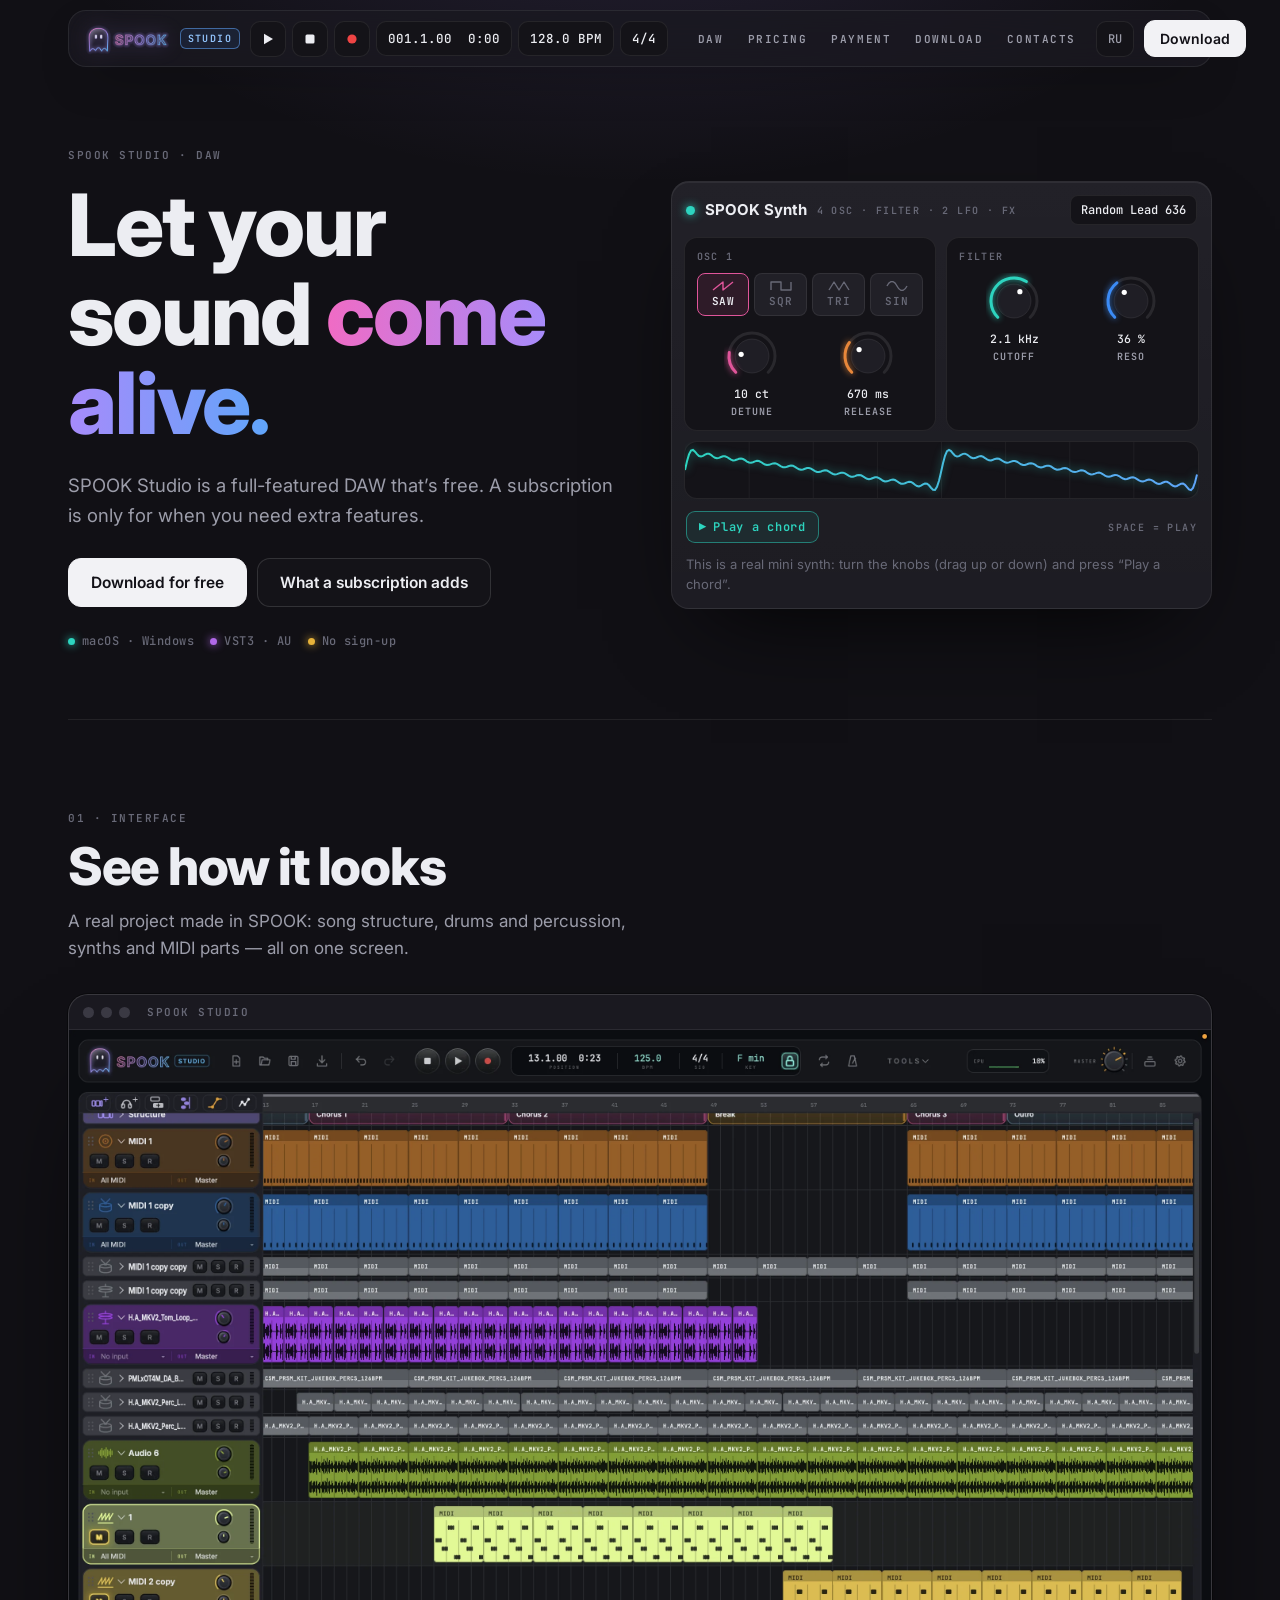
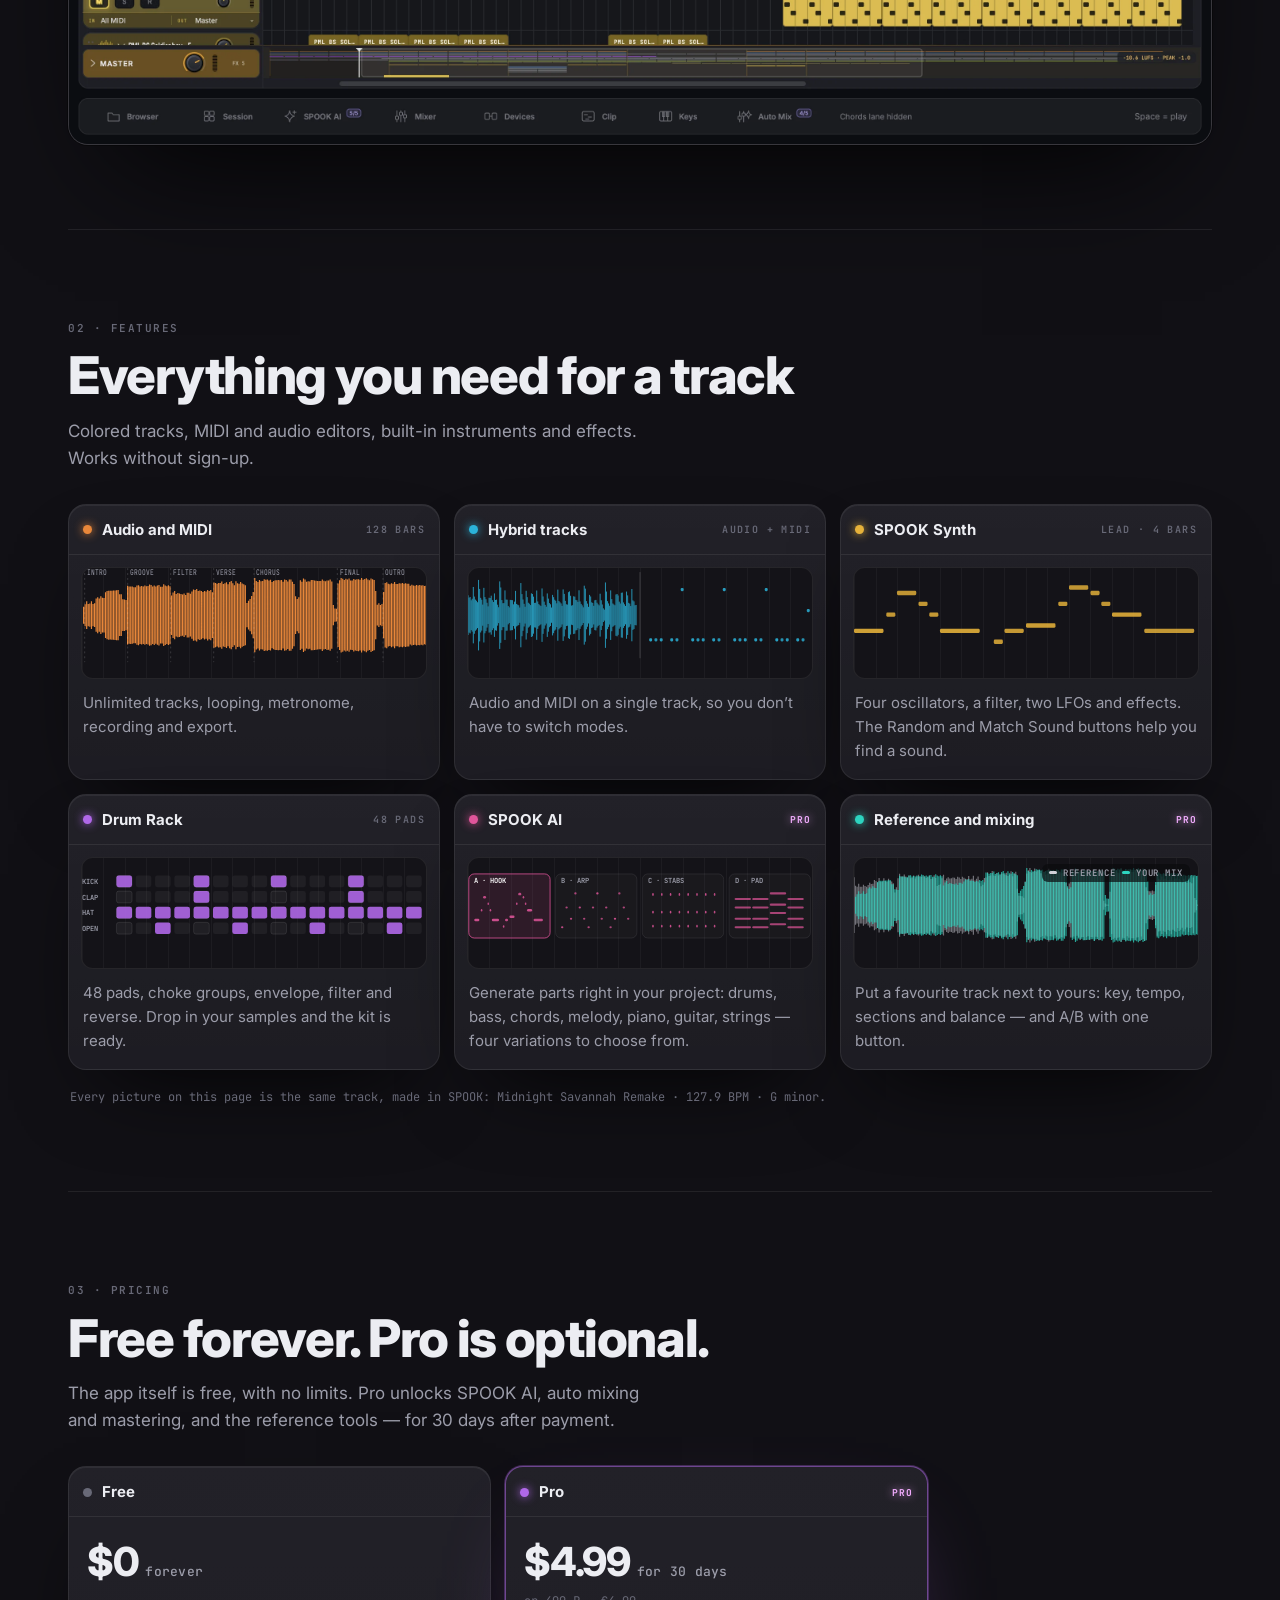
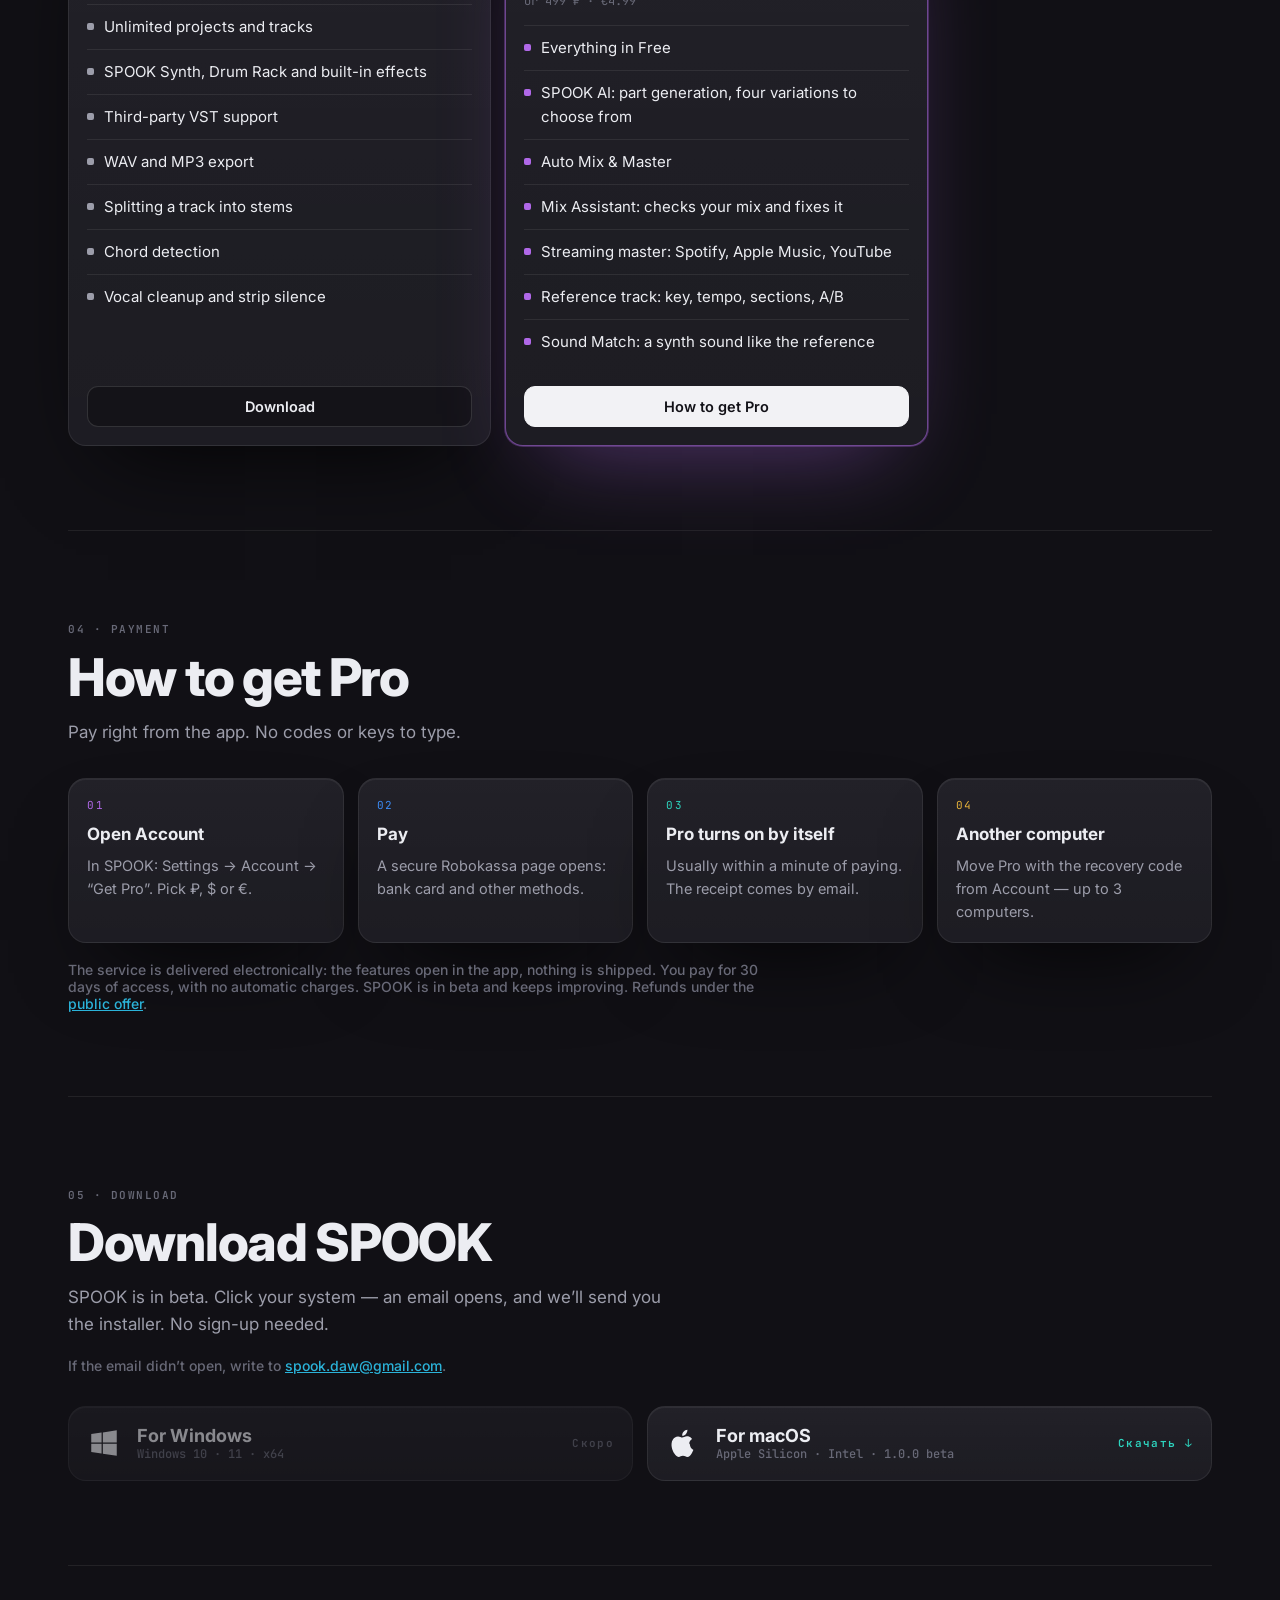
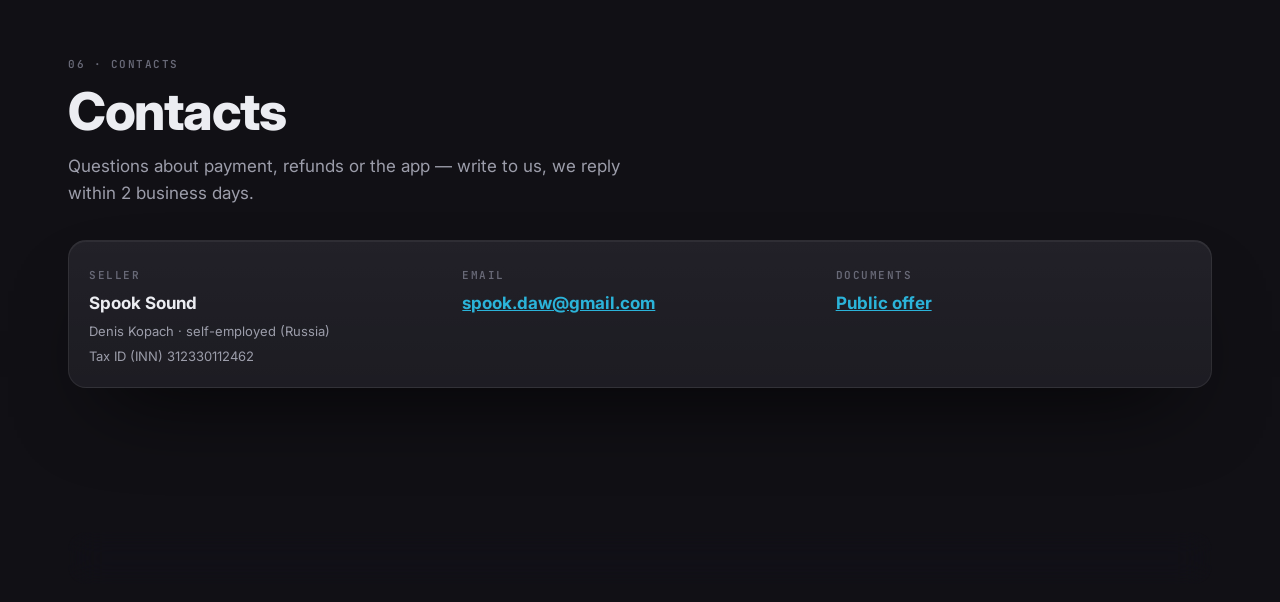
==== index.html @ 5253fe54 "Download: direct macOS dmg link (v1.0.0-beta.24112026)" ====
<!DOCTYPE html>
<html lang="ru">
<head>
<meta charset="utf-8">
<meta name="viewport" content="width=device-width, initial-scale=1, viewport-fit=cover">
<title>SPOOK Studio — бесплатная DAW</title>
<meta name="description" content="SPOOK Studio — бесплатная DAW для Mac и Windows. Гибридные дорожки, свои синтезаторы, Drum Rack и SPOOK AI.">
<link rel="preconnect" href="https://fonts.googleapis.com"><link rel="preconnect" href="https://fonts.gstatic.com" crossorigin>
<link href="https://fonts.googleapis.com/css2?family=Inter:wght@400;500;600;700;800&family=JetBrains+Mono:wght@400;500;600&display=swap" rel="stylesheet">
<style>
:root{
  --bg:#111015;--panel:#1a1920;--panel2:#212027;--well:#141318;--line:rgba(255,255,255,.075);--line2:rgba(255,255,255,.13);
  --ink:#ECEDF2;--mute:#9C9DAA;--dim:#686977;
  --orange:#E8873A;--cyan:#2BB3D9;--amber:#E6B23A;--pink:#E0559A;--violet:#B068E8;--teal:#2DD4BF;--blue:#3B8BF6;--red:#EF4444;
  --logo:linear-gradient(90deg,#F06BC4,#A78BFA 52%,#60A5FA);
  --r:16px;--mono:"JetBrains Mono",ui-monospace,monospace;color-scheme:dark}
*,*::before,*::after{box-sizing:border-box}
html{scroll-behavior:smooth;scroll-padding-top:90px}
body{margin:0;background:var(--bg);color:var(--ink);font:400 16px/1.6 Inter,system-ui,-apple-system,sans-serif;-webkit-font-smoothing:antialiased;
  background-image:radial-gradient(900px 520px at 50% -180px,rgba(167,139,250,.16),transparent 70%)}
a{color:inherit}
h1,h2,h3{margin:0;font-weight:800;letter-spacing:-.025em;line-height:1.04}
.wrap{max-width:1180px;margin:0 auto;padding:0 18px}
.mono{font-family:var(--mono)}
.cap{font:600 11px var(--mono);letter-spacing:.14em;text-transform:uppercase;color:var(--dim)}
.btn,.lang{-webkit-tap-highlight-color:transparent}
:focus-visible{outline:2px solid var(--blue);outline-offset:2px;border-radius:8px}

/* ---------- the app's top bar ---------- */
.top{position:sticky;top:10px;z-index:20;margin-top:10px}
.bar{display:flex;align-items:center;gap:10px;background:rgba(26,25,32,.82);-webkit-backdrop-filter:blur(18px) saturate(150%);backdrop-filter:blur(18px) saturate(150%);
  border:1px solid var(--line);border-radius:18px;padding:9px 10px 9px 14px;box-shadow:0 18px 50px -24px rgba(0,0,0,.8)}
.logo{display:flex;align-items:center;gap:10px;text-decoration:none}
.logo img{height:34px;width:auto;display:block;filter:drop-shadow(0 0 10px rgba(167,139,250,.35))}
.badge{font:600 10px var(--mono);letter-spacing:.14em;color:#93C5FD;border:1px solid rgba(96,165,250,.55);background:rgba(59,139,246,.1);padding:3px 7px;border-radius:6px}
.chip{font:500 12.5px var(--mono);color:var(--ink);background:var(--well);border:1px solid var(--line);border-radius:10px;padding:8px 11px;white-space:nowrap}
.tbtn{width:36px;height:36px;display:grid;place-items:center;background:var(--well);border:1px solid var(--line);border-radius:10px;color:var(--ink);cursor:pointer;flex:none}
.tbtn:hover{border-color:var(--line2)}
.tbtn svg{width:14px;height:14px}
.tbtn.rec{color:var(--red)}
.sp{flex:1}
.nav{display:flex;gap:4px}
.nav a{font:600 11px var(--mono);letter-spacing:.14em;text-transform:uppercase;color:var(--mute);text-decoration:none;padding:9px 10px;border-radius:9px}
.nav a:hover{color:var(--ink);background:var(--well)}
.lang{font:500 12px var(--mono);color:var(--mute);background:var(--well);border:1px solid var(--line);border-radius:10px;padding:9px 11px;cursor:pointer}
.lang:hover{color:var(--ink)}
.btn{display:inline-flex;align-items:center;justify-content:center;gap:8px;font:600 14.5px Inter,sans-serif;text-decoration:none;cursor:pointer;
  background:#F2F2F5;color:#121117!important;border:1px solid #F2F2F5;border-radius:11px;padding:11px 18px;transition:transform .12s,background .12s}
.btn:hover{background:#fff}
.btn:active{transform:translateY(1px)}
.btn.ghost{background:var(--well);color:var(--ink)!important;border-color:var(--line2)}
.btn.ghost:hover{border-color:rgba(255,255,255,.28)}
.btn.big{padding:14px 22px;font-size:15.5px;border-radius:13px}
.bar .btn{padding:9px 15px;font-size:14px}
.transport{display:flex;gap:6px;align-items:center}
@media (max-width:960px){.transport{display:none}}
@media (max-width:720px){.nav{display:none}.bar .btn.ghost{display:none}.logo img{height:28px}}

/* ---------- hero ---------- */
.hero{display:grid;grid-template-columns:1.05fr 1fr;gap:34px;align-items:center;padding:74px 0 70px}
.hero h1{font-size:clamp(44px,7.4vw,86px)}
.hero h1 em{font-style:normal;background:var(--logo);-webkit-background-clip:text;background-clip:text;color:transparent}
.hero p{color:var(--mute);font-size:18.5px;max-width:46ch;margin:22px 0 28px}
.cta{display:flex;gap:10px;flex-wrap:wrap}
.meta{display:flex;gap:16px;flex-wrap:wrap;margin-top:26px}
.meta span{display:flex;align-items:center;gap:7px;font:500 12px var(--mono);color:var(--dim);letter-spacing:.04em}
.meta i{width:7px;height:7px;border-radius:50%;background:var(--teal);box-shadow:0 0 8px var(--teal)}
@media (max-width:900px){.hero{grid-template-columns:1fr;padding-top:50px}}

/* ---------- a device card, as in SPOOK ---------- */
.dev{background:linear-gradient(180deg,rgba(255,255,255,.035),rgba(255,255,255,.012)) var(--panel);border:1px solid var(--line);border-radius:18px;
  box-shadow:inset 0 1px 0 rgba(255,255,255,.06),0 40px 90px -40px rgba(0,0,0,.9);overflow:hidden}
.dev-h{display:flex;align-items:center;gap:10px;padding:13px 14px 12px}
.led{width:9px;height:9px;border-radius:50%;background:var(--c,var(--teal));box-shadow:0 0 10px var(--c,var(--teal));flex:none}
.dev-h b{font-size:15px;font-weight:700}
.dev-h .cap{font-size:10px}
.preset{font:500 12px var(--mono);color:var(--ink);background:var(--well);border:1px solid var(--line);border-radius:8px;padding:6px 10px}
.play{display:inline-flex;align-items:center;gap:7px;font:600 12px var(--mono);letter-spacing:.06em;color:var(--teal);background:rgba(45,212,191,.08);
  border:1px solid rgba(45,212,191,.5);border-radius:9px;padding:7px 12px;cursor:pointer}
.play:hover{background:rgba(45,212,191,.16)}
.play[data-on="1"]{color:#0b1a17;background:var(--teal)}
.dev-b{display:grid;grid-template-columns:1fr 1fr;gap:10px;padding:0 12px 12px}
.sec{background:var(--well);border:1px solid var(--line);border-radius:13px;padding:12px}
.sec .cap{display:block;margin-bottom:10px;font-size:10px}
.waves{display:flex;gap:5px;margin-bottom:12px}
.wv{flex:1;font:600 11px var(--mono);letter-spacing:.06em;color:var(--dim);background:var(--panel2);border:1px solid var(--line);border-radius:8px;padding:7px 0;cursor:pointer}
.wv svg{display:block;margin:0 auto 3px;width:22px;height:10px}
.wv[aria-pressed=true]{color:var(--ink);border-color:var(--pink);background:rgba(224,85,154,.12)}
.wv[aria-pressed=true] svg{stroke:var(--pink)}
.knobs{display:grid;grid-template-columns:repeat(2,1fr);gap:6px;text-align:center}
.kn label{display:block;font:600 10px var(--mono);letter-spacing:.1em;color:var(--mute);margin-top:4px}
.knob{width:56px;height:56px;margin:0 auto;cursor:ns-resize;touch-action:none;display:block}
.val{display:block;font:500 11.5px var(--mono);color:var(--ink);margin-top:2px}
.scope{grid-column:1/-1;height:58px;padding:0}
.scope canvas{display:block;width:100%;height:100%}
.hero .hint{color:var(--dim);font-size:13px;line-height:1.5;margin:0;padding:0 14px 14px;max-width:none}
@media (max-width:520px){.dev-b{grid-template-columns:1fr}}

/* ---------- sections ---------- */
section{padding:84px 0;border-top:1px solid var(--line)}
.sh{display:flex;align-items:flex-end;justify-content:space-between;gap:20px;flex-wrap:wrap;margin-bottom:32px}
section h2{font-size:clamp(32px,4.8vw,52px);margin-top:10px}
.lead{color:var(--mute);max-width:54ch;margin:14px 0 0;font-size:17px}

/* the window frame around the screenshot */
.win{border:1px solid var(--line2);border-radius:20px;overflow:hidden;background:var(--panel);box-shadow:0 60px 120px -50px rgba(0,0,0,.95),0 0 0 1px rgba(0,0,0,.4)}
.win-h{display:flex;align-items:center;gap:7px;padding:10px 14px;border-bottom:1px solid var(--line)}
.win-h i{width:11px;height:11px;border-radius:50%;background:#3a3943}
.win-h .cap{margin-left:10px}
.win img{display:block;width:100%;height:auto}

/* ---------- the features: real fragments of one project ---------- */
.feats{display:grid;grid-template-columns:repeat(auto-fit,minmax(320px,1fr));gap:14px}
.feat{display:flex;flex-direction:column}
.feat .dev-h{border-bottom:1px solid var(--line)}
.viz{position:relative;margin:12px 12px 0;height:112px;border-radius:12px;overflow:hidden;background:var(--well);border:1px solid var(--line)}
.viz::before{content:"";position:absolute;inset:0;background:repeating-linear-gradient(90deg,rgba(255,255,255,.04) 0 1px,transparent 1px 6.25%)}
.viz svg{position:absolute;inset:8px 0;width:100%;height:calc(100% - 16px);overflow:visible}
.legend{position:absolute;right:8px;top:6px;display:flex;align-items:center;gap:6px;font:600 9px var(--mono);letter-spacing:.1em;color:var(--mute);background:rgba(10,10,14,.7);padding:3px 7px;border-radius:6px}
.legend i{width:8px;height:3px;border-radius:2px;background:#cfd0d8;display:inline-block}
.feat p{margin:0;padding:12px 14px 16px;color:var(--mute);font-size:15px}
.src{color:var(--dim);font-size:12px;margin:18px 2px 0}
.pro{font:700 9.5px var(--mono);letter-spacing:.12em;color:#F0ABFC;text-shadow:0 0 8px rgba(240,171,252,.8)}

/* ---------- pricing ---------- */
.bill{display:inline-flex;gap:3px;background:var(--well);border:1px solid var(--line);border-radius:12px;padding:3px}
.bill button{font:600 11px var(--mono);letter-spacing:.1em;text-transform:uppercase;color:var(--mute);background:transparent;border:0;border-radius:9px;padding:9px 14px;cursor:pointer}
.bill button[aria-pressed=true]{background:var(--panel2);color:var(--ink);box-shadow:inset 0 0 0 1px var(--line2)}
.bill em{font-style:normal;color:var(--teal);margin-left:6px}
.plans{display:grid;grid-template-columns:repeat(auto-fit,minmax(300px,1fr));gap:14px;max-width:860px}
.plan{display:flex;flex-direction:column}
.plan .dev-h{border-bottom:1px solid var(--line)}
.plan .in{padding:18px;display:flex;flex-direction:column;flex:1}
.price{font:800 40px Inter,sans-serif;letter-spacing:-.03em;margin:2px 0 4px}
.price span{font:500 13px var(--mono);letter-spacing:.02em;color:var(--mute)}
.price b{font:inherit}
.note{display:block;font:500 12px var(--mono);color:var(--dim);margin:0 0 6px}
.plan ul{list-style:none;padding:0;margin:14px 0 22px;flex:1}
.plan li{display:flex;gap:10px;padding:10px 0;border-top:1px solid var(--line);font-size:15px}
.plan li::before{content:"";flex:none;width:7px;height:7px;margin-top:8px;border-radius:2px;background:var(--c,var(--dim))}
.plan.hot{border-color:color-mix(in srgb,var(--violet) 55%,transparent);box-shadow:0 0 0 1px color-mix(in srgb,var(--violet) 30%,transparent),0 40px 90px -40px rgba(176,104,232,.45)}
.plan .btn{width:100%}
#plans[data-bill=m] .py,#plans[data-bill=y] .pm{display:none}

/* ---------- download ---------- */
.dl{display:grid;grid-template-columns:repeat(auto-fit,minmax(260px,1fr));gap:14px}
.os{display:flex;align-items:center;gap:16px;padding:18px;text-decoration:none}
.os:hover{border-color:var(--line2)}
.os.soon{opacity:.55;cursor:not-allowed;pointer-events:none}.os.soon .go{color:var(--dim)}
.os svg{width:34px;height:34px;flex:none}
.os .t b{display:block;font:700 18px Inter,sans-serif;color:var(--ink)}
.os .t small{display:block;font:500 12px var(--mono);color:var(--dim)}
.os .go{margin-left:auto;font:600 11px var(--mono);letter-spacing:.12em;color:var(--teal)}

/* ---------- the bottom bar ---------- */
footer{margin:60px 0 18px}
footer .bar{gap:4px;flex-wrap:wrap}
footer a{font:600 11px var(--mono);letter-spacing:.12em;text-transform:uppercase;color:var(--mute);text-decoration:none;padding:9px 12px;border-radius:9px}
footer a:hover{color:var(--ink);background:var(--well)}
footer .st{font:500 12px var(--mono);color:var(--dim);padding:0 8px}
@media (max-width:640px){footer .st.k{display:none}}

/* ---------- dialogs: SPOOK's glass panels ---------- */
dialog{border:1px solid var(--line2);border-radius:20px;background:rgba(26,25,32,.9);-webkit-backdrop-filter:blur(24px) saturate(150%);backdrop-filter:blur(24px) saturate(150%);
  color:var(--ink);padding:0;width:min(430px,calc(100% - 28px));box-shadow:0 50px 120px -30px rgba(0,0,0,.9)}
dialog::backdrop{background:rgba(6,6,9,.6);-webkit-backdrop-filter:blur(5px);backdrop-filter:blur(5px)}
dialog .in{padding:22px;position:relative}
dialog h3{font-size:27px;margin:20px 0 8px}
dialog .sub{color:var(--mute);margin:0 0 18px;font-size:15px}
dialog .x{position:absolute;top:14px;right:14px;width:32px;height:32px;border-radius:9px;border:1px solid var(--line);background:var(--well);color:var(--mute);font-size:18px;line-height:1;cursor:pointer}
dialog .x:hover{color:var(--ink)}
dialog label{display:block;font:600 10.5px var(--mono);letter-spacing:.12em;text-transform:uppercase;color:var(--mute);margin-bottom:14px}
dialog input:not([type=checkbox]){display:block;width:100%;margin-top:7px;padding:12px 13px;font:400 15.5px Inter,sans-serif;color:var(--ink);background:var(--well);border:1px solid var(--line2);border-radius:11px}
dialog input:focus{outline:none;border-color:var(--blue);box-shadow:0 0 0 3px rgba(59,139,246,.2)}
dialog label.chk{display:flex;gap:10px;align-items:center;font:400 14.5px Inter,sans-serif;letter-spacing:0;text-transform:none;color:var(--ink)}
dialog label.chk input{accent-color:var(--blue);width:16px;height:16px}
dialog .btn{width:100%;margin-top:4px;padding:13px}
dialog .err{color:#FF8A7A;font-size:14px;min-height:20px;margin:0 0 6px}
dialog .ok{color:var(--teal);font-size:14px;min-height:20px;margin:0 0 6px}
dialog .fine{color:var(--dim);font:500 11px var(--mono);margin:16px 0 0;text-align:center}
dialog[data-mode=reg] .log-only,dialog[data-mode=log] .reg-only{display:none}
dialog .bill{display:flex}dialog .bill button{flex:1}
dialog#cab{width:min(620px,calc(100% - 28px))}
.who{display:flex;align-items:center;gap:12px;margin:2px 44px 4px 0}
.av{width:46px;height:46px;border-radius:50%;flex:none;display:grid;place-items:center;font:800 19px Inter,sans-serif;color:#fff;background:var(--logo)}
.wn{flex:1;min-width:0;display:flex;flex-direction:column}.wn b{font-size:17px;overflow:hidden;text-overflow:ellipsis;white-space:nowrap}.wn span{color:var(--mute);font-size:13.5px;overflow:hidden;text-overflow:ellipsis;white-space:nowrap}
.pane{display:none;margin-top:16px}
dialog[data-ct=ov] [data-p=ov],dialog[data-ct=dl] [data-p=dl],dialog[data-ct=set] [data-p=set]{display:block}
.card{background:var(--well);border:1px solid var(--line);border-radius:14px;padding:16px}
.card .big{font:800 32px Inter,sans-serif;margin:4px 0 6px}
.dlr{display:grid;grid-template-columns:1fr 1fr;gap:10px}
#cab .bill{margin-top:16px}
#auth .bill{margin-right:44px}
[hidden]{display:none!important}
.plan .alt{margin:2px 0 0;color:var(--dim);font-size:12px}
.steps{display:grid;grid-template-columns:repeat(auto-fit,minmax(200px,1fr));gap:14px}
.step{padding:18px;display:flex;flex-direction:column;gap:6px}
.step .n{font-size:11px;letter-spacing:.14em;color:var(--c)}
.step b{font-size:17px}
.step p{margin:0;color:var(--mute);font-size:14.5px}
.note{font-family:Inter,system-ui,sans-serif;color:var(--dim);font-size:14px;max-width:80ch;margin:18px 0 0}
.note a,.contact a{color:var(--cyan)}
.contact{display:grid;grid-template-columns:repeat(auto-fit,minmax(220px,1fr));gap:18px;padding:20px}
.contact b{display:block;font-size:17px;margin-top:4px}
.contact .req{display:block;color:var(--mute);font-size:13px;margin-top:4px}
section{scroll-margin-top:90px}
</style>
</head>
<body>
<div class="wrap">

<div class="top"><div class="bar">
  <a class="logo" href="#" aria-label="SPOOK Studio"><img src="[data-uri]" alt="SPOOK" width="112" height="44"><span class="badge">STUDIO</span></a>
  <div class="transport" aria-hidden="true">
    <button class="tbtn" id="tplay" type="button" tabindex="-1" title="Play"><svg viewBox="0 0 14 14"><path d="M3 1.8v10.4L12 7z" fill="currentColor"/></svg></button>
    <span class="tbtn"><svg viewBox="0 0 14 14"><rect x="2.5" y="2.5" width="9" height="9" rx="1.5" fill="currentColor"/></svg></span>
    <span class="tbtn rec"><svg viewBox="0 0 14 14"><circle cx="7" cy="7" r="4.6" fill="currentColor"/></svg></span>
    <span class="chip" id="clock">001.1.00&nbsp;&nbsp;0:00</span><span class="chip">128.0 BPM</span><span class="chip">4/4</span>
  </div>
  <span class="sp"></span>
  <nav class="nav"><a href="#daw">DAW</a><a href="#pro">Подписка</a><a href="#pay">Оплата</a><a href="#download">Скачать</a><a href="#contacts">Контакты</a></nav>
  <button class="lang" id="lang" type="button" aria-label="Language">EN</button>
  <a class="btn" href="#download">Скачать</a>
</div></div>

<header class="hero">
  <div>
    <span class="cap">SPOOK STUDIO · DAW</span>
    <h1 style="margin-top:14px">Пусть звук <em>оживёт.</em></h1>
    <p>SPOOK Studio — полноценная DAW, которая бесплатна. Подписка нужна, только если вам понадобятся дополнительные функции.</p>
    <div class="cta"><a class="btn big" href="#download">Скачать бесплатно</a><a class="btn ghost big" href="#pro">Что даёт подписка</a></div>
    <div class="meta"><span><i></i>macOS · Windows</span><span><i style="background:var(--violet);box-shadow:0 0 8px var(--violet)"></i>VST3 · AU</span><span><i style="background:var(--amber);box-shadow:0 0 8px var(--amber)"></i>Без регистрации</span></div>
  </div>

  <div class="dev" style="--c:var(--teal)">
    <div class="dev-h"><span class="led"></span><b>SPOOK Synth</b><span class="cap">4 OSC · FILTER · 2 LFO · FX</span><span class="sp"></span><span class="preset">Random Lead 636</span></div>
    <div class="dev-b">
      <div class="sec"><span class="cap">OSC 1</span><div class="waves" id="waves"></div><div class="knobs" id="k1"></div></div>
      <div class="sec"><span class="cap">FILTER</span><div class="knobs" id="k2" style="margin-top:4px"></div></div>
      <div class="sec scope"><canvas id="scope" aria-hidden="true"></canvas></div>
    </div>
    <div class="dev-h" style="padding-top:0"><button class="play" id="play" type="button"><span>▶</span> <span>Сыграть аккорд</span></button><span class="sp"></span><span class="cap">SPACE = PLAY</span></div>
    <p class="hint">Это настоящий мини-синт: покрутите ручки (потяните вверх или вниз) и нажмите «Сыграть аккорд».</p>
  </div>
</header>

<section id="preview">
  <div class="sh"><div><span class="cap">01 · ИНТЕРФЕЙС</span><h2>Посмотрите, как это выглядит</h2>
  <p class="lead">Настоящий проект, собранный в SPOOK: структура трека, барабаны и перкуссия, синтезаторы и MIDI-партии — всё на одном экране.</p></div></div>
  <div class="win"><div class="win-h"><i></i><i></i><i></i><span class="cap">SPOOK STUDIO</span></div>
  <img src="[data-uri]" alt="Интерфейс SPOOK Studio с готовым проектом" width="2880" height="1800" loading="lazy"></div>
</section>

<section id="daw">
  <div class="sh"><div><span class="cap">02 · ВОЗМОЖНОСТИ</span><h2>Всё нужное для трека</h2>
  <p class="lead">Цветные дорожки, редактор MIDI и аудио, встроенные инструменты и эффекты. Работает без регистрации.</p></div></div>

  <div class="feats" id="feats">
    <article class="dev feat" style="--c:var(--orange)"><div class="dev-h"><span class="led"></span><b>Аудио и MIDI</b><span class="sp"></span><span class="cap">128 BARS</span></div>
      <div class="viz"><svg data-viz="song" viewBox="0 0 440 96" preserveAspectRatio="none"></svg></div>
      <p>Безлимитное число дорожек, петли, метроном, запись и экспорт.</p></article>
    <article class="dev feat" style="--c:var(--cyan)"><div class="dev-h"><span class="led"></span><b>Гибридные дорожки</b><span class="sp"></span><span class="cap">AUDIO + MIDI</span></div>
      <div class="viz"><svg data-viz="hybrid" viewBox="0 0 440 96" preserveAspectRatio="none"></svg></div>
      <p>Аудио и MIDI на одной дорожке, чтобы не переключаться между режимами.</p></article>
    <article class="dev feat" style="--c:var(--amber)"><div class="dev-h"><span class="led"></span><b>SPOOK Synth</b><span class="sp"></span><span class="cap">LEAD · 4 BARS</span></div>
      <div class="viz"><svg data-viz="lead" viewBox="0 0 440 96" preserveAspectRatio="none"></svg></div>
      <p>Четыре осциллятора, фильтр, два LFO и эффекты. Кнопки Random и Match Sound помогут найти звук.</p></article>
    <article class="dev feat" style="--c:var(--violet)"><div class="dev-h"><span class="led"></span><b>Drum Rack</b><span class="sp"></span><span class="cap">48 PADS</span></div>
      <div class="viz"><svg data-viz="drums" viewBox="0 0 440 96"></svg></div>
      <p>48 пэдов, чок-группы, огибающая, фильтр и реверс. Перетащите свои семплы — и кит готов.</p></article>
    <article class="dev feat" style="--c:var(--pink)"><div class="dev-h"><span class="led"></span><b>SPOOK AI</b><span class="sp"></span><span class="pro">PRO</span></div>
      <div class="viz"><svg data-viz="ai" viewBox="0 0 440 96"></svg></div>
      <p>Генерация партий прямо в проекте: барабаны, бас, аккорды, мелодия, пиано, гитара, струнные — четыре варианта на выбор.</p></article>
    <article class="dev feat" style="--c:var(--teal)"><div class="dev-h"><span class="led"></span><b>Референс и сведение</b><span class="sp"></span><span class="pro">PRO</span></div>
      <div class="viz"><svg data-viz="ref" viewBox="0 0 440 96" preserveAspectRatio="none"></svg><span class="legend"><i></i>REFERENCE <i style="background:var(--teal)"></i>YOUR MIX</span></div>
      <p>Положите любимый трек рядом со своим: тональность, темп, части и баланс — и сравнение одной кнопкой.</p></article>
  </div>
  <p class="src mono">Все картинки на этой странице — один и тот же трек, собранный в SPOOK: Midnight Savannah Remake · 127.9 BPM · G minor.</p>
</section>

<section id="pro">
  <div class="sh"><div><span class="cap">03 · ПОДПИСКА</span><h2>Бесплатно навсегда. Pro — по желанию.</h2>
  <p class="lead">Сама программа бесплатна без ограничений. Pro открывает SPOOK AI, авто-сведение и мастеринг, работу с референсом — на 30 дней после оплаты.</p></div></div>

  <div class="plans" id="plans">
    <div class="dev plan" style="--c:var(--dim)"><div class="dev-h"><span class="led" style="background:var(--dim);box-shadow:none"></span><b>Free</b></div>
      <div class="in"><div class="price">0 ₽ <span>навсегда</span></div>
      <ul style="--c:var(--mute)"><li>Безлимитные проекты и дорожки</li><li>SPOOK Synth, Drum Rack и встроенные эффекты</li><li>Поддержка сторонних VST</li><li>Экспорт в WAV и MP3</li><li>Разделение трека на стемы</li><li>Распознавание аккордов</li><li>Чистка вокала и вырезание тишины</li></ul>
      <a class="btn ghost" href="#download">Скачать</a></div></div>

    <div class="dev plan hot" style="--c:var(--violet)"><div class="dev-h"><span class="led"></span><b>Pro</b><span class="sp"></span><span class="pro">PRO</span></div>
      <div class="in"><div class="price">499 ₽ <span>за 30 дней</span></div>
      <p class="alt mono">или $4.99 · €4.99</p>
      <ul><li>Всё из Free</li><li>SPOOK AI: генерация партий, четыре варианта на выбор</li><li>Auto Mix &amp; Master</li><li>Mix Assistant: проверка сведения и исправления</li><li>Мастер для стриминга: Spotify, Apple Music, YouTube</li><li>Референс-трек: тональность, темп, части, A/B</li><li>Sound Match: звук синта как в референсе</li></ul>
      <a class="btn" href="#pay">Как оформить Pro</a></div></div>
  </div>
</section>

<section id="pay">
  <div class="sh"><div><span class="cap">04 · ОПЛАТА</span><h2>Как оформить Pro</h2>
  <p class="lead">Оплата — прямо из программы. Вводить коды и ключи не нужно.</p></div></div>
  <div class="steps">
    <div class="dev step" style="--c:var(--violet)"><span class="n mono">01</span><b>Откройте Account</b><p>В SPOOK: Настройки → Account → «Get Pro». Выберите валюту: ₽, $ или €.</p></div>
    <div class="dev step" style="--c:var(--blue)"><span class="n mono">02</span><b>Оплатите</b><p>Откроется защищённая страница Robokassa: банковская карта, СБП и другие способы.</p></div>
    <div class="dev step" style="--c:var(--teal)"><span class="n mono">03</span><b>Pro включится сам</b><p>Обычно в течение минуты после оплаты. Чек придёт на почту.</p></div>
    <div class="dev step" style="--c:var(--amber)"><span class="n mono">04</span><b>Другой компьютер</b><p>Перенесите Pro кодом восстановления из Account — до 3 компьютеров.</p></div>
  </div>
  <p class="note">Услуга оказывается в электронном виде: доступ к функциям открывается в программе, физическая доставка не требуется. Оплата за 30 дней доступа, автоматических списаний нет. SPOOK в бета-версии и постоянно улучшается. Возврат — по условиям <a href="offer.html#refund">оферты</a>.</p>
</section>

<section id="download">
  <div class="sh"><div><span class="cap">05 · СКАЧАТЬ</span><h2>Скачайте SPOOK</h2>
  <p class="lead">SPOOK сейчас в бета-тесте. Нажмите на вашу систему — начнётся загрузка установщика. Регистрация не нужна.</p>
  <p class="note">Если письмо не открылось, напишите на <a href="mailto:spook.daw@gmail.com">spook.daw@gmail.com</a>.</p></div></div>
  <div class="dl">
    <div class="dev os soon">
      <svg viewBox="0 0 24 24" fill="#ECEDF2"><path d="M3 5.6 10.3 4.6v7H3zm0 12.8 7.3 1v-6.9H3zm8.2 1.1L21 21v-8.5h-9.8zm0-15V11.6H21V3z"/></svg>
      <span class="t"><b>Для Windows</b><small>Windows 10 · 11 · x64</small></span>
      <span class="go soon">Скоро</span>
    </div>
    <a class="dev os" href="https://github.com/SPOOK-studio/downloads/releases/download/v1.0.0-beta.24112026/SPOOK-1.0.0-beta.24112026-Mac.dmg"><svg viewBox="0 0 24 24" fill="#ECEDF2"><path d="M16.4 12.6c0-2.3 1.9-3.4 2-3.5-1.1-1.6-2.8-1.8-3.4-1.8-1.4-.1-2.8.9-3.5.9s-1.8-.8-3-.8C7 7.4 5.5 8.3 4.7 9.8c-1.7 2.9-.4 7.2 1.2 9.6.8 1.2 1.7 2.4 3 2.4 1.2 0 1.6-.8 3.1-.8s1.8.8 3.1.8c1.3 0 2.1-1.2 2.9-2.3.9-1.3 1.3-2.6 1.3-2.7 0 0-2.5-1-2.5-4.2zM14.1 5.6c.6-.8 1.1-1.9 1-3-.9 0-2.1.6-2.7 1.4-.6.7-1.1 1.8-1 2.9 1 .1 2.1-.5 2.7-1.3z"/></svg><span class="t"><b>Для macOS</b><small>Apple Silicon · Intel · 1.0.0 beta</small></span><span class="go">Скачать ↓</span></a>
  </div>
</section>

<section id="contacts">
  <div class="sh"><div><span class="cap">06 · КОНТАКТЫ</span><h2>Контакты</h2>
  <p class="lead">Вопросы об оплате, возврате и работе программы — пишите, отвечаем в течение 2 рабочих дней.</p></div></div>
  <div class="dev contact" style="--c:var(--pink)">
    <div><span class="cap">ПРОДАВЕЦ</span><b>Spook Sound</b><small class="req">Копач Денис Юрьевич · самозанятый</small><small class="req">ИНН 312330112462</small></div>
    <div><span class="cap">ПОЧТА</span><b><a href="mailto:spook.daw@gmail.com">spook.daw@gmail.com</a></b></div>
    <div><span class="cap">ДОКУМЕНТЫ</span><b><a href="offer.html">Публичная оферта</a></b></div>
  </div>
</section>

<footer><div class="bar">
  <a href="mailto:spook.daw@gmail.com">Поддержка</a><a href="offer.html">Оферта</a><a href="offer.html#privacy">Персональные данные</a><a href="#contacts">Контакты</a>
  <span class="sp"></span><span class="st k">Space = play</span><span class="st">© 2026 Spook Sound</span>
</div></footer>
</div>

<script>
/* ---------- the mini synth ---------- */
(function(){
var S={cut:.62,res:.36,det:.2,rel:.3,wave:"sawtooth"};
var SVGNS="http://www.w3.org/2000/svg";
function arc(cx,cy,r,a0,a1){var p=function(a){a=(a-90)*Math.PI/180;return [cx+r*Math.cos(a),cy+r*Math.sin(a)]};var s=p(a0),e=p(a1);return "M"+s[0]+" "+s[1]+"A"+r+" "+r+" 0 "+((a1-a0)>180?1:0)+" 1 "+e[0]+" "+e[1]}
function knob(host,key,label,color,fmt){
  var w=document.createElement("div");w.className="kn";
  var k=document.createElementNS(SVGNS,"svg");k.setAttribute("viewBox","0 0 56 56");k.setAttribute("class","knob");k.setAttribute("tabindex","0");
  k.setAttribute("role","slider");k.setAttribute("aria-label",label);k.setAttribute("aria-valuemin","0");k.setAttribute("aria-valuemax","100");
  k.innerHTML='<circle cx="28" cy="28" r="17" fill="#1f1e25" stroke="rgba(255,255,255,.08)"/><path class="tr" fill="none" stroke="rgba(255,255,255,.09)" stroke-width="3" stroke-linecap="round"/><path class="vl" fill="none" stroke-width="3" stroke-linecap="round"/><circle class="dot" r="2.6" fill="#fff"/>';
  k.querySelector(".tr").setAttribute("d",arc(28,28,23,-135,135));
  var vl=k.querySelector(".vl"),dot=k.querySelector(".dot");vl.setAttribute("stroke",color);vl.style.filter="drop-shadow(0 0 3px "+color+")";
  var v=document.createElement("span");v.className="val";
  var l=document.createElement("label");l.textContent=label;
  function set(x){x=Math.max(0,Math.min(1,x));S[key]=x;var a=-135+x*270;vl.setAttribute("d",x>0.003?arc(28,28,23,-135,a):"");
    var r=(a-90)*Math.PI/180;dot.setAttribute("cx",28+11*Math.cos(r));dot.setAttribute("cy",28+11*Math.sin(r));
    k.setAttribute("aria-valuenow",Math.round(x*100));v.textContent=fmt(x);draw()}
  var y0=null,v0;
  k.addEventListener("pointerdown",function(e){y0=e.clientY;v0=S[key];k.setPointerCapture(e.pointerId)});
  k.addEventListener("pointermove",function(e){if(y0==null)return;set(v0+(y0-e.clientY)/140)});
  k.addEventListener("pointerup",function(){y0=null});
  k.addEventListener("keydown",function(e){if(e.key==="ArrowUp"||e.key==="ArrowRight"){set(S[key]+.04);e.preventDefault()}if(e.key==="ArrowDown"||e.key==="ArrowLeft"){set(S[key]-.04);e.preventDefault()}});
  w.appendChild(k);w.appendChild(v);w.appendChild(l);host.appendChild(w);set(S[key]);
}
var hz=function(x){return 80*Math.pow(2,x*7.6)};
/* the scope: one cycle of the wave through the filter, drawn like the app's displays */
var cv=document.getElementById("scope"),cx=cv.getContext("2d");
function draw(){
  if(!cx)return;var r=window.devicePixelRatio||1,W=cv.clientWidth,H=cv.clientHeight;if(!W)return;
  cv.width=W*r;cv.height=H*r;cx.setTransform(r,0,0,r,0,0);cx.clearRect(0,0,W,H);
  cx.strokeStyle="rgba(255,255,255,.05)";cx.lineWidth=1;for(var i=1;i<8;i++){cx.beginPath();cx.moveTo(W*i/8,0);cx.lineTo(W*i/8,H);cx.stroke()}
  var harm=Math.max(1,Math.round(1+S.cut*22)),q=1+S.res*4,pts=[];
  for(var x=0;x<=W;x+=2){var t=x/W*2*Math.PI*2,y=0,h;
    for(h=1;h<=harm;h++){var amp,ph=0;
      if(S.wave==="sine"){amp=h===1?1:0}else if(S.wave==="square"){amp=h%2?1/h:0}else if(S.wave==="triangle"){amp=h%2?1/(h*h)*(((h-1)/2)%2?-1:1):0}else amp=1/h;
      if(h===harm)amp*=q;y+=amp*Math.sin(h*t+ph)}
    pts.push([x,y])}
  var m=0;pts.forEach(function(p){m=Math.max(m,Math.abs(p[1]))});m=m||1;
  var g=cx.createLinearGradient(0,0,W,0);g.addColorStop(0,"#2DD4BF");g.addColorStop(1,"#60A5FA");
  cx.strokeStyle=g;cx.lineWidth=2;cx.shadowColor="rgba(45,212,191,.6)";cx.shadowBlur=8;cx.beginPath();
  pts.forEach(function(p,i){var y=H/2-p[1]/m*(H*.36);i?cx.lineTo(p[0],y):cx.moveTo(p[0],y)});cx.stroke();cx.shadowBlur=0;
}
window.addEventListener("resize",draw);
var WAVES={sawtooth:"M1 9 L11 1 L11 9 L21 1",square:"M1 9 V1 H11 V9 H21 V1",triangle:"M1 9 L6 1 L11 9 L16 1 L21 9",sine:"M1 5 C4 -1 8 -1 11 5 S18 11 21 5"};
knob(document.getElementById("k1"),"det","DETUNE","#E0559A",function(x){return Math.round(x*50)+" ct"});
knob(document.getElementById("k1"),"rel","RELEASE","#E8873A",function(x){return Math.round(100+x*1900)+" ms"});
knob(document.getElementById("k2"),"cut","CUTOFF","#2DD4BF",function(x){var f=hz(x);return f>=1000?(f/1000).toFixed(1)+" kHz":Math.round(f)+" Hz"});
knob(document.getElementById("k2"),"res","RESO","#3B8BF6",function(x){return Math.round(x*100)+" %"});
var wh=document.getElementById("waves");
[["sawtooth","SAW"],["square","SQR"],["triangle","TRI"],["sine","SIN"]].forEach(function(w){
  var b=document.createElement("button");b.type="button";b.className="wv";
  b.innerHTML='<svg viewBox="0 0 22 10" fill="none" stroke="#686977" stroke-width="1.4" stroke-linejoin="round"><path d="'+WAVES[w[0]]+'"/></svg>'+w[1];
  b.setAttribute("aria-pressed",w[0]===S.wave);
  b.onclick=function(){S.wave=w[0];[].forEach.call(wh.children,function(c){c.setAttribute("aria-pressed","false")});b.setAttribute("aria-pressed","true");draw()};
  wh.appendChild(b);
});
draw();
var ctx,pb=document.getElementById("play");
function chord(){
  try{
    ctx=ctx||new (window.AudioContext||window.webkitAudioContext)();
    if(ctx.state==="suspended")ctx.resume();
    var t=ctx.currentTime,rel=.1+S.rel*1.9;
    var f=ctx.createBiquadFilter();f.type="lowpass";f.frequency.value=hz(S.cut);f.Q.value=.5+S.res*14;
    var g=ctx.createGain();g.gain.setValueAtTime(0,t);g.gain.linearRampToValueAtTime(.16,t+.01);
    g.gain.setValueAtTime(.16,t+.5);g.gain.exponentialRampToValueAtTime(.001,t+.5+rel);
    f.connect(g);g.connect(ctx.destination);
    [220,261.63,329.63,440].forEach(function(n){[-1,1].forEach(function(s){
      var o=ctx.createOscillator();o.type=S.wave;o.frequency.value=n;o.detune.value=s*S.det*50;
      o.connect(f);o.start(t);o.stop(t+.6+rel);
    })});
    pb.setAttribute("data-on","1");clearTimeout(pb._t);pb._t=setTimeout(function(){pb.removeAttribute("data-on")},600+rel*1000);
  }catch(e){}
}
pb.onclick=chord;
document.getElementById("tplay").onclick=chord;
document.addEventListener("keydown",function(e){
  if(e.code!=="Space"||e.repeat)return;var t=e.target,n=t&&t.tagName;
  if(n==="INPUT"||n==="TEXTAREA"||n==="BUTTON"||n==="A"||(t&&t.isContentEditable)||document.querySelector("dialog[open]"))return;
  e.preventDefault();chord();
});
})();

/* ---------- the feature pictures: real notes and levels of one project (Midnight Savannah Remake) ---------- */
(function(){
var D={"lead":[[74,0.0,1.425,102],[77,1.5,0.475,87],[81,2.0,0.95,85],[79,3.0,0.475,86],[77,3.5,0.475,90],[74,4.0,1.9,101],[72,6.5,0.475,90],[74,7.0,0.95,90],[75,8.0,1.425,97],[79,9.5,0.475,87],[82,10.0,0.95,85],[81,11.0,0.475,88],[79,11.5,0.475,85],[77,12.0,1.425,99],[74,13.5,2.375,87]],"bass":[[38,0.25,0.2,101],[38,0.5,0.2,79],[38,0.75,0.2,89],[38,1.25,0.2,97],[38,1.5,0.2,85],[50,1.75,0.2,90],[38,2.25,0.2,104],[38,2.5,0.2,84],[38,2.75,0.2,88],[38,3.25,0.2,98],[38,3.5,0.2,81],[50,3.75,0.2,96],[38,4.25,0.2,98],[38,4.5,0.2,86],[38,4.75,0.2,96],[38,5.25,0.2,97],[38,5.5,0.2,86],[50,5.75,0.2,93],[38,6.25,0.2,103],[38,6.5,0.2,79],[38,6.75,0.2,93],[38,7.25,0.2,99],[38,7.5,0.2,81],[45,7.75,0.2,89]],"arp":[[62,0.0,0.2,88],[69,0.25,0.2,66],[65,0.5,0.2,77],[74,0.75,0.2,66],[69,1.0,0.2,88],[65,1.25,0.2,65],[62,1.5,0.2,70],[69,1.75,0.2,66],[74,2.0,0.2,94],[65,2.25,0.2,61],[69,2.5,0.2,72],[62,2.75,0.2,65],[65,3.0,0.2,94],[74,3.25,0.2,59],[69,3.5,0.2,70],[65,3.75,0.2,62]],"pad":[[50,0,4.0,60],[53,0,4.0,60],[57,0,4.0,60],[60,0,4.0,60],[50,4,4.0,60],[53,4,4.0,60],[57,4,4.0,60],[60,4,4.0,60],[51,8,4.0,60],[55,8,4.0,60],[58,8,4.0,60],[62,8,4.0,60],[50,12,4.0,60],[53,12,4.0,60],[57,12,4.0,60],[60,12,4.0,60]],"stab":[[65,0.5,0.3,95],[69,0.5,0.3,97],[74,0.5,0.3,97],[65,1.5,0.3,86],[69,1.5,0.3,82],[74,1.5,0.3,83],[65,2.5,0.3,99],[69,2.5,0.3,94],[74,2.5,0.3,97],[65,3.5,0.3,85],[69,3.5,0.3,84],[74,3.5,0.3,86],[65,4.5,0.3,94],[69,4.5,0.3,95],[74,4.5,0.3,93],[65,5.5,0.3,82],[69,5.5,0.3,87],[74,5.5,0.3,81],[65,6.5,0.3,97],[69,6.5,0.3,95],[74,6.5,0.3,99],[65,7.5,0.3,84],[69,7.5,0.3,84],[74,7.5,0.3,84]],"drums":[[36,0],[36,1],[36,2],[36,3],[39,1],[39,3],[42,0.0],[42,0.25],[42,0.5],[42,0.75],[42,1.0],[42,1.25],[42,1.5],[42,1.75],[42,2.0],[42,2.25],[42,2.5],[42,2.75],[42,3.0],[42,3.25],[42,3.5],[42,3.75],[46,0.5],[46,1.5],[46,2.5],[46,3.5],[51,0.0],[51,0.5],[51,1.0],[51,1.5],[51,2.0],[51,2.5],[51,3.0],[51,3.5],[49,0]],"ref":[0.751,0.523,0.491,0.58,0.491,0.492,0.549,0.516,0.495,0.544,0.599,0.567,0.574,0.677,0.649,0.612,0.731,0.626,0.626,0.727,0.64,0.632,0.707,0.652,0.633,0.586,0.342,0.485,0.726,0.847,0.771,0.769,0.826,0.769,0.739,0.799,0.72,0.739,0.8,0.719,0.774,0.815,0.754,0.755,0.779,0.777,0.732,0.752,0.797,0.703,0.719,0.804,0.732,0.519,0.545,0.564,0.723,0.815,0.67,0.718,0.751,0.717,0.722,0.745,0.737,0.699,0.764,0.744,0.699,0.766,0.738,0.713,0.701,0.785,0.692,0.712,0.791,0.661,0.71,0.768,0.591,0.511,0.549,0.729,0.742,0.883,0.787,0.801,0.915,0.794,0.783,0.862,0.799,0.816,0.85,0.853,0.822,0.871,0.781,0.81,0.91,0.779,0.849,0.901,0.442,0.255,0.244,0.243,0.202,0.634,0.853,0.939,1.0,0.868,0.889,0.983,0.905,0.932,0.946,0.861,0.826,0.906,0.812,0.842,0.98,0.836,0.841,0.904,0.808,0.86,0.911,0.884,0.859,0.865,0.814,0.596,0.465,0.585,0.867,0.869,0.846,0.938,0.822,0.859,0.936,0.853,0.855,0.938,0.856,0.836,0.937,0.857,0.864,0.958,0.85,0.855,0.944,0.854,0.849,0.122,0.045,0.019,0.008,0.357,0.774,0.907,0.876,0.926,0.873,0.86,0.988,0.875,0.892,0.958,0.837,0.879,0.946,0.889,0.89,0.937,0.87,0.86,0.967,0.844,0.91,0.964,0.483,0.388,0.373,0.375,0.397,0.37,0.539,0.82,0.71,0.684,0.775,0.687,0.712,0.784,0.669,0.685,0.778,0.663,0.695,0.715,0.614,0.698,0.664,0.609,0.71,0.644,0.602,0.724,0.616,0.593,0.745,0.195,0.138,0.02],"mine":[0.001,0.229,0.296,0.372,0.298,0.31,0.371,0.3,0.319,0.448,0.483,0.447,0.509,0.468,0.464,0.612,0.647,0.658,0.656,0.659,0.663,0.667,0.671,0.673,0.56,0.56,0.427,0.424,0.407,0.79,0.769,0.775,0.77,0.753,0.753,0.796,0.805,0.774,0.788,0.773,0.796,0.777,0.788,0.821,0.807,0.775,0.801,0.772,0.797,0.812,0.763,0.763,0.831,0.799,0.777,0.802,0.778,0.532,0.611,0.65,0.571,0.595,0.585,0.566,0.553,0.583,0.54,0.599,0.6,0.576,0.637,0.689,0.678,0.704,0.647,0.667,0.649,0.621,0.653,0.635,0.679,0.648,0.676,0.617,0.879,0.862,0.845,0.865,0.863,0.904,0.84,0.858,0.883,0.835,0.89,0.919,0.858,0.806,0.912,0.857,0.847,0.892,0.849,0.831,0.804,0.324,0.386,0.435,0.516,0.622,0.998,0.92,0.894,0.947,0.914,0.921,0.963,0.949,0.959,0.934,0.949,0.891,0.919,0.937,0.939,0.946,0.937,0.944,0.897,0.956,0.941,0.907,0.959,0.955,0.9,0.838,0.509,0.435,0.485,0.937,0.9,0.987,0.955,0.898,0.912,0.904,0.941,0.945,0.935,0.927,0.921,0.919,0.919,0.961,0.923,0.911,0.935,0.932,0.957,0.902,0.271,0.177,0.171,0.853,0.938,0.999,0.982,0.947,0.978,0.955,0.984,0.931,0.934,0.973,0.949,0.967,0.968,0.953,1.0,0.953,0.972,0.994,0.958,0.94,0.988,0.964,0.944,0.649,0.279,0.32,0.273,0.299,0.624,0.865,0.888,0.841,0.832,0.86,0.842,0.892,0.837,0.837,0.861,0.851,0.863,0.844,0.858,0.842,0.844,0.79,0.818,0.801,0.793,0.814,0.799,0.809,0.798,0.805,0.783,0.791],"seg":[0.563,0.495,0.517,0.421,0.468,0.799,0.527,0.442,0.409,0.368,1.0,0.745,0.492,0.44,0.301,0.776,0.515,0.454,0.354,0.249,0.494,0.487,0.553,0.424,0.373,0.616,0.431,0.443,0.297,0.224,0.957,0.785,0.427,0.338,0.341,0.702,0.443,0.439,0.26,0.221,0.432,0.429,0.425,0.309,0.384,0.688,0.319,0.296,0.28,0.218,0.91,0.596,0.444,0.323,0.238,0.692,0.511,0.354,0.325,0.286,0.619,0.6,0.525,0.348,0.354,0.7,0.39,0.313,0.284,0.259,0.759,0.531,0.382,0.291,0.24,0.616,0.47,0.341,0.309,0.216,0.575,0.512,0.439,0.408,0.336,0.725,0.403,0.368,0.332,0.263,0.73,0.604,0.406,0.308,0.3,0.653,0.676,0.55,0.273,0.283,0.536,0.524,0.432,0.421,0.372,0.706,0.389,0.319,0.279,0.222,0.835,0.754,0.4,0.328,0.237,0.574,0.53,0.364,0.348,0.263,0.421,0.433,0.353,0.308,0.277,0.607,0.421,0.302,0.194,0.156,0.927,0.669,0.398,0.332,0.267,0.702,0.455,0.331,0.304,0.281,0.586,0.6,0.558,0.384,0.33,0.633,0.641,0.362,0.308,0.262,0.67,0.56,0.349,0.327,0.259,0.743,0.42,0.392,0.28,0.289]};
var NS="http://www.w3.org/2000/svg";
function el(n,a){var e=document.createElementNS(NS,n);for(var k in a)e.setAttribute(k,a[k]);return e}
function css(v){return getComputedStyle(document.documentElement).getPropertyValue(v).trim()}
function roll(svg,notes,beats,col,x0,x1,y0,y1){
  var lo=127,hi=0;notes.forEach(function(n){lo=Math.min(lo,n[0]);hi=Math.max(hi,n[0])});lo-=1;hi+=1;
  var rh=(y1-y0)/(hi-lo+1);
  notes.forEach(function(n){var x=x0+n[1]/beats*(x1-x0),w=Math.max(2,n[2]/beats*(x1-x0)-1.5);
    svg.appendChild(el("rect",{x:x.toFixed(1),y:(y0+(hi-n[0])*rh).toFixed(1),width:w.toFixed(1),height:Math.max(2,rh-1).toFixed(1),rx:1.5,fill:col,opacity:(0.45+0.55*n[3]/127).toFixed(2)}))});
}
function wave(svg,env,col,x0,x1,mid,amp,op){
  var d="";env.forEach(function(v,i){var x=x0+i/(env.length-1)*(x1-x0);d+="M"+x.toFixed(1)+" "+(mid-v*amp).toFixed(1)+"V"+(mid+v*amp).toFixed(1)});
  svg.appendChild(el("path",{d:d,stroke:col,"stroke-width":(x1-x0)/env.length*0.75,opacity:op||1}));
}
var V={
  song:function(s){var c=css("--orange");wave(s,D.mine,c,0,440,40,38);
    [[1,"INTRO"],[17,"GROOVE"],[33,"FILTER"],[49,"VERSE"],[64,"CHORUS"],[95,"FINAL"],[112,"OUTRO"]].forEach(function(m){var x=m[0]/128*440;
      s.appendChild(el("line",{x1:x,x2:x,y1:-8,y2:88,stroke:"rgba(255,255,255,.18)","stroke-dasharray":"2 3"}));
      var t=el("text",{x:x+3,y:-1,fill:"#9C9DAA","font-size":8,"font-family":"JetBrains Mono, monospace","letter-spacing":".08em"});t.textContent=m[1];s.appendChild(t)})},
  hybrid:function(s){var c=css("--cyan");wave(s,D.seg,c,0,215,40,36,.9);
    s.appendChild(el("line",{x1:220,x2:220,y1:-4,y2:84,stroke:"rgba(255,255,255,.2)"}));roll(s,D.bass,8,c,225,440,8,72)},
  lead:function(s){roll(s,D.lead,16,css("--amber"),0,440,4,76)},
  drums:function(s){var c=css("--violet"),rows=[[36,"KICK"],[39,"CLAP"],[42,"HAT"],[46,"OPEN"]];
    rows.forEach(function(r,i){var y=i*20;var t=el("text",{x:0,y:y+11,fill:"#9C9DAA","font-size":9,"font-family":"JetBrains Mono, monospace","font-weight":600});t.textContent=r[1];s.appendChild(t);
      for(var st=0;st<16;st++){var on=D.drums.some(function(n){return n[0]===r[0]&&Math.abs(n[1]-st*.25)<.05});
        s.appendChild(el("rect",{x:(44+st*24.7).toFixed(1),y:y,width:20,height:15,rx:3,fill:on?c:"rgba(255,255,255,.05)",opacity:on?.9:1,stroke:st%4===0?"rgba(255,255,255,.12)":"none"}))}})},
  ai:function(s){var parts=[["A","HOOK",D.lead,16],["B","ARP",D.arp,4],["C","STABS",D.stab,8],["D","PAD",D.pad,16]],c=css("--pink");
    parts.forEach(function(p,i){var x0=i*111,sel=i===0;
      s.appendChild(el("rect",{x:x0+1,y:-2,width:104,height:82,rx:7,fill:sel?"rgba(224,85,154,.12)":"rgba(255,255,255,.025)",stroke:sel?c:"rgba(255,255,255,.1)"}));
      var t=el("text",{x:x0+8,y:10,fill:sel?"#fff":"#9C9DAA","font-size":9,"font-family":"JetBrains Mono, monospace","font-weight":600});t.textContent=p[0]+" · "+p[1];s.appendChild(t);
      roll(s,p[2],p[3],c,x0+8,x0+98,18,72)})},
  ref:function(s){wave(s,D.ref,"#cfd0d8",0,440,40,38,.5);wave(s,D.mine,css("--teal"),0,440,40,38,.75)}
};
[].forEach.call(document.querySelectorAll("[data-viz]"),function(s){V[s.getAttribute("data-viz")](s)});
})();

/* ---------- RU / EN ---------- */
(function(){
var EN={"Бесплатно навсегда. Pro — по желанию.": "Free forever. Pro is optional.", "Сама программа бесплатна без ограничений. Pro открывает функции SPOOK AI и работу с референсом — на месяц после оплаты.": "The app itself is free, with no limits. Pro unlocks SPOOK AI and the reference tools for a month after payment.", "SPOOK Synth, Drum Rack и встроенные эффекты": "SPOOK Synth, Drum Rack and built-in effects", "Чистка вокала и вырезание тишины": "Vocal cleanup and strip silence", "SPOOK AI: генерация партий, четыре варианта на выбор": "SPOOK AI: part generation, four variations to choose from", "Референс-трек: тональность, темп, части, A/B": "Reference track: key, tempo, sections, A/B", "Sound Match: звук синта как в референсе": "Sound Match: a synth sound like the reference", "Оформить Pro": "Get Pro", "Генерация партий прямо в проекте: барабаны, бас, аккорды, мелодия, пиано, гитара, струнные — четыре варианта на выбор.": "Generate parts right in your project: drums, bass, chords, melody, piano, guitar, strings — four variations to choose from.", "Все картинки на этой странице — один и тот же трек, собранный в SPOOK: Midnight Savannah Remake · 127.9 BPM · G minor.": "Every picture on this page is the same track, made in SPOOK: Midnight Savannah Remake · 127.9 BPM · G minor.", "Настоящий проект, собранный в SPOOK: референс, Drum Rack, синтезаторы SPOOK Wave, FX и вокальные выкрики — 10 дорожек, 128 тактов.": "A real project made in SPOOK: a reference, Drum Rack, SPOOK Wave synths, FX and vocal shouts — 10 tracks, 128 bars.", "Откройте SPOOK AI и референс с подпиской Pro.": "Unlock SPOOK AI and the reference tools with Pro.", "Аккаунт нужен для подписки Pro.": "An account is needed for a Pro subscription.","Подписка":"Pricing","Скачать":"Download","Пусть звук":"Let your sound","оживёт.":"come alive.","SPOOK Studio — полноценная DAW, которая бесплатна. Подписка нужна, только если вам понадобятся дополнительные функции.":"SPOOK Studio is a full-featured DAW that’s free. A subscription is only for when you need extra features.","Скачать бесплатно":"Download for free","Что даёт подписка":"What a subscription adds","Сыграть аккорд":"Play a chord","Это настоящий мини-синт: покрутите ручки (потяните вверх или вниз) и нажмите «Сыграть аккорд».":"This is a real mini synth: turn the knobs (drag up or down) and press “Play a chord”.","Без регистрации":"No sign-up","01 · ИНТЕРФЕЙС":"01 · INTERFACE","02 · ВОЗМОЖНОСТИ":"02 · FEATURES","03 · ПОДПИСКА":"03 · PRICING","04 · СКАЧАТЬ":"04 · DOWNLOAD","Посмотрите, как это выглядит":"See how it looks","Настоящий проект, собранный в SPOOK: референс, Drum Rack, синтезаторы SPOOK Wave, FX и вокальные выкрики — 10 дорожек, 128 тактов.":"A finished project in SPOOK Studio: sample browser, colored tracks, audio and MIDI clips on one timeline.","Всё нужное для трека":"Everything you need for a track","Цветные дорожки, редактор MIDI и аудио, встроенные инструменты и эффекты. Работает без регистрации.":"Colored tracks, MIDI and audio editors, built-in instruments and effects. Works without sign-up.","Аудио и MIDI":"Audio and MIDI","Безлимитное число дорожек, петли, метроном, запись и экспорт.":"Unlimited tracks, looping, metronome, recording and export.","Гибридные дорожки":"Hybrid tracks","Аудио и MIDI на одной дорожке, чтобы не переключаться между режимами.":"Audio and MIDI on a single track, so you don’t have to switch modes.","Четыре осциллятора, фильтр, два LFO и эффекты. Кнопки Random и Match Sound помогут найти звук.":"Four oscillators, a filter, two LFOs and effects. The Random and Match Sound buttons help you find a sound.","48 пэдов, чок-группы, огибающая, фильтр и реверс. Перетащите свои семплы — и кит готов.":"48 pads, choke groups, envelope, filter and reverse. Drop in your samples and the kit is ready.","Помощник, который подсказывает идеи прямо в проекте. Барабаны, бас, аккорды, мелодия — четыре варианта на выбор.":"An assistant that suggests ideas right inside your project. Drums, bass, chords, melody — four variations to choose from.","Референс и сведение":"Reference and mixing","Положите любимый трек рядом со своим: тональность, темп, части и баланс — и сравнение одной кнопкой.":"Put a favourite track next to yours: key, tempo, sections and balance — and A/B with one button.","Бесплатно навсегда. Studio — по желанию.":"Free forever. Studio is optional.","Free закрывает основные задачи. Подписка добавляет функции для тех, кто работает каждый день.":"Free covers the essentials. A subscription adds features for those who work every day.","навсегда":"forever","в месяц":"per month","Безлимитные проекты и дорожки":"Unlimited projects and tracks","SPOOK Synth и встроенные эффекты":"SPOOK Synth and built-in effects","Поддержка сторонних VST":"Third-party VST support","Экспорт в WAV и MP3":"WAV and MP3 export","Всё из Free":"Everything in Free","Функции Studio (укажите свои)":"Studio features (add your own)","Облачное хранение проектов":"Cloud project storage","Экспорт в стемы":"Stem export","Ранний доступ к обновлениям":"Early access to updates","Попробовать Studio":"Try Studio","Всё из Studio":"Everything in Studio","Совместная работа над проектами":"Collaborate on projects","Расширенное облачное хранилище":"Expanded cloud storage","Приоритетная поддержка":"Priority support","Выбрать Pro":"Choose Pro","Скачайте SPOOK":"Download SPOOK","Установка занимает минуту. Регистрация не нужна.":"Installs in a minute. No sign-up needed.","Для Windows":"For Windows","Для macOS":"For macOS","Поддержка":"Support","Лицензия":"License","Контакты":"Contact","Ежемесячно":"Monthly","Ежегодно":"Yearly","списывается раз в год":"billed once a year","Регистрация":"Sign up","Войти":"Log in","Создайте аккаунт":"Create your account","С возвращением":"Welcome back","Аккаунт нужен для подписки Pro.":"An account is needed for Studio and Pro subscriptions.","Имя":"Name","Эл. почта":"Email","Пароль":"Password","Я согласен с условиями лицензии":"I agree to the license terms","Создать аккаунт":"Create account","Демо-режим: данные никуда не отправляются.":"Demo mode: nothing is sent anywhere.","Кабинет":"Account","Обзор":"Overview","Загрузки":"Downloads","Настройки":"Settings","Ваш тариф":"Your plan","Откройте SPOOK AI и референс с подпиской Pro.":"Get more with a Studio or Pro subscription.","Выбрать тариф":"Choose a plan","Скачайте SPOOK Studio для вашей системы.":"Download SPOOK Studio for your system.","Сохранить":"Save","Выйти из аккаунта":"Log out","Демо-режим: данные хранятся только в вашем браузере.":"Demo mode: data is stored only in your browser."};
Object.assign(EN,{"SPOOK сейчас в бета-тесте. Нажмите на вашу систему — начнётся загрузка установщика. Регистрация не нужна.": "SPOOK is in beta. Click your system — an email opens, and we’ll send you the installer. No sign-up needed.", "Если письмо не открылось, напишите на": "If the email didn’t open, write to", "Настоящий проект, собранный в SPOOK: структура трека, барабаны и перкуссия, синтезаторы и MIDI-партии — всё на одном экране.": "A real project made in SPOOK: song structure, drums and percussion, synths and MIDI parts — all on one screen.", "Оплата": "Payment", "Контакты": "Contacts", "Скачать": "Download", "Сама программа бесплатна без ограничений. Pro открывает SPOOK AI, авто-сведение и мастеринг, работу с референсом — на 30 дней после оплаты.": "The app itself is free, with no limits. Pro unlocks SPOOK AI, auto mixing and mastering, and the reference tools — for 30 days after payment.", "Разделение трека на стемы": "Splitting a track into stems", "Распознавание аккордов": "Chord detection", "499 ₽": "$4.99", "за 30 дней": "for 30 days", "или $4.99 · €4.99": "or 499 ₽ · €4.99", "Mix Assistant: проверка сведения и исправления": "Mix Assistant: checks your mix and fixes it", "Мастер для стриминга: Spotify, Apple Music, YouTube": "Streaming master: Spotify, Apple Music, YouTube", "Как оформить Pro": "How to get Pro", "04 · ОПЛАТА": "04 · PAYMENT", "05 · СКАЧАТЬ": "05 · DOWNLOAD", "06 · КОНТАКТЫ": "06 · CONTACTS", "Оплата — прямо из программы. Вводить коды и ключи не нужно.": "Pay right from the app. No codes or keys to type.", "Откройте Account": "Open Account", "В SPOOK: Настройки → Account → «Get Pro». Выберите валюту: ₽, $ или €.": "In SPOOK: Settings → Account → “Get Pro”. Pick ₽, $ or €.", "Оплатите": "Pay", "Откроется защищённая страница Robokassa: банковская карта, СБП и другие способы.": "A secure Robokassa page opens: bank card and other methods.", "Pro включится сам": "Pro turns on by itself", "Обычно в течение минуты после оплаты. Чек придёт на почту.": "Usually within a minute of paying. The receipt comes by email.", "Другой компьютер": "Another computer", "Перенесите Pro кодом восстановления из Account — до 3 компьютеров.": "Move Pro with the recovery code from Account — up to 3 computers.", "Услуга оказывается в электронном виде: доступ к функциям открывается в программе, физическая доставка не требуется. Оплата за 30 дней доступа, автоматических списаний нет. SPOOK в бета-версии и постоянно улучшается. Возврат — по условиям": "The service is delivered electronically: the features open in the app, nothing is shipped. You pay for 30 days of access, with no automatic charges. SPOOK is in beta and keeps improving. Refunds under the", "оферты": "public offer", "Вопросы об оплате, возврате и работе программы — пишите, отвечаем в течение 2 рабочих дней.": "Questions about payment, refunds or the app — write to us, we reply within 2 business days.", "ПРОДАВЕЦ": "SELLER", "Копач Денис Юрьевич · самозанятый": "Denis Kopach · self-employed (Russia)", "ИНН 312330112462": "Tax ID (INN) 312330112462", "ПОЧТА": "EMAIL", "ДОКУМЕНТЫ": "DOCUMENTS", "Публичная оферта": "Public offer", "Поддержка": "Support", "Оферта": "Offer", "Персональные данные": "Privacy"});
var TT={ru:document.title,en:"SPOOK Studio — free DAW"};
var ALT={ru:"Интерфейс SPOOK Studio с готовым проектом",en:"SPOOK Studio interface with a finished project"};
function usd(t){var m=t.match(/^([\d\s ]+)\s*₽$/);if(!m)return null;var n=parseInt(m[1].replace(/[\s ]/g,""),10);return n===0?"$0":"$"+(Math.ceil(n/85)-.01).toFixed(2)}
function apply(lang){
  var w=document.createTreeWalker(document.body,NodeFilter.SHOW_TEXT,{acceptNode:function(n){var p=n.parentNode.nodeName;return(p==="SCRIPT"||p==="STYLE")?NodeFilter.FILTER_REJECT:NodeFilter.FILTER_ACCEPT}});
  var n;
  while(n=w.nextNode()){
    if(n._ru===undefined){var k=n.nodeValue.replace(/\s+/g," ").trim(),e=k?(EN[k]||usd(k)):null;n._ru=e?n.nodeValue:null}
    if(n._ru!==null){
      if(lang==="en"){var t=n._ru,k2=t.replace(/\s+/g," ").trim();n.nodeValue=t.match(/^\s*/)[0]+(EN[k2]||usd(k2))+t.match(/\s*$/)[0]}
      else n.nodeValue=n._ru;
    }
  }
  document.documentElement.lang=lang;document.title=TT[lang];document.dispatchEvent(new Event("spooklang"));
  var im=document.querySelector("#preview img");if(im)im.alt=ALT[lang];
  document.getElementById("lang").textContent=lang==="en"?"RU":"EN";
  try{localStorage.setItem("spook-lang",lang)}catch(e){}
}
var cur;try{cur=localStorage.getItem("spook-lang")}catch(e){}
if(!cur)cur=(navigator.language||"").toLowerCase().indexOf("ru")===0?"ru":"en";
document.getElementById("lang").onclick=function(){cur=cur==="ru"?"en":"ru";apply(cur)};
if(cur==="en")apply("en");
})();

</script>
</body>
</html>
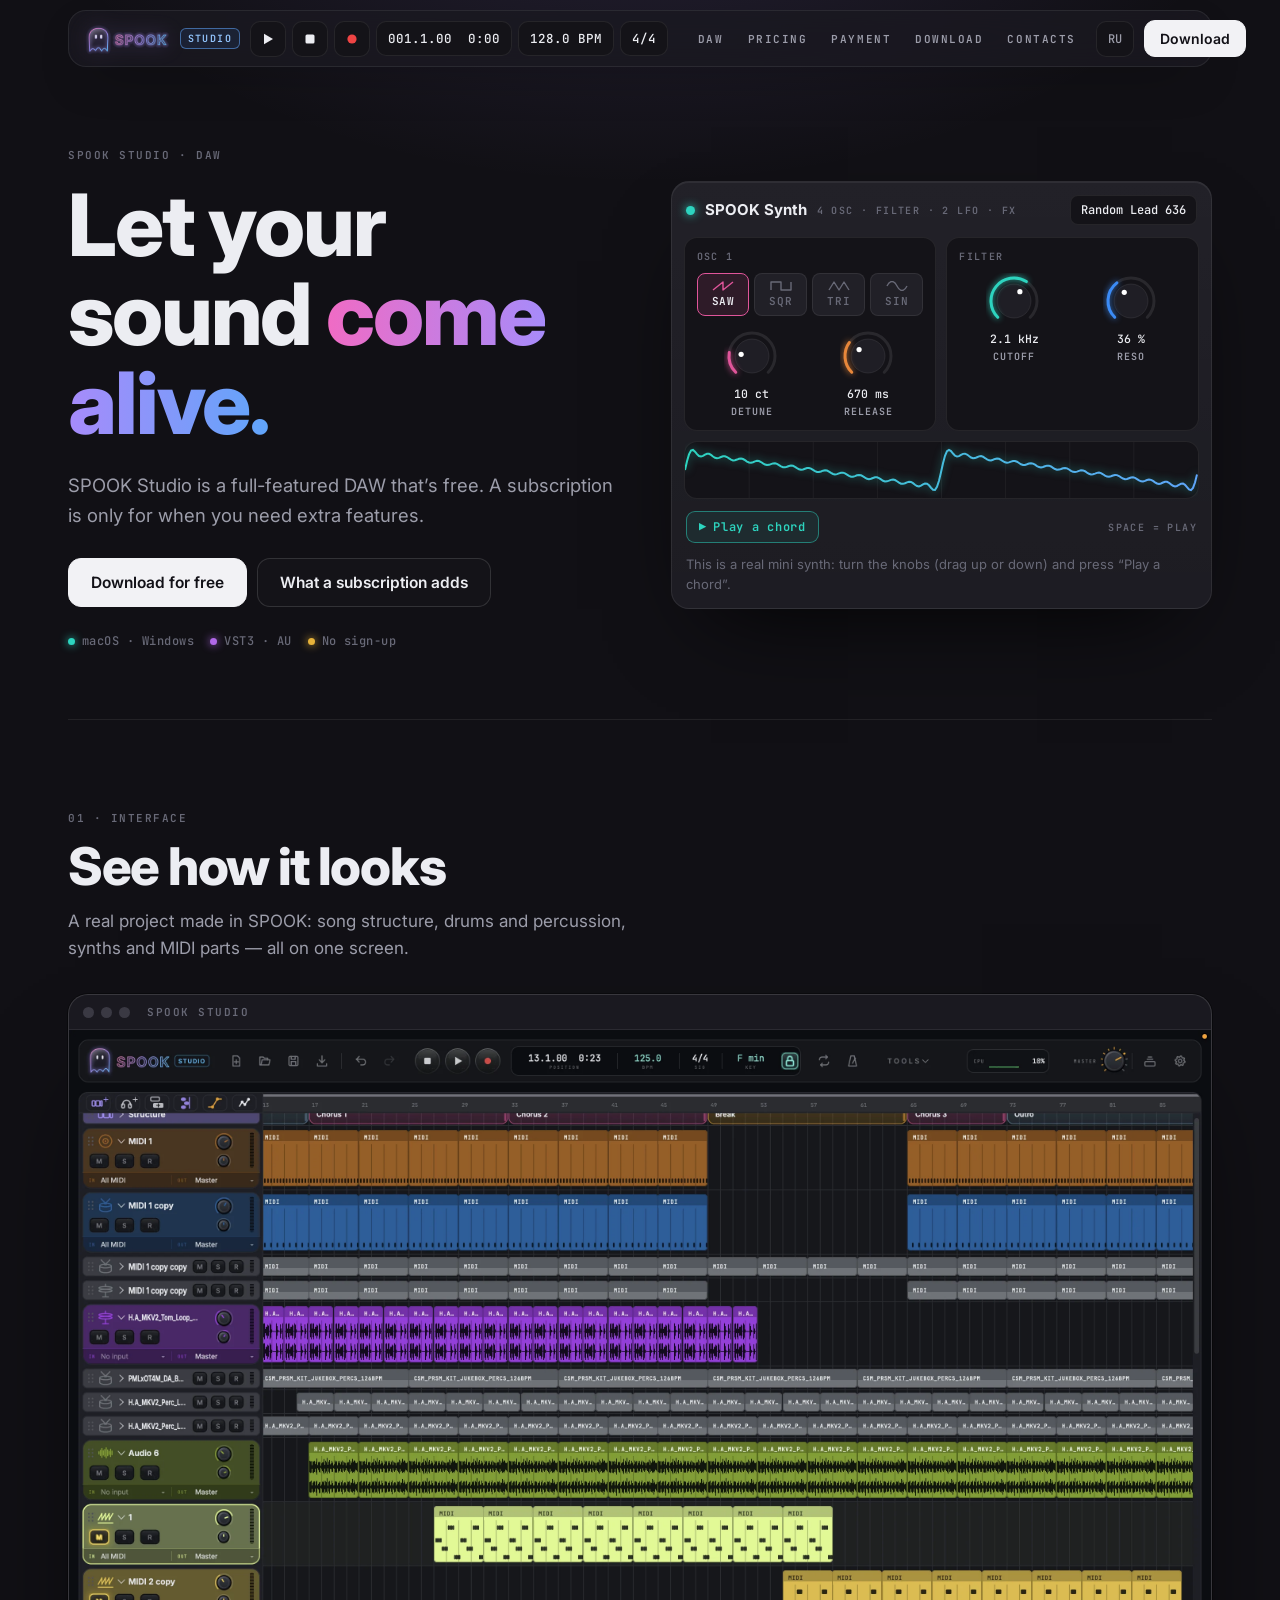
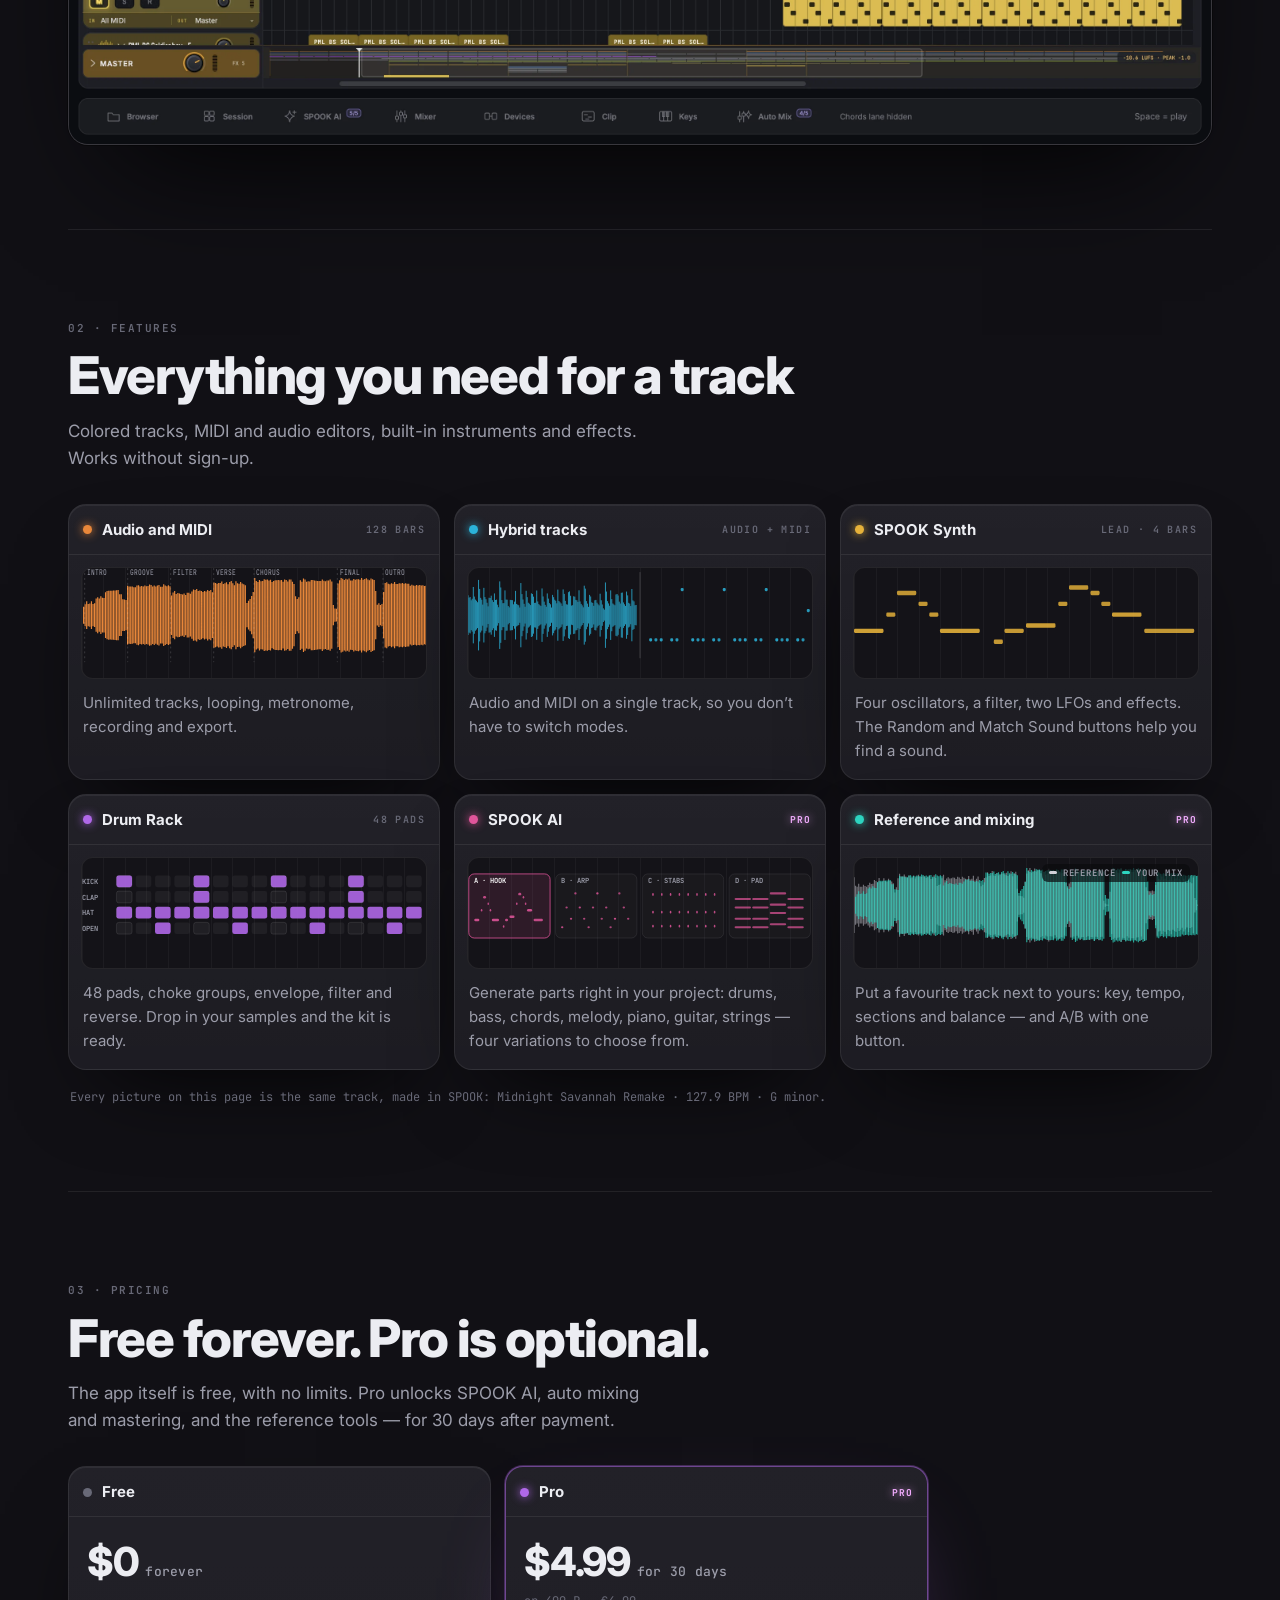
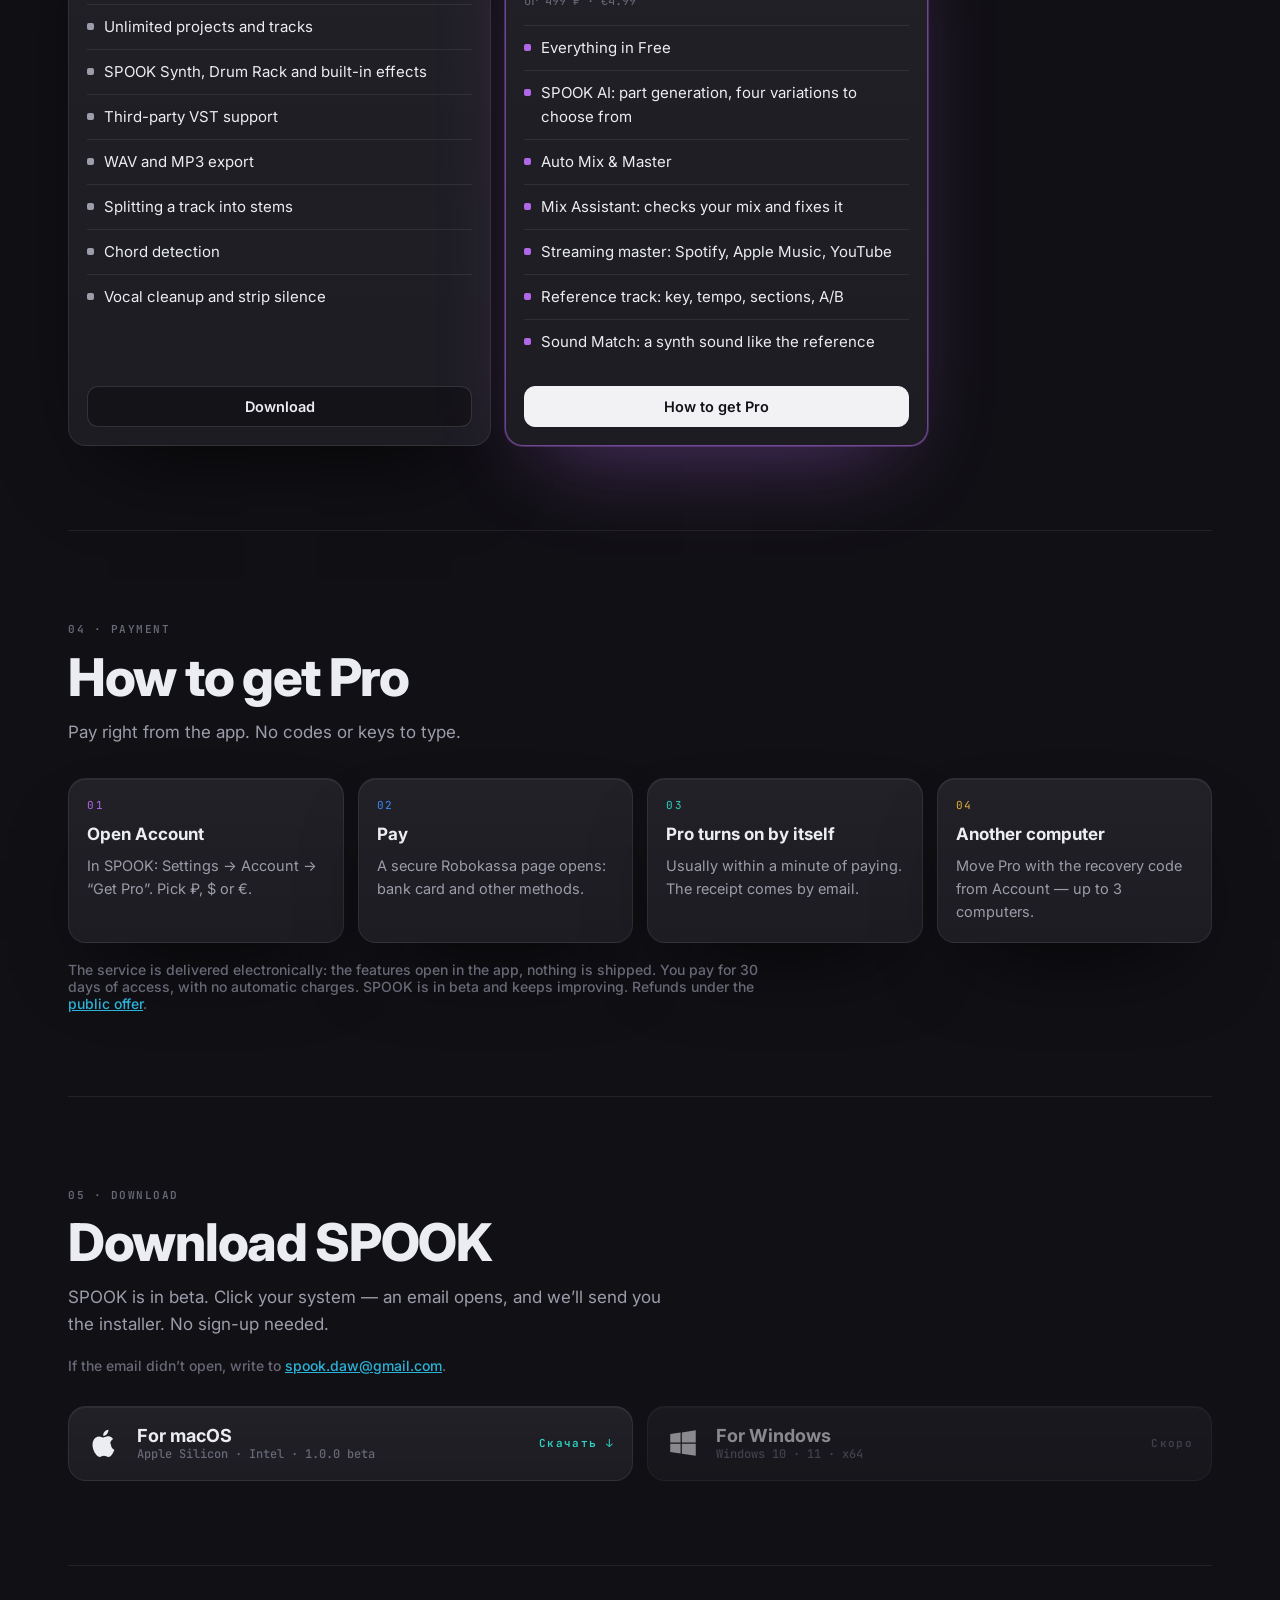
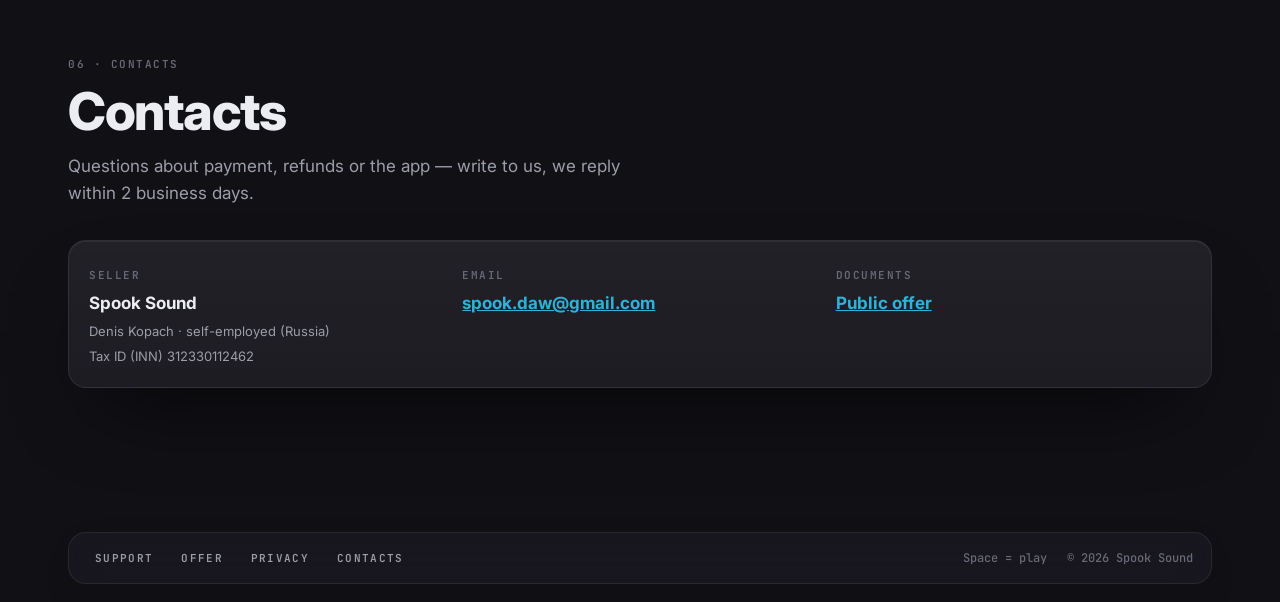
==== commit 53968e73: "Download: swap order (macOS left, Windows right)" ====
--- a/index.html
+++ b/index.html
@@ -313,12 +313,12 @@
   <p class="lead">SPOOK сейчас в бета-тесте. Нажмите на вашу систему — начнётся загрузка установщика. Регистрация не нужна.</p>
   <p class="note">Если письмо не открылось, напишите на <a href="mailto:spook.daw@gmail.com">spook.daw@gmail.com</a>.</p></div></div>
   <div class="dl">
+    <a class="dev os" href="https://github.com/SPOOK-studio/downloads/releases/download/v1.0.0-beta.24112026/SPOOK-1.0.0-beta.24112026-Mac.dmg"><svg viewBox="0 0 24 24" fill="#ECEDF2"><path d="M16.4 12.6c0-2.3 1.9-3.4 2-3.5-1.1-1.6-2.8-1.8-3.4-1.8-1.4-.1-2.8.9-3.5.9s-1.8-.8-3-.8C7 7.4 5.5 8.3 4.7 9.8c-1.7 2.9-.4 7.2 1.2 9.6.8 1.2 1.7 2.4 3 2.4 1.2 0 1.6-.8 3.1-.8s1.8.8 3.1.8c1.3 0 2.1-1.2 2.9-2.3.9-1.3 1.3-2.6 1.3-2.7 0 0-2.5-1-2.5-4.2zM14.1 5.6c.6-.8 1.1-1.9 1-3-.9 0-2.1.6-2.7 1.4-.6.7-1.1 1.8-1 2.9 1 .1 2.1-.5 2.7-1.3z"/></svg><span class="t"><b>Для macOS</b><small>Apple Silicon · Intel · 1.0.0 beta</small></span><span class="go">Скачать ↓</span></a>
     <div class="dev os soon">
       <svg viewBox="0 0 24 24" fill="#ECEDF2"><path d="M3 5.6 10.3 4.6v7H3zm0 12.8 7.3 1v-6.9H3zm8.2 1.1L21 21v-8.5h-9.8zm0-15V11.6H21V3z"/></svg>
       <span class="t"><b>Для Windows</b><small>Windows 10 · 11 · x64</small></span>
       <span class="go soon">Скоро</span>
     </div>
-    <a class="dev os" href="https://github.com/SPOOK-studio/downloads/releases/download/v1.0.0-beta.24112026/SPOOK-1.0.0-beta.24112026-Mac.dmg"><svg viewBox="0 0 24 24" fill="#ECEDF2"><path d="M16.4 12.6c0-2.3 1.9-3.4 2-3.5-1.1-1.6-2.8-1.8-3.4-1.8-1.4-.1-2.8.9-3.5.9s-1.8-.8-3-.8C7 7.4 5.5 8.3 4.7 9.8c-1.7 2.9-.4 7.2 1.2 9.6.8 1.2 1.7 2.4 3 2.4 1.2 0 1.6-.8 3.1-.8s1.8.8 3.1.8c1.3 0 2.1-1.2 2.9-2.3.9-1.3 1.3-2.6 1.3-2.7 0 0-2.5-1-2.5-4.2zM14.1 5.6c.6-.8 1.1-1.9 1-3-.9 0-2.1.6-2.7 1.4-.6.7-1.1 1.8-1 2.9 1 .1 2.1-.5 2.7-1.3z"/></svg><span class="t"><b>Для macOS</b><small>Apple Silicon · Intel · 1.0.0 beta</small></span><span class="go">Скачать ↓</span></a>
   </div>
 </section>
 
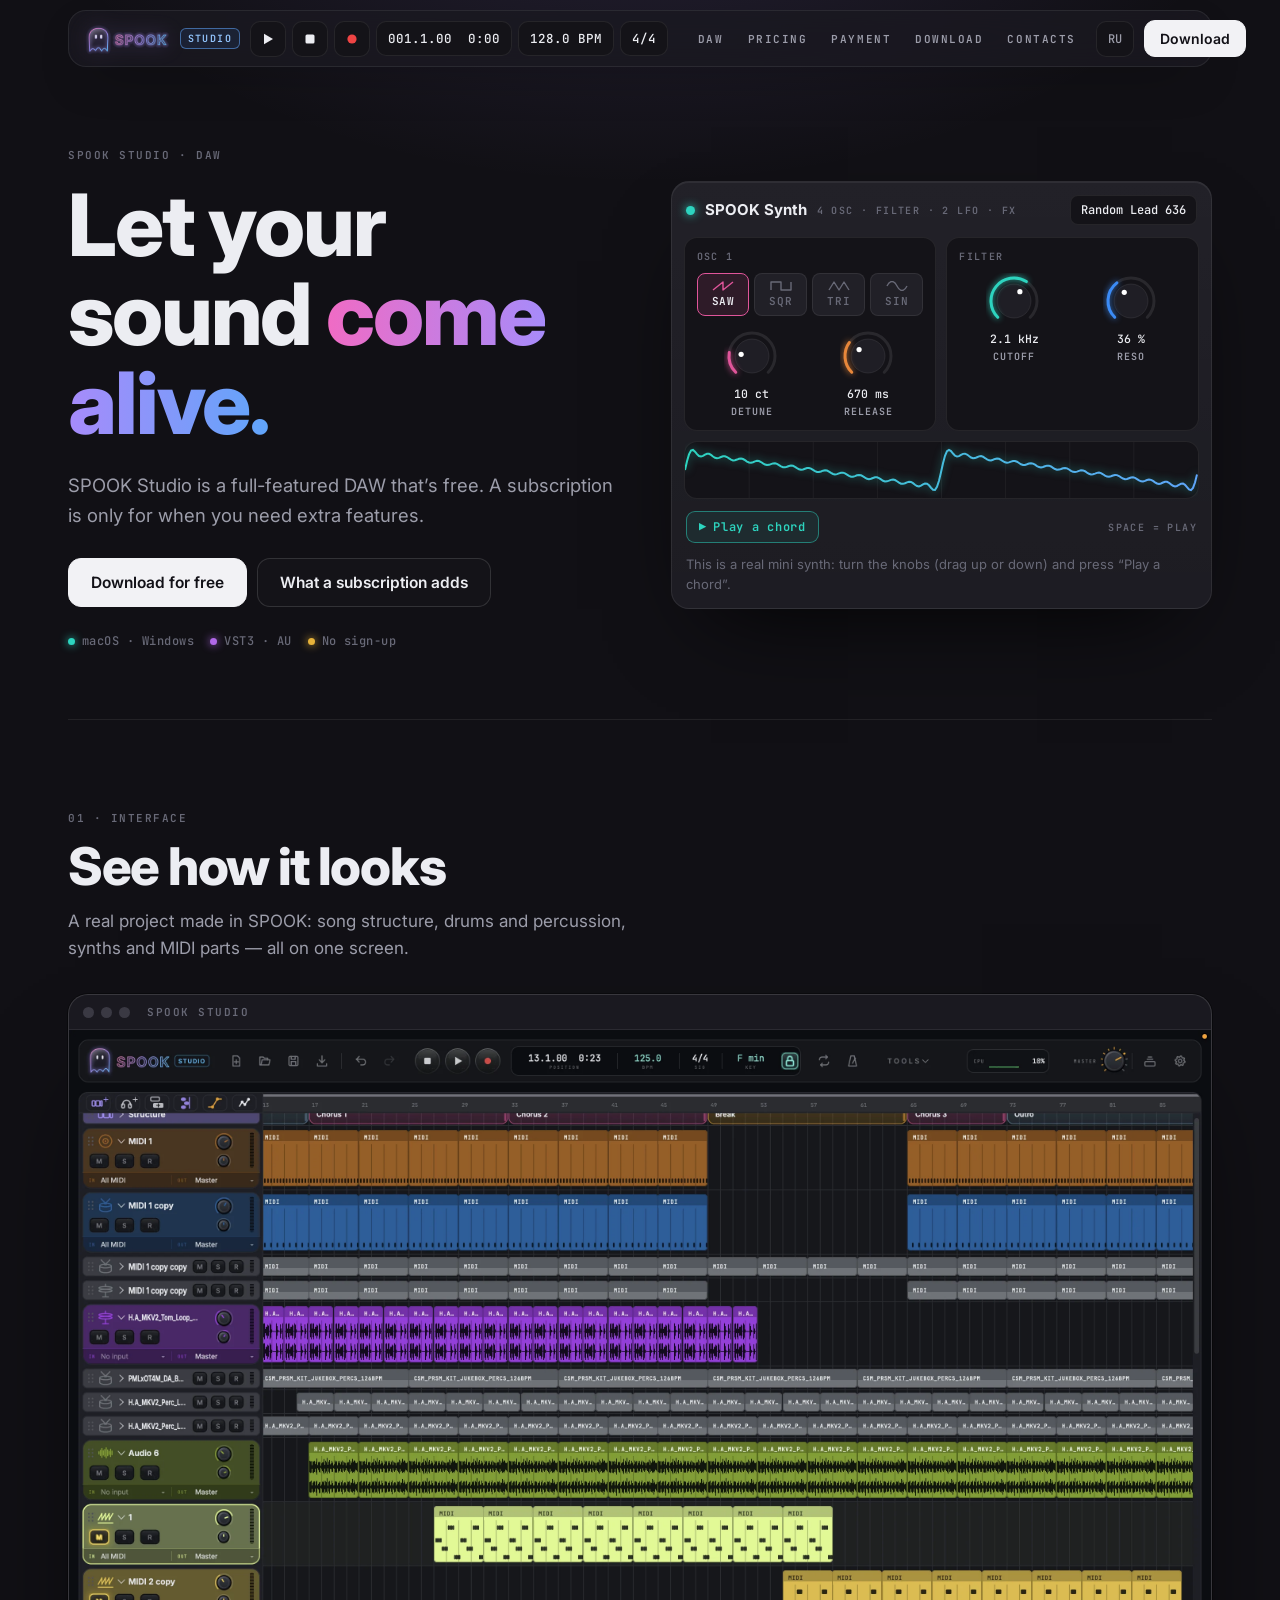
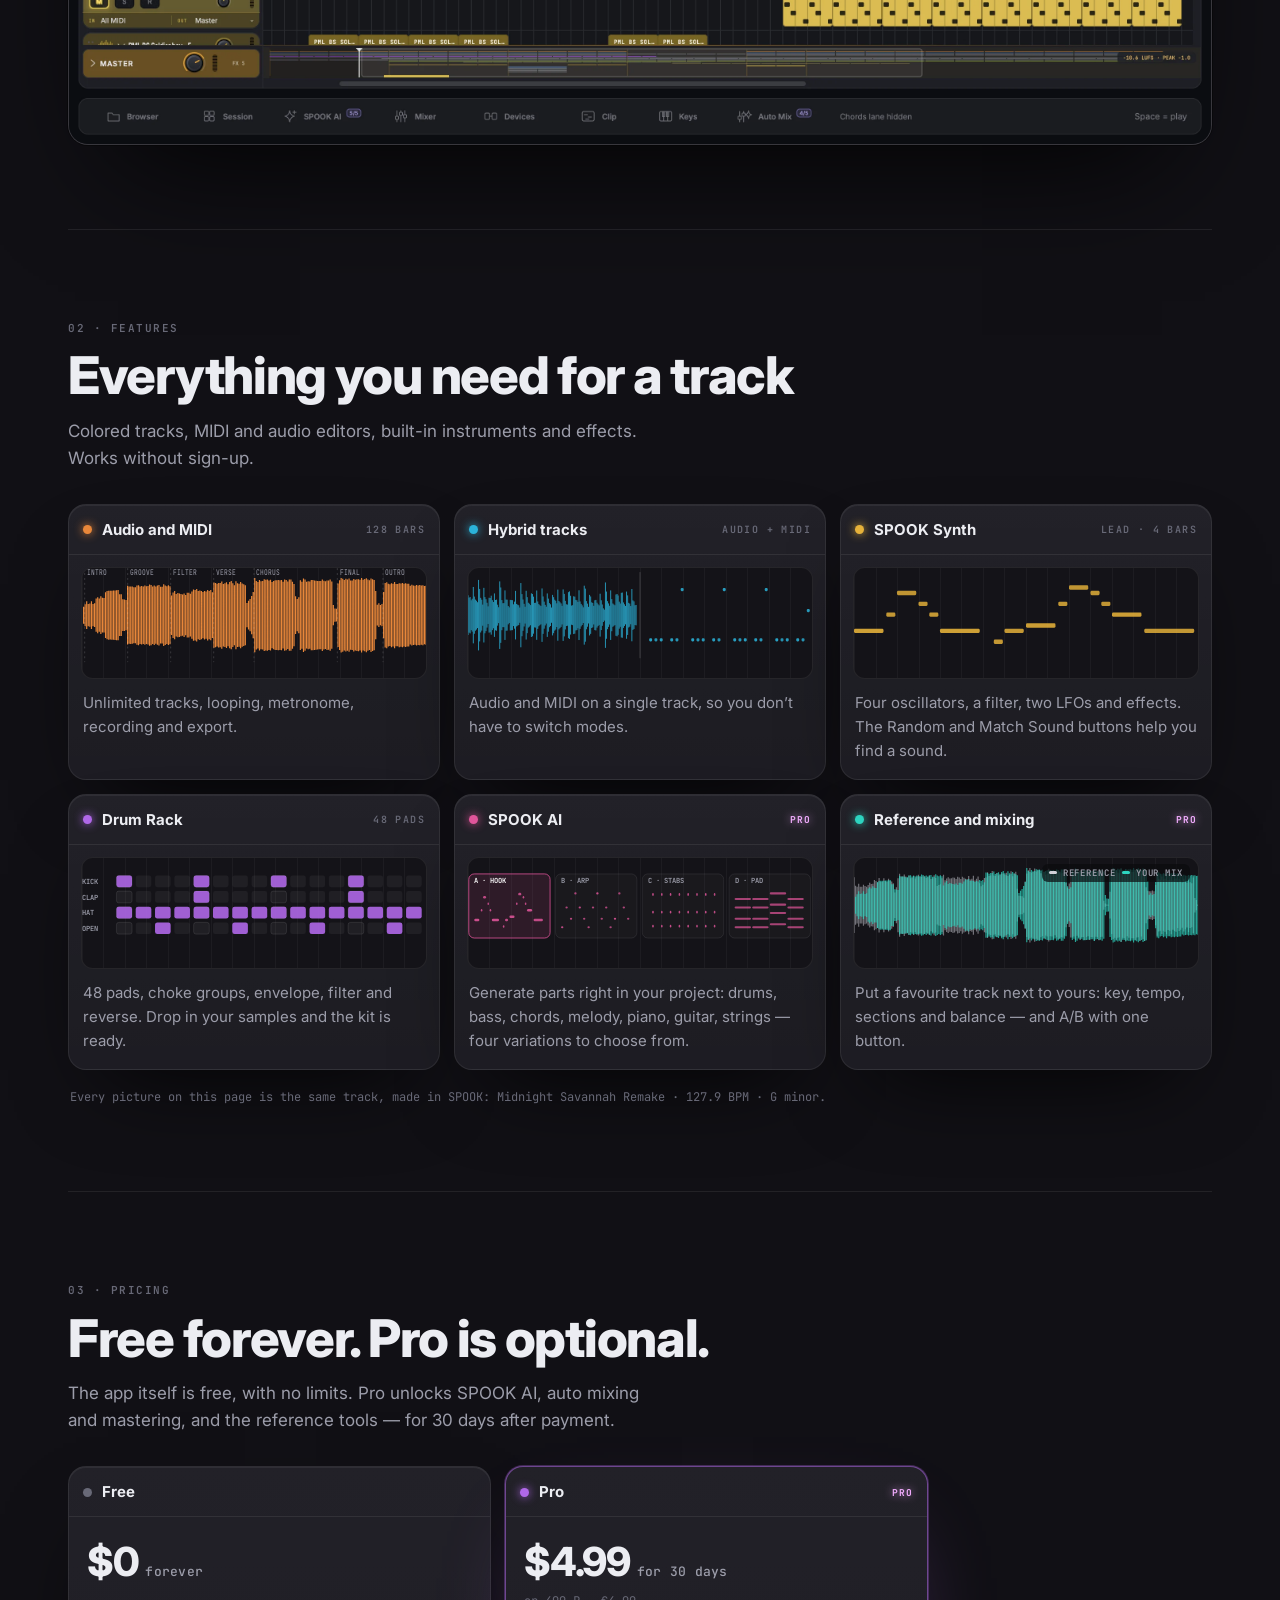
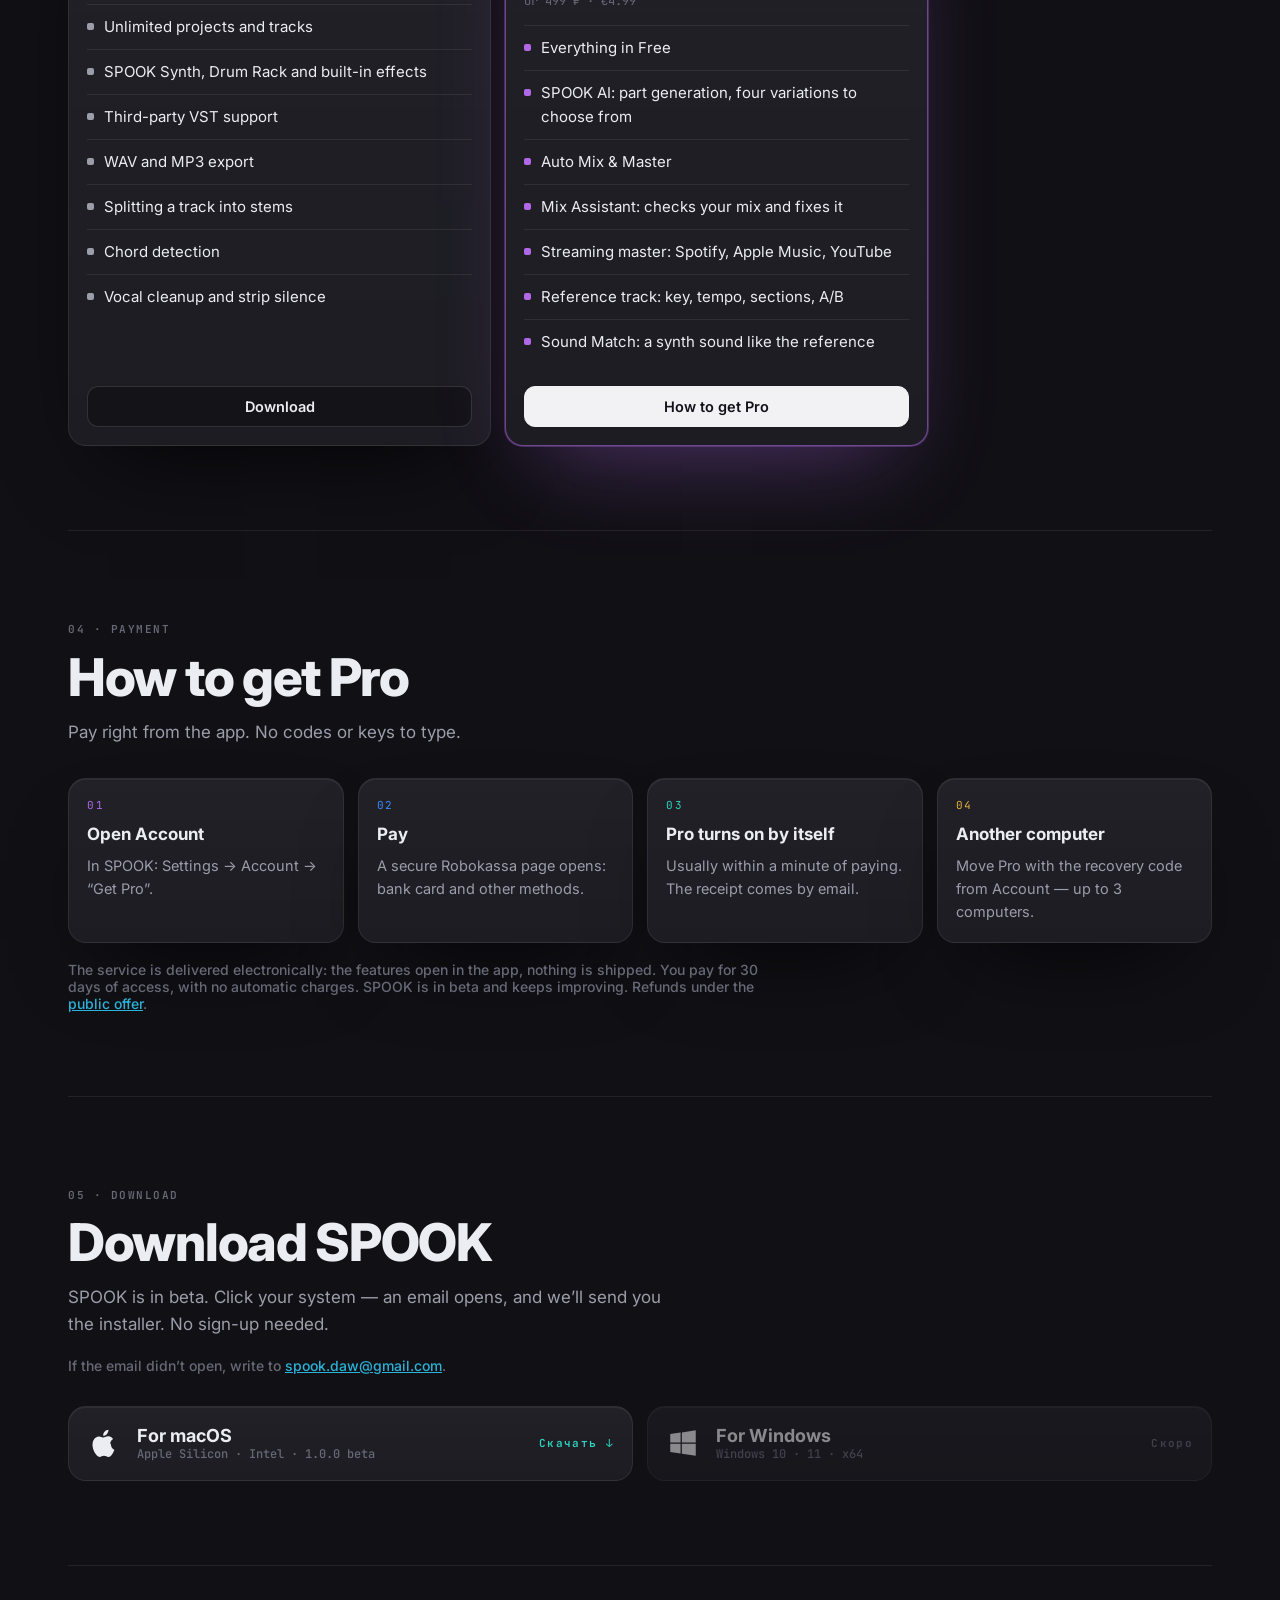
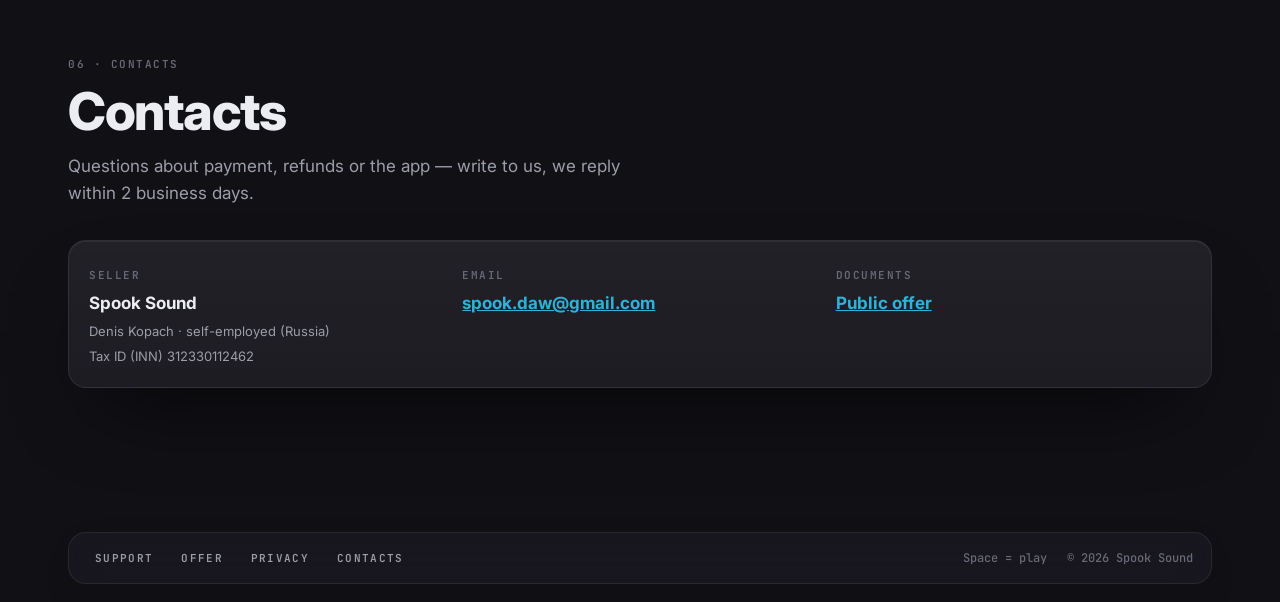
==== commit 05b30e05: "Payment step: drop currency picker text (RUB only)" ====
--- a/index.html
+++ b/index.html
@@ -300,7 +300,7 @@
   <div class="sh"><div><span class="cap">04 · ОПЛАТА</span><h2>Как оформить Pro</h2>
   <p class="lead">Оплата — прямо из программы. Вводить коды и ключи не нужно.</p></div></div>
   <div class="steps">
-    <div class="dev step" style="--c:var(--violet)"><span class="n mono">01</span><b>Откройте Account</b><p>В SPOOK: Настройки → Account → «Get Pro». Выберите валюту: ₽, $ или €.</p></div>
+    <div class="dev step" style="--c:var(--violet)"><span class="n mono">01</span><b>Откройте Account</b><p>В SPOOK: Настройки → Account → «Get Pro».</p></div>
     <div class="dev step" style="--c:var(--blue)"><span class="n mono">02</span><b>Оплатите</b><p>Откроется защищённая страница Robokassa: банковская карта, СБП и другие способы.</p></div>
     <div class="dev step" style="--c:var(--teal)"><span class="n mono">03</span><b>Pro включится сам</b><p>Обычно в течение минуты после оплаты. Чек придёт на почту.</p></div>
     <div class="dev step" style="--c:var(--amber)"><span class="n mono">04</span><b>Другой компьютер</b><p>Перенесите Pro кодом восстановления из Account — до 3 компьютеров.</p></div>
@@ -463,7 +463,7 @@
 /* ---------- RU / EN ---------- */
 (function(){
 var EN={"Бесплатно навсегда. Pro — по желанию.": "Free forever. Pro is optional.", "Сама программа бесплатна без ограничений. Pro открывает функции SPOOK AI и работу с референсом — на месяц после оплаты.": "The app itself is free, with no limits. Pro unlocks SPOOK AI and the reference tools for a month after payment.", "SPOOK Synth, Drum Rack и встроенные эффекты": "SPOOK Synth, Drum Rack and built-in effects", "Чистка вокала и вырезание тишины": "Vocal cleanup and strip silence", "SPOOK AI: генерация партий, четыре варианта на выбор": "SPOOK AI: part generation, four variations to choose from", "Референс-трек: тональность, темп, части, A/B": "Reference track: key, tempo, sections, A/B", "Sound Match: звук синта как в референсе": "Sound Match: a synth sound like the reference", "Оформить Pro": "Get Pro", "Генерация партий прямо в проекте: барабаны, бас, аккорды, мелодия, пиано, гитара, струнные — четыре варианта на выбор.": "Generate parts right in your project: drums, bass, chords, melody, piano, guitar, strings — four variations to choose from.", "Все картинки на этой странице — один и тот же трек, собранный в SPOOK: Midnight Savannah Remake · 127.9 BPM · G minor.": "Every picture on this page is the same track, made in SPOOK: Midnight Savannah Remake · 127.9 BPM · G minor.", "Настоящий проект, собранный в SPOOK: референс, Drum Rack, синтезаторы SPOOK Wave, FX и вокальные выкрики — 10 дорожек, 128 тактов.": "A real project made in SPOOK: a reference, Drum Rack, SPOOK Wave synths, FX and vocal shouts — 10 tracks, 128 bars.", "Откройте SPOOK AI и референс с подпиской Pro.": "Unlock SPOOK AI and the reference tools with Pro.", "Аккаунт нужен для подписки Pro.": "An account is needed for a Pro subscription.","Подписка":"Pricing","Скачать":"Download","Пусть звук":"Let your sound","оживёт.":"come alive.","SPOOK Studio — полноценная DAW, которая бесплатна. Подписка нужна, только если вам понадобятся дополнительные функции.":"SPOOK Studio is a full-featured DAW that’s free. A subscription is only for when you need extra features.","Скачать бесплатно":"Download for free","Что даёт подписка":"What a subscription adds","Сыграть аккорд":"Play a chord","Это настоящий мини-синт: покрутите ручки (потяните вверх или вниз) и нажмите «Сыграть аккорд».":"This is a real mini synth: turn the knobs (drag up or down) and press “Play a chord”.","Без регистрации":"No sign-up","01 · ИНТЕРФЕЙС":"01 · INTERFACE","02 · ВОЗМОЖНОСТИ":"02 · FEATURES","03 · ПОДПИСКА":"03 · PRICING","04 · СКАЧАТЬ":"04 · DOWNLOAD","Посмотрите, как это выглядит":"See how it looks","Настоящий проект, собранный в SPOOK: референс, Drum Rack, синтезаторы SPOOK Wave, FX и вокальные выкрики — 10 дорожек, 128 тактов.":"A finished project in SPOOK Studio: sample browser, colored tracks, audio and MIDI clips on one timeline.","Всё нужное для трека":"Everything you need for a track","Цветные дорожки, редактор MIDI и аудио, встроенные инструменты и эффекты. Работает без регистрации.":"Colored tracks, MIDI and audio editors, built-in instruments and effects. Works without sign-up.","Аудио и MIDI":"Audio and MIDI","Безлимитное число дорожек, петли, метроном, запись и экспорт.":"Unlimited tracks, looping, metronome, recording and export.","Гибридные дорожки":"Hybrid tracks","Аудио и MIDI на одной дорожке, чтобы не переключаться между режимами.":"Audio and MIDI on a single track, so you don’t have to switch modes.","Четыре осциллятора, фильтр, два LFO и эффекты. Кнопки Random и Match Sound помогут найти звук.":"Four oscillators, a filter, two LFOs and effects. The Random and Match Sound buttons help you find a sound.","48 пэдов, чок-группы, огибающая, фильтр и реверс. Перетащите свои семплы — и кит готов.":"48 pads, choke groups, envelope, filter and reverse. Drop in your samples and the kit is ready.","Помощник, который подсказывает идеи прямо в проекте. Барабаны, бас, аккорды, мелодия — четыре варианта на выбор.":"An assistant that suggests ideas right inside your project. Drums, bass, chords, melody — four variations to choose from.","Референс и сведение":"Reference and mixing","Положите любимый трек рядом со своим: тональность, темп, части и баланс — и сравнение одной кнопкой.":"Put a favourite track next to yours: key, tempo, sections and balance — and A/B with one button.","Бесплатно навсегда. Studio — по желанию.":"Free forever. Studio is optional.","Free закрывает основные задачи. Подписка добавляет функции для тех, кто работает каждый день.":"Free covers the essentials. A subscription adds features for those who work every day.","навсегда":"forever","в месяц":"per month","Безлимитные проекты и дорожки":"Unlimited projects and tracks","SPOOK Synth и встроенные эффекты":"SPOOK Synth and built-in effects","Поддержка сторонних VST":"Third-party VST support","Экспорт в WAV и MP3":"WAV and MP3 export","Всё из Free":"Everything in Free","Функции Studio (укажите свои)":"Studio features (add your own)","Облачное хранение проектов":"Cloud project storage","Экспорт в стемы":"Stem export","Ранний доступ к обновлениям":"Early access to updates","Попробовать Studio":"Try Studio","Всё из Studio":"Everything in Studio","Совместная работа над проектами":"Collaborate on projects","Расширенное облачное хранилище":"Expanded cloud storage","Приоритетная поддержка":"Priority support","Выбрать Pro":"Choose Pro","Скачайте SPOOK":"Download SPOOK","Установка занимает минуту. Регистрация не нужна.":"Installs in a minute. No sign-up needed.","Для Windows":"For Windows","Для macOS":"For macOS","Поддержка":"Support","Лицензия":"License","Контакты":"Contact","Ежемесячно":"Monthly","Ежегодно":"Yearly","списывается раз в год":"billed once a year","Регистрация":"Sign up","Войти":"Log in","Создайте аккаунт":"Create your account","С возвращением":"Welcome back","Аккаунт нужен для подписки Pro.":"An account is needed for Studio and Pro subscriptions.","Имя":"Name","Эл. почта":"Email","Пароль":"Password","Я согласен с условиями лицензии":"I agree to the license terms","Создать аккаунт":"Create account","Демо-режим: данные никуда не отправляются.":"Demo mode: nothing is sent anywhere.","Кабинет":"Account","Обзор":"Overview","Загрузки":"Downloads","Настройки":"Settings","Ваш тариф":"Your plan","Откройте SPOOK AI и референс с подпиской Pro.":"Get more with a Studio or Pro subscription.","Выбрать тариф":"Choose a plan","Скачайте SPOOK Studio для вашей системы.":"Download SPOOK Studio for your system.","Сохранить":"Save","Выйти из аккаунта":"Log out","Демо-режим: данные хранятся только в вашем браузере.":"Demo mode: data is stored only in your browser."};
-Object.assign(EN,{"SPOOK сейчас в бета-тесте. Нажмите на вашу систему — начнётся загрузка установщика. Регистрация не нужна.": "SPOOK is in beta. Click your system — an email opens, and we’ll send you the installer. No sign-up needed.", "Если письмо не открылось, напишите на": "If the email didn’t open, write to", "Настоящий проект, собранный в SPOOK: структура трека, барабаны и перкуссия, синтезаторы и MIDI-партии — всё на одном экране.": "A real project made in SPOOK: song structure, drums and percussion, synths and MIDI parts — all on one screen.", "Оплата": "Payment", "Контакты": "Contacts", "Скачать": "Download", "Сама программа бесплатна без ограничений. Pro открывает SPOOK AI, авто-сведение и мастеринг, работу с референсом — на 30 дней после оплаты.": "The app itself is free, with no limits. Pro unlocks SPOOK AI, auto mixing and mastering, and the reference tools — for 30 days after payment.", "Разделение трека на стемы": "Splitting a track into stems", "Распознавание аккордов": "Chord detection", "499 ₽": "$4.99", "за 30 дней": "for 30 days", "или $4.99 · €4.99": "or 499 ₽ · €4.99", "Mix Assistant: проверка сведения и исправления": "Mix Assistant: checks your mix and fixes it", "Мастер для стриминга: Spotify, Apple Music, YouTube": "Streaming master: Spotify, Apple Music, YouTube", "Как оформить Pro": "How to get Pro", "04 · ОПЛАТА": "04 · PAYMENT", "05 · СКАЧАТЬ": "05 · DOWNLOAD", "06 · КОНТАКТЫ": "06 · CONTACTS", "Оплата — прямо из программы. Вводить коды и ключи не нужно.": "Pay right from the app. No codes or keys to type.", "Откройте Account": "Open Account", "В SPOOK: Настройки → Account → «Get Pro». Выберите валюту: ₽, $ или €.": "In SPOOK: Settings → Account → “Get Pro”. Pick ₽, $ or €.", "Оплатите": "Pay", "Откроется защищённая страница Robokassa: банковская карта, СБП и другие способы.": "A secure Robokassa page opens: bank card and other methods.", "Pro включится сам": "Pro turns on by itself", "Обычно в течение минуты после оплаты. Чек придёт на почту.": "Usually within a minute of paying. The receipt comes by email.", "Другой компьютер": "Another computer", "Перенесите Pro кодом восстановления из Account — до 3 компьютеров.": "Move Pro with the recovery code from Account — up to 3 computers.", "Услуга оказывается в электронном виде: доступ к функциям открывается в программе, физическая доставка не требуется. Оплата за 30 дней доступа, автоматических списаний нет. SPOOK в бета-версии и постоянно улучшается. Возврат — по условиям": "The service is delivered electronically: the features open in the app, nothing is shipped. You pay for 30 days of access, with no automatic charges. SPOOK is in beta and keeps improving. Refunds under the", "оферты": "public offer", "Вопросы об оплате, возврате и работе программы — пишите, отвечаем в течение 2 рабочих дней.": "Questions about payment, refunds or the app — write to us, we reply within 2 business days.", "ПРОДАВЕЦ": "SELLER", "Копач Денис Юрьевич · самозанятый": "Denis Kopach · self-employed (Russia)", "ИНН 312330112462": "Tax ID (INN) 312330112462", "ПОЧТА": "EMAIL", "ДОКУМЕНТЫ": "DOCUMENTS", "Публичная оферта": "Public offer", "Поддержка": "Support", "Оферта": "Offer", "Персональные данные": "Privacy"});
+Object.assign(EN,{"SPOOK сейчас в бета-тесте. Нажмите на вашу систему — начнётся загрузка установщика. Регистрация не нужна.": "SPOOK is in beta. Click your system — an email opens, and we’ll send you the installer. No sign-up needed.", "Если письмо не открылось, напишите на": "If the email didn’t open, write to", "Настоящий проект, собранный в SPOOK: структура трека, барабаны и перкуссия, синтезаторы и MIDI-партии — всё на одном экране.": "A real project made in SPOOK: song structure, drums and percussion, synths and MIDI parts — all on one screen.", "Оплата": "Payment", "Контакты": "Contacts", "Скачать": "Download", "Сама программа бесплатна без ограничений. Pro открывает SPOOK AI, авто-сведение и мастеринг, работу с референсом — на 30 дней после оплаты.": "The app itself is free, with no limits. Pro unlocks SPOOK AI, auto mixing and mastering, and the reference tools — for 30 days after payment.", "Разделение трека на стемы": "Splitting a track into stems", "Распознавание аккордов": "Chord detection", "499 ₽": "$4.99", "за 30 дней": "for 30 days", "или $4.99 · €4.99": "or 499 ₽ · €4.99", "Mix Assistant: проверка сведения и исправления": "Mix Assistant: checks your mix and fixes it", "Мастер для стриминга: Spotify, Apple Music, YouTube": "Streaming master: Spotify, Apple Music, YouTube", "Как оформить Pro": "How to get Pro", "04 · ОПЛАТА": "04 · PAYMENT", "05 · СКАЧАТЬ": "05 · DOWNLOAD", "06 · КОНТАКТЫ": "06 · CONTACTS", "Оплата — прямо из программы. Вводить коды и ключи не нужно.": "Pay right from the app. No codes or keys to type.", "Откройте Account": "Open Account", "В SPOOK: Настройки → Account → «Get Pro».": "In SPOOK: Settings → Account → “Get Pro”.", "Оплатите": "Pay", "Откроется защищённая страница Robokassa: банковская карта, СБП и другие способы.": "A secure Robokassa page opens: bank card and other methods.", "Pro включится сам": "Pro turns on by itself", "Обычно в течение минуты после оплаты. Чек придёт на почту.": "Usually within a minute of paying. The receipt comes by email.", "Другой компьютер": "Another computer", "Перенесите Pro кодом восстановления из Account — до 3 компьютеров.": "Move Pro with the recovery code from Account — up to 3 computers.", "Услуга оказывается в электронном виде: доступ к функциям открывается в программе, физическая доставка не требуется. Оплата за 30 дней доступа, автоматических списаний нет. SPOOK в бета-версии и постоянно улучшается. Возврат — по условиям": "The service is delivered electronically: the features open in the app, nothing is shipped. You pay for 30 days of access, with no automatic charges. SPOOK is in beta and keeps improving. Refunds under the", "оферты": "public offer", "Вопросы об оплате, возврате и работе программы — пишите, отвечаем в течение 2 рабочих дней.": "Questions about payment, refunds or the app — write to us, we reply within 2 business days.", "ПРОДАВЕЦ": "SELLER", "Копач Денис Юрьевич · самозанятый": "Denis Kopach · self-employed (Russia)", "ИНН 312330112462": "Tax ID (INN) 312330112462", "ПОЧТА": "EMAIL", "ДОКУМЕНТЫ": "DOCUMENTS", "Публичная оферта": "Public offer", "Поддержка": "Support", "Оферта": "Offer", "Персональные данные": "Privacy"});
 var TT={ru:document.title,en:"SPOOK Studio — free DAW"};
 var ALT={ru:"Интерфейс SPOOK Studio с готовым проектом",en:"SPOOK Studio interface with a finished project"};
 function usd(t){var m=t.match(/^([\d\s ]+)\s*₽$/);if(!m)return null;var n=parseInt(m[1].replace(/[\s ]/g,""),10);return n===0?"$0":"$"+(Math.ceil(n/85)-.01).toFixed(2)}
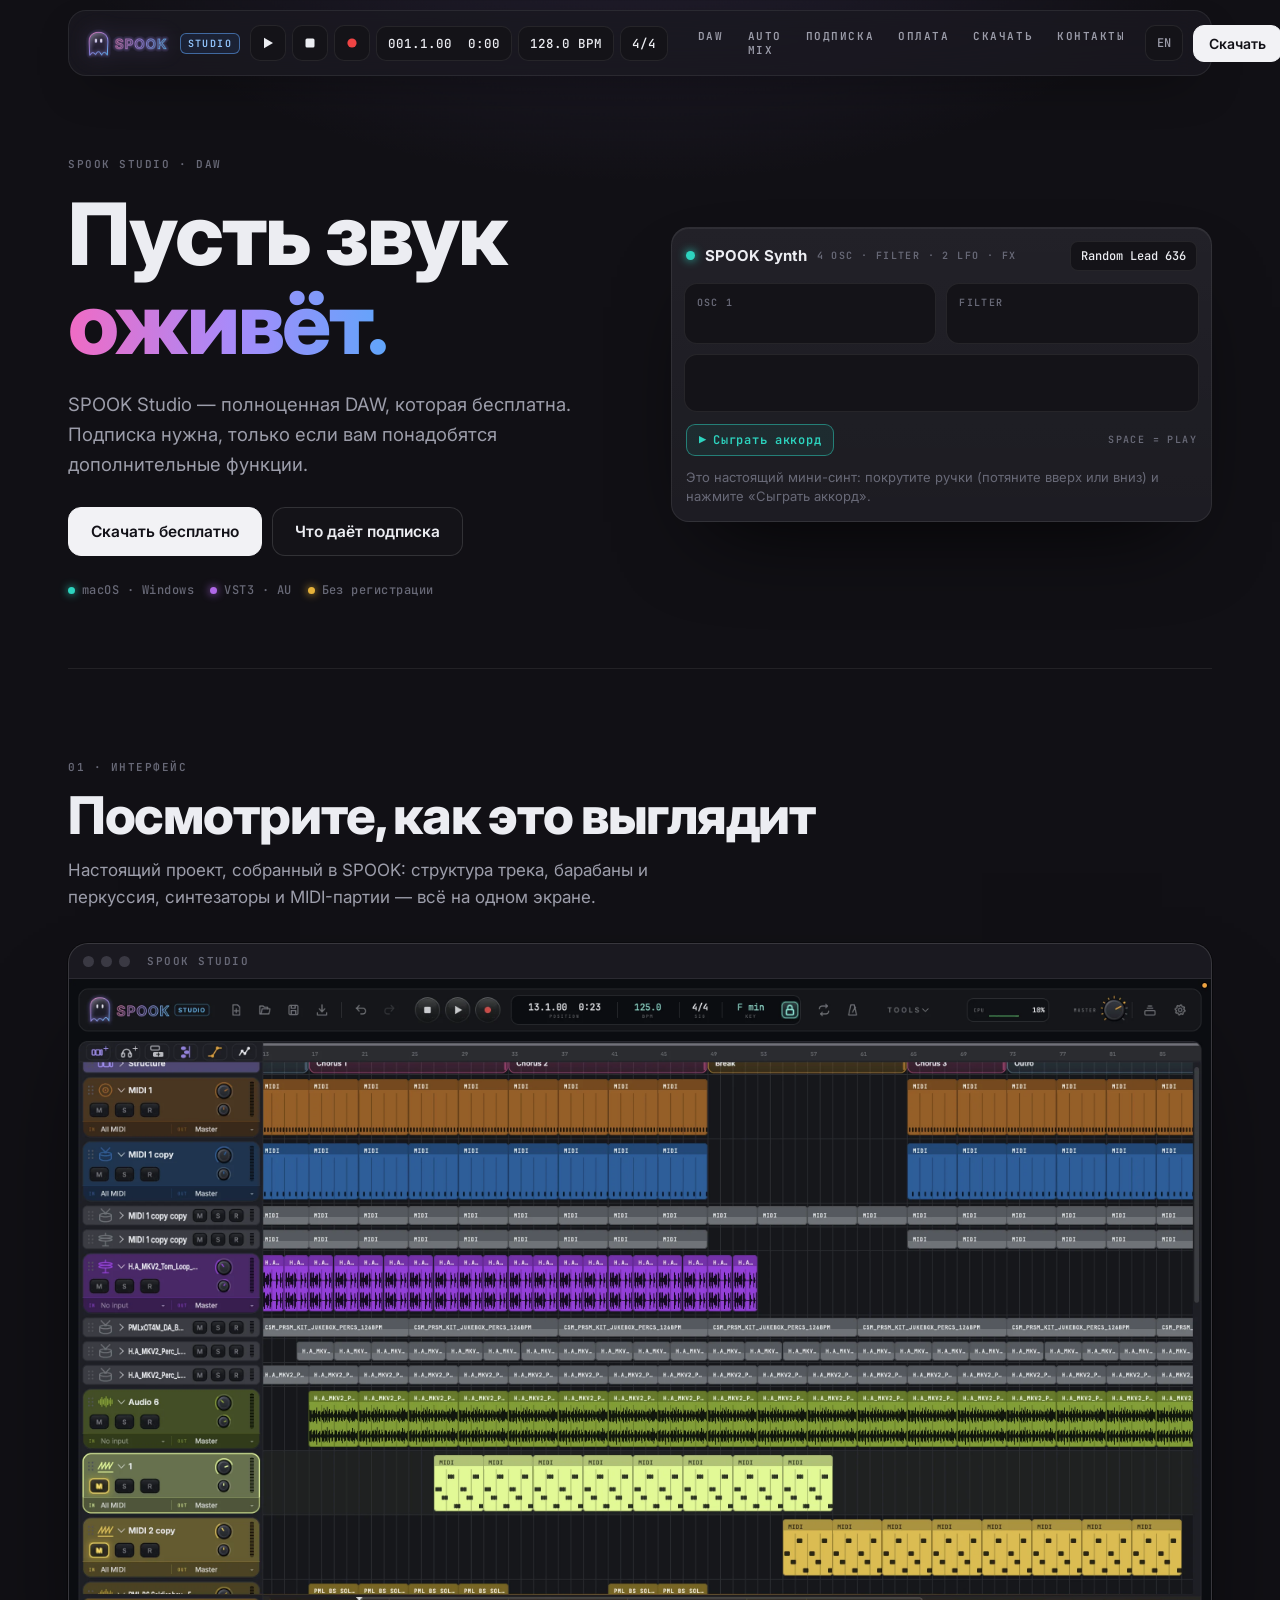
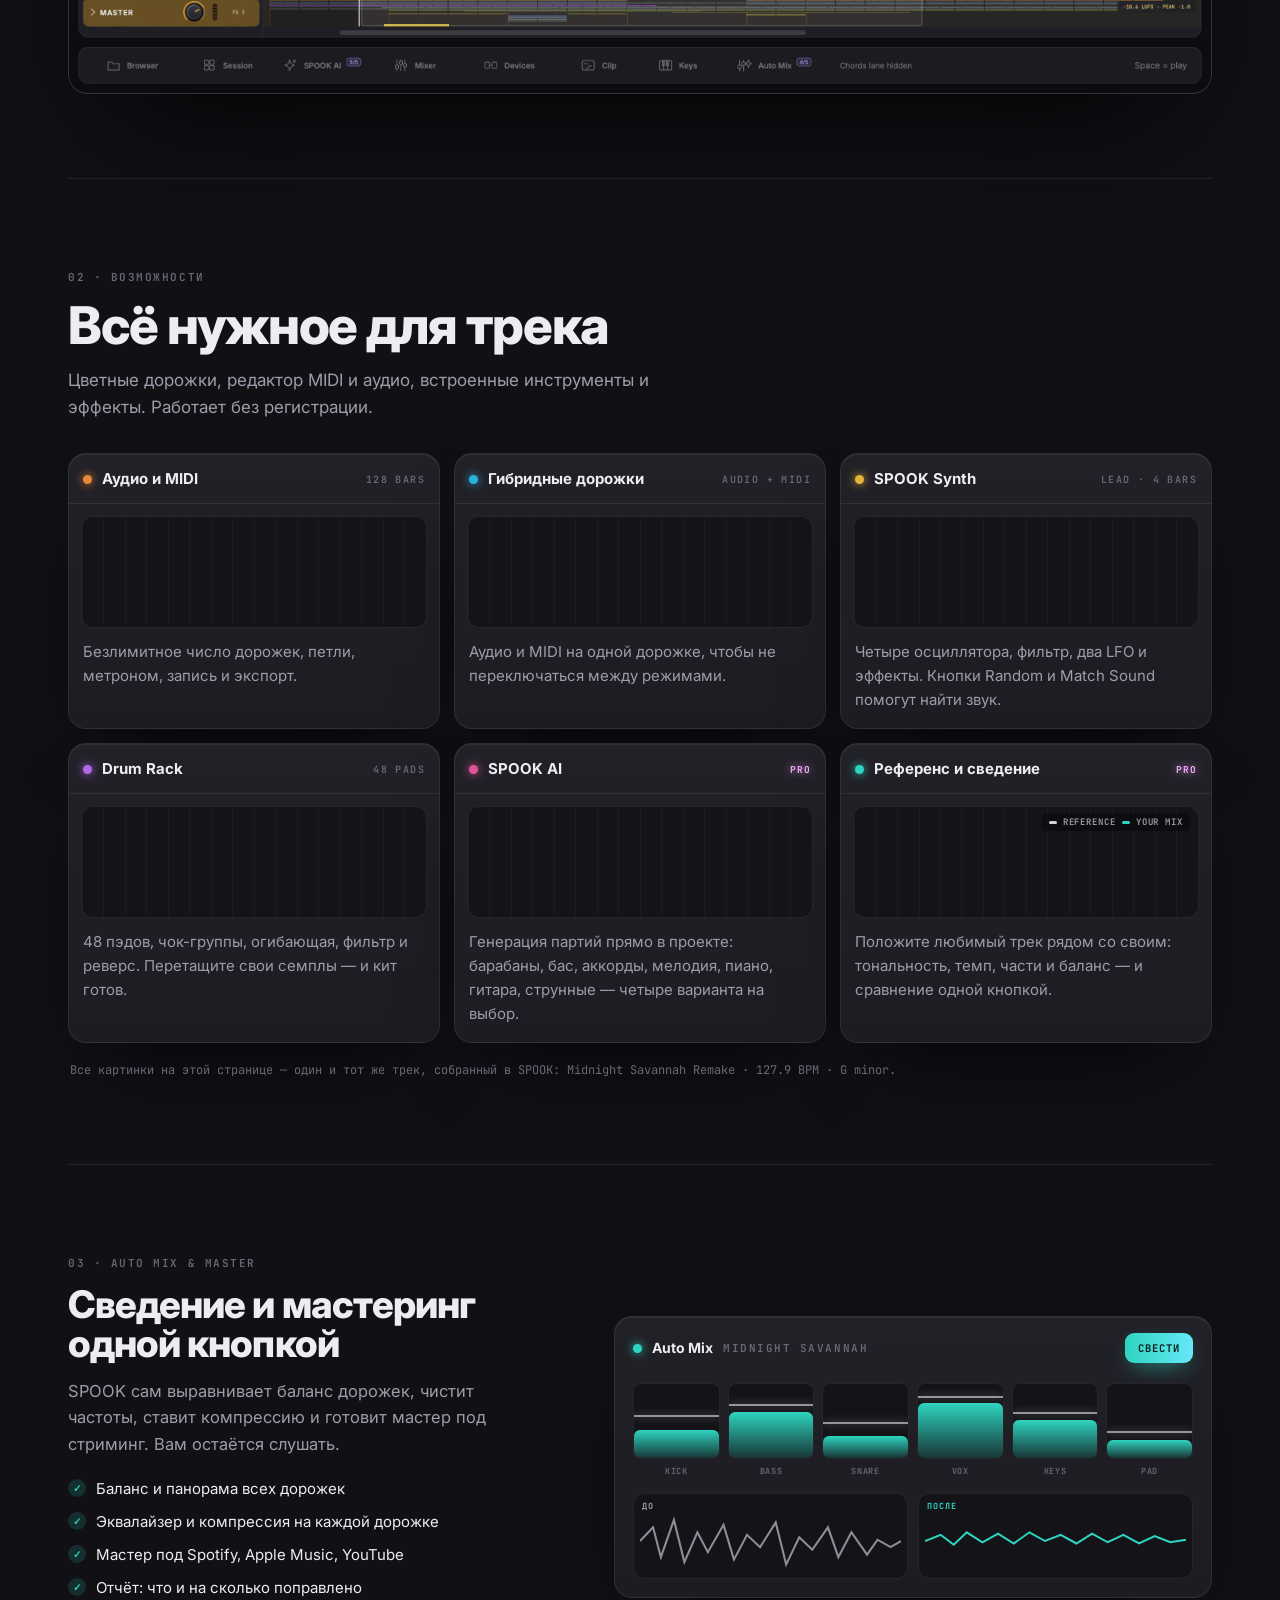
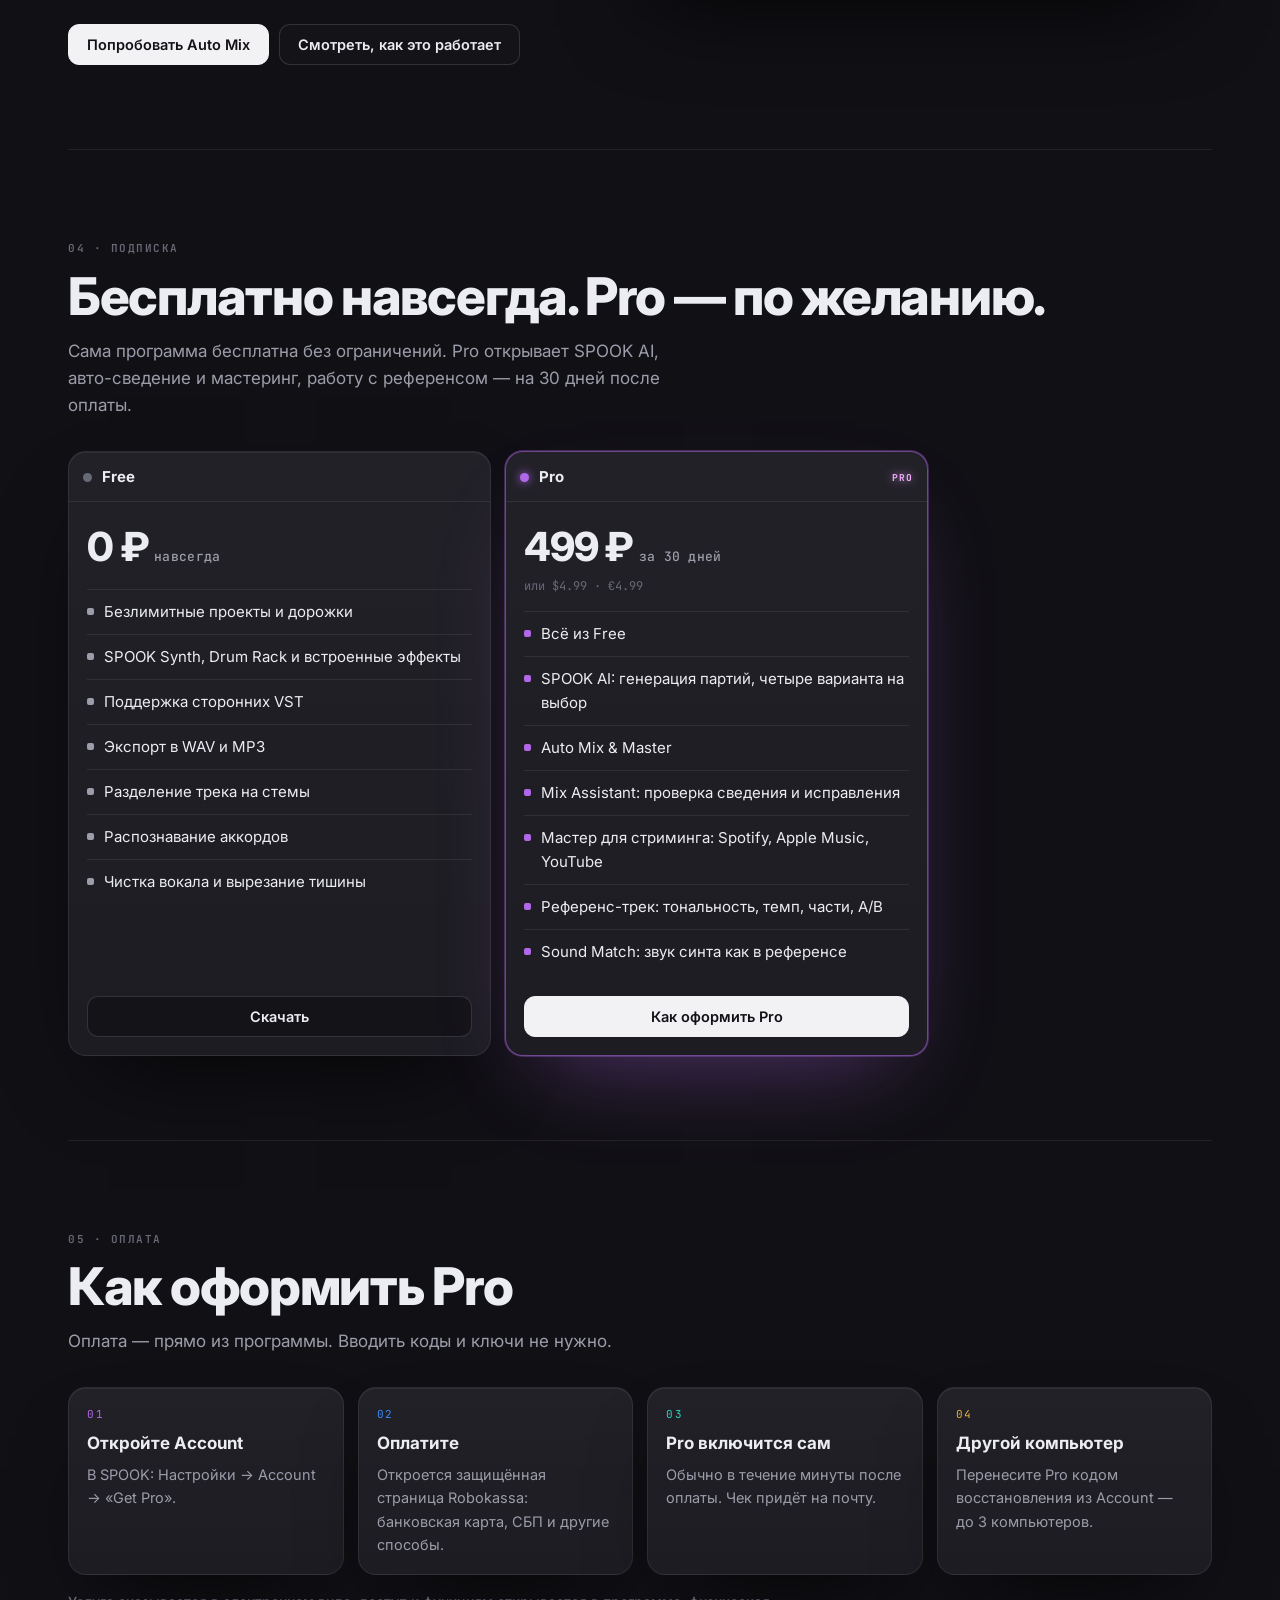
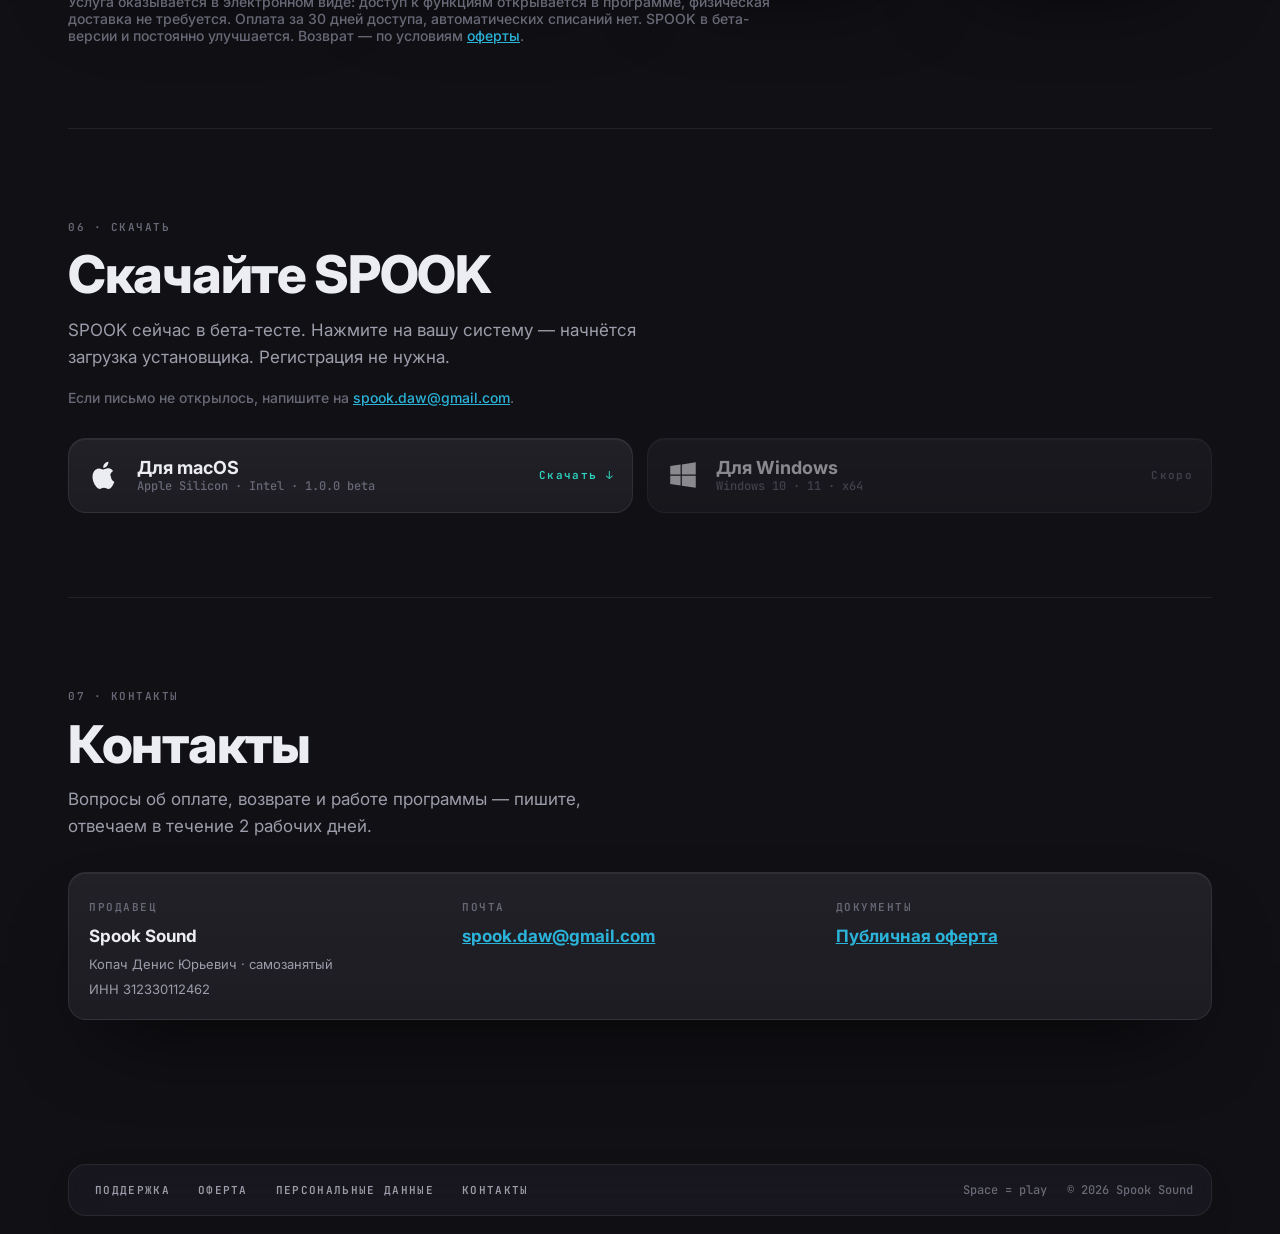
==== commit 16fa1f30: "Landing: add Auto Mix & Master section (V2)" ====
--- a/index.html
+++ b/index.html
@@ -121,6 +121,31 @@
 .feat p{margin:0;padding:12px 14px 16px;color:var(--mute);font-size:15px}
 .src{color:var(--dim);font-size:12px;margin:18px 2px 0}
 .pro{font:700 9.5px var(--mono);letter-spacing:.12em;color:#F0ABFC;text-shadow:0 0 8px rgba(240,171,252,.8)}
+
+/* ---------- auto mix ---------- */
+.am{display:grid;grid-template-columns:1fr 1.15fr;gap:26px;align-items:center}
+.am-copy h3{font-size:clamp(26px,3.4vw,38px);margin-bottom:14px}
+.am-copy p{color:var(--mute);font-size:16.5px;margin:0 0 20px;max-width:46ch}
+.am-list{list-style:none;padding:0;margin:0 0 24px;display:grid;gap:9px}
+.am-list li{display:flex;gap:10px;align-items:flex-start;font-size:15px;color:var(--ink)}
+.am-list li i{flex:none;width:18px;height:18px;margin-top:2px;border-radius:50%;background:rgba(45,212,191,.16);
+  display:grid;place-items:center;color:var(--teal);font:700 10px var(--mono);font-style:normal}
+.am-panel{padding:16px;border-radius:18px}
+.am-head{display:flex;align-items:center;gap:10px;padding:0 2px 12px}
+.am-btn{margin-left:auto;font:700 10.5px var(--mono);letter-spacing:.1em;color:#08201c;background:linear-gradient(90deg,var(--teal),#67E8F9);
+  border:0;border-radius:9px;padding:8px 13px;cursor:pointer;box-shadow:0 8px 22px -8px rgba(45,212,191,.75)}
+.faders{display:grid;grid-template-columns:repeat(6,1fr);gap:8px;padding:8px 2px 4px}
+.fader{display:grid;justify-items:center;gap:6px}
+.fader span{font:600 8.5px var(--mono);letter-spacing:.08em;color:var(--dim);text-transform:uppercase}
+.fader .tr{position:relative;width:100%;height:76px;border-radius:8px;background:var(--well);border:1px solid var(--line);overflow:hidden}
+.fader .tr b{position:absolute;bottom:0;left:0;right:0;border-radius:6px 6px 0 0;background:linear-gradient(180deg,var(--teal),rgba(45,212,191,.18))}
+.fader .tr u{position:absolute;left:0;right:0;height:2px;background:rgba(255,255,255,.55);box-shadow:0 0 8px rgba(255,255,255,.4)}
+.ab{display:grid;grid-template-columns:1fr 1fr;gap:10px;margin:12px 2px 2px}
+.ab figure{position:relative;margin:0;border-radius:12px;background:var(--well);border:1px solid var(--line);overflow:hidden;height:86px}
+.ab figcaption{position:absolute;left:8px;top:6px;font:700 8.5px var(--mono);letter-spacing:.12em;color:var(--mute)}
+.ab .ok figcaption{color:var(--teal)}
+.ab svg{position:absolute;inset:16px 6px 6px;width:calc(100% - 12px);height:calc(100% - 22px)}
+@media (max-width:900px){.am{grid-template-columns:1fr}}
 
 /* ---------- pricing ---------- */
 .bill{display:inline-flex;gap:3px;background:var(--well);border:1px solid var(--line);border-radius:12px;padding:3px}
@@ -218,7 +243,7 @@
     <span class="chip" id="clock">001.1.00&nbsp;&nbsp;0:00</span><span class="chip">128.0 BPM</span><span class="chip">4/4</span>
   </div>
   <span class="sp"></span>
-  <nav class="nav"><a href="#daw">DAW</a><a href="#pro">Подписка</a><a href="#pay">Оплата</a><a href="#download">Скачать</a><a href="#contacts">Контакты</a></nav>
+  <nav class="nav"><a href="#daw">DAW</a><a href="#automix">Auto Mix</a><a href="#pro">Подписка</a><a href="#pay">Оплата</a><a href="#download">Скачать</a><a href="#contacts">Контакты</a></nav>
   <button class="lang" id="lang" type="button" aria-label="Language">EN</button>
   <a class="btn" href="#download">Скачать</a>
 </div></div>
@@ -278,8 +303,52 @@
   <p class="src mono">Все картинки на этой странице — один и тот же трек, собранный в SPOOK: Midnight Savannah Remake · 127.9 BPM · G minor.</p>
 </section>
 
+<section id="automix">
+  <div class="am">
+    <div class="am-copy">
+      <span class="cap">03 · AUTO MIX &amp; MASTER</span>
+      <h3 style="margin-top:10px">Сведение и мастеринг
+<br>одной кнопкой</h3>
+      <p>SPOOK сам выравнивает баланс дорожек, чистит частоты, ставит компрессию и готовит мастер под стриминг. Вам остаётся слушать.</p>
+      <ul class="am-list">
+        <li><i>✓</i> Баланс и панорама всех дорожек</li>
+        <li><i>✓</i> Эквалайзер и компрессия на каждой дорожке</li>
+        <li><i>✓</i> Мастер под Spotify, Apple Music, YouTube</li>
+        <li><i>✓</i> Отчёт: что и на сколько поправлено</li>
+      </ul>
+      <div class="cta"><a class="btn" href="#download">Попробовать Auto Mix</a><a class="btn ghost" href="#pay">Смотреть, как это работает</a></div>
+    </div>
+
+    <div class="dev am-panel" style="--c:var(--teal)">
+      <div class="am-head"><span class="led"></span><b style="font-size:14px">Auto Mix</b><span class="cap">MIDNIGHT SAVANNAH</span><button class="am-btn" type="button">СВЕСТИ</button></div>
+      <div class="faders">
+        <div class="fader"><div class="tr"><b style="height:38%"></b><u style="bottom:56%"></u></div><span>Kick</span></div>
+        <div class="fader"><div class="tr"><b style="height:62%"></b><u style="bottom:70%"></u></div><span>Bass</span></div>
+        <div class="fader"><div class="tr"><b style="height:30%"></b><u style="bottom:46%"></u></div><span>Snare</span></div>
+        <div class="fader"><div class="tr"><b style="height:74%"></b><u style="bottom:82%"></u></div><span>Vox</span></div>
+        <div class="fader"><div class="tr"><b style="height:52%"></b><u style="bottom:60%"></u></div><span>Keys</span></div>
+        <div class="fader"><div class="tr"><b style="height:24%"></b><u style="bottom:34%"></u></div><span>Pad</span></div>
+      </div>
+      <div class="ab">
+        <figure><figcaption>ДО</figcaption>
+          <svg viewBox="0 0 200 50" preserveAspectRatio="none">
+            <path d="M0 25 L10 14 L16 38 L26 8 L34 42 L44 18 L52 34 L64 12 L72 40 L82 20 L92 30 L104 10 L112 44 L122 22 L132 32 L144 14 L152 38 L162 18 L174 36 L182 24 L192 30 L200 25"
+                  fill="none" stroke="#8b8d99" stroke-width="1.6"/>
+          </svg>
+        </figure>
+        <figure class="ok"><figcaption>ПОСЛЕ</figcaption>
+          <svg viewBox="0 0 200 50" preserveAspectRatio="none">
+            <path d="M0 25 L12 20 L22 28 L32 18 L44 26 L56 19 L68 27 L80 18 L92 25 L104 20 L116 27 L128 19 L140 26 L152 20 L164 27 L176 21 L188 26 L200 24"
+                  fill="none" stroke="#2DD4BF" stroke-width="1.6"/>
+          </svg>
+        </figure>
+      </div>
+    </div>
+  </div>
+</section>
+
 <section id="pro">
-  <div class="sh"><div><span class="cap">03 · ПОДПИСКА</span><h2>Бесплатно навсегда. Pro — по желанию.</h2>
+  <div class="sh"><div><span class="cap">04 · ПОДПИСКА</span><h2>Бесплатно навсегда. Pro — по желанию.</h2>
   <p class="lead">Сама программа бесплатна без ограничений. Pro открывает SPOOK AI, авто-сведение и мастеринг, работу с референсом — на 30 дней после оплаты.</p></div></div>
 
   <div class="plans" id="plans">
@@ -297,7 +366,7 @@
 </section>
 
 <section id="pay">
-  <div class="sh"><div><span class="cap">04 · ОПЛАТА</span><h2>Как оформить Pro</h2>
+  <div class="sh"><div><span class="cap">05 · ОПЛАТА</span><h2>Как оформить Pro</h2>
   <p class="lead">Оплата — прямо из программы. Вводить коды и ключи не нужно.</p></div></div>
   <div class="steps">
     <div class="dev step" style="--c:var(--violet)"><span class="n mono">01</span><b>Откройте Account</b><p>В SPOOK: Настройки → Account → «Get Pro».</p></div>
@@ -309,7 +378,7 @@
 </section>
 
 <section id="download">
-  <div class="sh"><div><span class="cap">05 · СКАЧАТЬ</span><h2>Скачайте SPOOK</h2>
+  <div class="sh"><div><span class="cap">06 · СКАЧАТЬ</span><h2>Скачайте SPOOK</h2>
   <p class="lead">SPOOK сейчас в бета-тесте. Нажмите на вашу систему — начнётся загрузка установщика. Регистрация не нужна.</p>
   <p class="note">Если письмо не открылось, напишите на <a href="mailto:spook.daw@gmail.com">spook.daw@gmail.com</a>.</p></div></div>
   <div class="dl">
@@ -323,7 +392,7 @@
 </section>
 
 <section id="contacts">
-  <div class="sh"><div><span class="cap">06 · КОНТАКТЫ</span><h2>Контакты</h2>
+  <div class="sh"><div><span class="cap">07 · КОНТАКТЫ</span><h2>Контакты</h2>
   <p class="lead">Вопросы об оплате, возврате и работе программы — пишите, отвечаем в течение 2 рабочих дней.</p></div></div>
   <div class="dev contact" style="--c:var(--pink)">
     <div><span class="cap">ПРОДАВЕЦ</span><b>Spook Sound</b><small class="req">Копач Денис Юрьевич · самозанятый</small><small class="req">ИНН 312330112462</small></div>
@@ -463,7 +532,9 @@
 /* ---------- RU / EN ---------- */
 (function(){
 var EN={"Бесплатно навсегда. Pro — по желанию.": "Free forever. Pro is optional.", "Сама программа бесплатна без ограничений. Pro открывает функции SPOOK AI и работу с референсом — на месяц после оплаты.": "The app itself is free, with no limits. Pro unlocks SPOOK AI and the reference tools for a month after payment.", "SPOOK Synth, Drum Rack и встроенные эффекты": "SPOOK Synth, Drum Rack and built-in effects", "Чистка вокала и вырезание тишины": "Vocal cleanup and strip silence", "SPOOK AI: генерация партий, четыре варианта на выбор": "SPOOK AI: part generation, four variations to choose from", "Референс-трек: тональность, темп, части, A/B": "Reference track: key, tempo, sections, A/B", "Sound Match: звук синта как в референсе": "Sound Match: a synth sound like the reference", "Оформить Pro": "Get Pro", "Генерация партий прямо в проекте: барабаны, бас, аккорды, мелодия, пиано, гитара, струнные — четыре варианта на выбор.": "Generate parts right in your project: drums, bass, chords, melody, piano, guitar, strings — four variations to choose from.", "Все картинки на этой странице — один и тот же трек, собранный в SPOOK: Midnight Savannah Remake · 127.9 BPM · G minor.": "Every picture on this page is the same track, made in SPOOK: Midnight Savannah Remake · 127.9 BPM · G minor.", "Настоящий проект, собранный в SPOOK: референс, Drum Rack, синтезаторы SPOOK Wave, FX и вокальные выкрики — 10 дорожек, 128 тактов.": "A real project made in SPOOK: a reference, Drum Rack, SPOOK Wave synths, FX and vocal shouts — 10 tracks, 128 bars.", "Откройте SPOOK AI и референс с подпиской Pro.": "Unlock SPOOK AI and the reference tools with Pro.", "Аккаунт нужен для подписки Pro.": "An account is needed for a Pro subscription.","Подписка":"Pricing","Скачать":"Download","Пусть звук":"Let your sound","оживёт.":"come alive.","SPOOK Studio — полноценная DAW, которая бесплатна. Подписка нужна, только если вам понадобятся дополнительные функции.":"SPOOK Studio is a full-featured DAW that’s free. A subscription is only for when you need extra features.","Скачать бесплатно":"Download for free","Что даёт подписка":"What a subscription adds","Сыграть аккорд":"Play a chord","Это настоящий мини-синт: покрутите ручки (потяните вверх или вниз) и нажмите «Сыграть аккорд».":"This is a real mini synth: turn the knobs (drag up or down) and press “Play a chord”.","Без регистрации":"No sign-up","01 · ИНТЕРФЕЙС":"01 · INTERFACE","02 · ВОЗМОЖНОСТИ":"02 · FEATURES","03 · ПОДПИСКА":"03 · PRICING","04 · СКАЧАТЬ":"04 · DOWNLOAD","Посмотрите, как это выглядит":"See how it looks","Настоящий проект, собранный в SPOOK: референс, Drum Rack, синтезаторы SPOOK Wave, FX и вокальные выкрики — 10 дорожек, 128 тактов.":"A finished project in SPOOK Studio: sample browser, colored tracks, audio and MIDI clips on one timeline.","Всё нужное для трека":"Everything you need for a track","Цветные дорожки, редактор MIDI и аудио, встроенные инструменты и эффекты. Работает без регистрации.":"Colored tracks, MIDI and audio editors, built-in instruments and effects. Works without sign-up.","Аудио и MIDI":"Audio and MIDI","Безлимитное число дорожек, петли, метроном, запись и экспорт.":"Unlimited tracks, looping, metronome, recording and export.","Гибридные дорожки":"Hybrid tracks","Аудио и MIDI на одной дорожке, чтобы не переключаться между режимами.":"Audio and MIDI on a single track, so you don’t have to switch modes.","Четыре осциллятора, фильтр, два LFO и эффекты. Кнопки Random и Match Sound помогут найти звук.":"Four oscillators, a filter, two LFOs and effects. The Random and Match Sound buttons help you find a sound.","48 пэдов, чок-группы, огибающая, фильтр и реверс. Перетащите свои семплы — и кит готов.":"48 pads, choke groups, envelope, filter and reverse. Drop in your samples and the kit is ready.","Помощник, который подсказывает идеи прямо в проекте. Барабаны, бас, аккорды, мелодия — четыре варианта на выбор.":"An assistant that suggests ideas right inside your project. Drums, bass, chords, melody — four variations to choose from.","Референс и сведение":"Reference and mixing","Положите любимый трек рядом со своим: тональность, темп, части и баланс — и сравнение одной кнопкой.":"Put a favourite track next to yours: key, tempo, sections and balance — and A/B with one button.","Бесплатно навсегда. Studio — по желанию.":"Free forever. Studio is optional.","Free закрывает основные задачи. Подписка добавляет функции для тех, кто работает каждый день.":"Free covers the essentials. A subscription adds features for those who work every day.","навсегда":"forever","в месяц":"per month","Безлимитные проекты и дорожки":"Unlimited projects and tracks","SPOOK Synth и встроенные эффекты":"SPOOK Synth and built-in effects","Поддержка сторонних VST":"Third-party VST support","Экспорт в WAV и MP3":"WAV and MP3 export","Всё из Free":"Everything in Free","Функции Studio (укажите свои)":"Studio features (add your own)","Облачное хранение проектов":"Cloud project storage","Экспорт в стемы":"Stem export","Ранний доступ к обновлениям":"Early access to updates","Попробовать Studio":"Try Studio","Всё из Studio":"Everything in Studio","Совместная работа над проектами":"Collaborate on projects","Расширенное облачное хранилище":"Expanded cloud storage","Приоритетная поддержка":"Priority support","Выбрать Pro":"Choose Pro","Скачайте SPOOK":"Download SPOOK","Установка занимает минуту. Регистрация не нужна.":"Installs in a minute. No sign-up needed.","Для Windows":"For Windows","Для macOS":"For macOS","Поддержка":"Support","Лицензия":"License","Контакты":"Contact","Ежемесячно":"Monthly","Ежегодно":"Yearly","списывается раз в год":"billed once a year","Регистрация":"Sign up","Войти":"Log in","Создайте аккаунт":"Create your account","С возвращением":"Welcome back","Аккаунт нужен для подписки Pro.":"An account is needed for Studio and Pro subscriptions.","Имя":"Name","Эл. почта":"Email","Пароль":"Password","Я согласен с условиями лицензии":"I agree to the license terms","Создать аккаунт":"Create account","Демо-режим: данные никуда не отправляются.":"Demo mode: nothing is sent anywhere.","Кабинет":"Account","Обзор":"Overview","Загрузки":"Downloads","Настройки":"Settings","Ваш тариф":"Your plan","Откройте SPOOK AI и референс с подпиской Pro.":"Get more with a Studio or Pro subscription.","Выбрать тариф":"Choose a plan","Скачайте SPOOK Studio для вашей системы.":"Download SPOOK Studio for your system.","Сохранить":"Save","Выйти из аккаунта":"Log out","Демо-режим: данные хранятся только в вашем браузере.":"Demo mode: data is stored only in your browser."};
-Object.assign(EN,{"SPOOK сейчас в бета-тесте. Нажмите на вашу систему — начнётся загрузка установщика. Регистрация не нужна.": "SPOOK is in beta. Click your system — an email opens, and we’ll send you the installer. No sign-up needed.", "Если письмо не открылось, напишите на": "If the email didn’t open, write to", "Настоящий проект, собранный в SPOOK: структура трека, барабаны и перкуссия, синтезаторы и MIDI-партии — всё на одном экране.": "A real project made in SPOOK: song structure, drums and percussion, synths and MIDI parts — all on one screen.", "Оплата": "Payment", "Контакты": "Contacts", "Скачать": "Download", "Сама программа бесплатна без ограничений. Pro открывает SPOOK AI, авто-сведение и мастеринг, работу с референсом — на 30 дней после оплаты.": "The app itself is free, with no limits. Pro unlocks SPOOK AI, auto mixing and mastering, and the reference tools — for 30 days after payment.", "Разделение трека на стемы": "Splitting a track into stems", "Распознавание аккордов": "Chord detection", "499 ₽": "$4.99", "за 30 дней": "for 30 days", "или $4.99 · €4.99": "or 499 ₽ · €4.99", "Mix Assistant: проверка сведения и исправления": "Mix Assistant: checks your mix and fixes it", "Мастер для стриминга: Spotify, Apple Music, YouTube": "Streaming master: Spotify, Apple Music, YouTube", "Как оформить Pro": "How to get Pro", "04 · ОПЛАТА": "04 · PAYMENT", "05 · СКАЧАТЬ": "05 · DOWNLOAD", "06 · КОНТАКТЫ": "06 · CONTACTS", "Оплата — прямо из программы. Вводить коды и ключи не нужно.": "Pay right from the app. No codes or keys to type.", "Откройте Account": "Open Account", "В SPOOK: Настройки → Account → «Get Pro».": "In SPOOK: Settings → Account → “Get Pro”.", "Оплатите": "Pay", "Откроется защищённая страница Robokassa: банковская карта, СБП и другие способы.": "A secure Robokassa page opens: bank card and other methods.", "Pro включится сам": "Pro turns on by itself", "Обычно в течение минуты после оплаты. Чек придёт на почту.": "Usually within a minute of paying. The receipt comes by email.", "Другой компьютер": "Another computer", "Перенесите Pro кодом восстановления из Account — до 3 компьютеров.": "Move Pro with the recovery code from Account — up to 3 computers.", "Услуга оказывается в электронном виде: доступ к функциям открывается в программе, физическая доставка не требуется. Оплата за 30 дней доступа, автоматических списаний нет. SPOOK в бета-версии и постоянно улучшается. Возврат — по условиям": "The service is delivered electronically: the features open in the app, nothing is shipped. You pay for 30 days of access, with no automatic charges. SPOOK is in beta and keeps improving. Refunds under the", "оферты": "public offer", "Вопросы об оплате, возврате и работе программы — пишите, отвечаем в течение 2 рабочих дней.": "Questions about payment, refunds or the app — write to us, we reply within 2 business days.", "ПРОДАВЕЦ": "SELLER", "Копач Денис Юрьевич · самозанятый": "Denis Kopach · self-employed (Russia)", "ИНН 312330112462": "Tax ID (INN) 312330112462", "ПОЧТА": "EMAIL", "ДОКУМЕНТЫ": "DOCUMENTS", "Публичная оферта": "Public offer", "Поддержка": "Support", "Оферта": "Offer", "Персональные данные": "Privacy"});
+Object.assign(EN,{"SPOOK сейчас в бета-тесте. Нажмите на вашу систему — начнётся загрузка установщика. Регистрация не нужна.": "SPOOK is in beta. Click your system — an email opens, and we’ll send you the installer. No sign-up needed.", "Если письмо не открылось, напишите на": "If the email didn’t open, write to", "Настоящий проект, собранный в SPOOK: структура трека, барабаны и перкуссия, синтезаторы и MIDI-партии — всё на одном экране.": "A real project made in SPOOK: song structure, drums and percussion, synths and MIDI parts — all on one screen.", "Оплата": "Payment", "Контакты": "Contacts", "Скачать": "Download", "Сама программа бесплатна без ограничений. Pro открывает SPOOK AI, авто-сведение и мастеринг, работу с референсом — на 30 дней после оплаты.": "The app itself is free, with no limits. Pro unlocks SPOOK AI, auto mixing and mastering, and the reference tools — for 30 days after payment.", "Разделение трека на стемы": "Splitting a track into stems", "Распознавание аккордов": "Chord detection", "499 ₽": "$4.99", "за 30 дней": "for 30 days", "или $4.99 · €4.99": "or 499 ₽ · €4.99", "Mix Assistant: проверка сведения и исправления": "Mix Assistant: checks your mix and fixes it", "Мастер для стриминга: Spotify, Apple Music, YouTube": "Streaming master: Spotify, Apple Music, YouTube", "Как оформить Pro": "How to get Pro", "04 · ОПЛАТА": "05 · PAYMENT", "05 · СКАЧАТЬ": "06 · DOWNLOAD", "06 · КОНТАКТЫ": "07 · CONTACTS", "Оплата — прямо из программы. Вводить коды и ключи не нужно.": "Pay right from the app. No codes or keys to type.", "Откройте Account": "Open Account", "В SPOOK: Настройки → Account → «Get Pro».": "In SPOOK: Settings → Account → “Get Pro”.", "Оплатите": "Pay", "Откроется защищённая страница Robokassa: банковская карта, СБП и другие способы.": "A secure Robokassa page opens: bank card and other methods.", "Pro включится сам": "Pro turns on by itself", "Обычно в течение минуты после оплаты. Чек придёт на почту.": "Usually within a minute of paying. The receipt comes by email.", "Другой компьютер": "Another computer", "Перенесите Pro кодом восстановления из Account — до 3 компьютеров.": "Move Pro with the recovery code from Account — up to 3 computers.", "Услуга оказывается в электронном виде: доступ к функциям открывается в программе, физическая доставка не требуется. Оплата за 30 дней доступа, автоматических списаний нет. SPOOK в бета-версии и постоянно улучшается. Возврат — по условиям": "The service is delivered electronically: the features open in the app, nothing is shipped. You pay for 30 days of access, with no automatic charges. SPOOK is in beta and keeps improving. Refunds under the", "оферты": "public offer", "Вопросы об оплате, возврате и работе программы — пишите, отвечаем в течение 2 рабочих дней.": "Questions about payment, refunds or the app — write to us, we reply within 2 business days.", "ПРОДАВЕЦ": "SELLER", "Копач Денис Юрьевич · самозанятый": "Denis Kopach · self-employed (Russia)", "ИНН 312330112462": "Tax ID (INN) 312330112462", "ПОЧТА": "EMAIL", "ДОКУМЕНТЫ": "DOCUMENTS", "Публичная оферта": "Public offer", "Поддержка": "Support", "Оферта": "Offer", "Персональные данные": "Privacy", "03 · AUTO MIX & MASTER": "03 · AUTO MIX & MASTER", "Сведение и мастеринг
+<br>одной кнопкой": "Mix and master
+<br>with one click", "SPOOK сам выравнивает баланс дорожек, чистит частоты, ставит компрессию и готовит мастер под стриминг. Вам остаётся слушать.": "SPOOK balances the tracks, cleans the frequencies, adds compression and preps the master for streaming. You just listen.", "Баланс и панорама всех дорожек": "Balance and panning for every track", "Эквалайзер и компрессия на каждой дорожке": "EQ and compression on each track", "Мастер под Spotify, Apple Music, YouTube": "Master for Spotify, Apple Music, YouTube", "Отчёт: что и на сколько поправлено": "Report: what was fixed and by how much", "Попробовать Auto Mix": "Try Auto Mix", "Смотреть, как это работает": "See how it works", "СВЕСТИ": "MIX", "ДО": "BEFORE", "ПОСЛЕ": "AFTER"});
 var TT={ru:document.title,en:"SPOOK Studio — free DAW"};
 var ALT={ru:"Интерфейс SPOOK Studio с готовым проектом",en:"SPOOK Studio interface with a finished project"};
 function usd(t){var m=t.match(/^([\d\s ]+)\s*₽$/);if(!m)return null;var n=parseInt(m[1].replace(/[\s ]/g,""),10);return n===0?"$0":"$"+(Math.ceil(n/85)-.01).toFixed(2)}
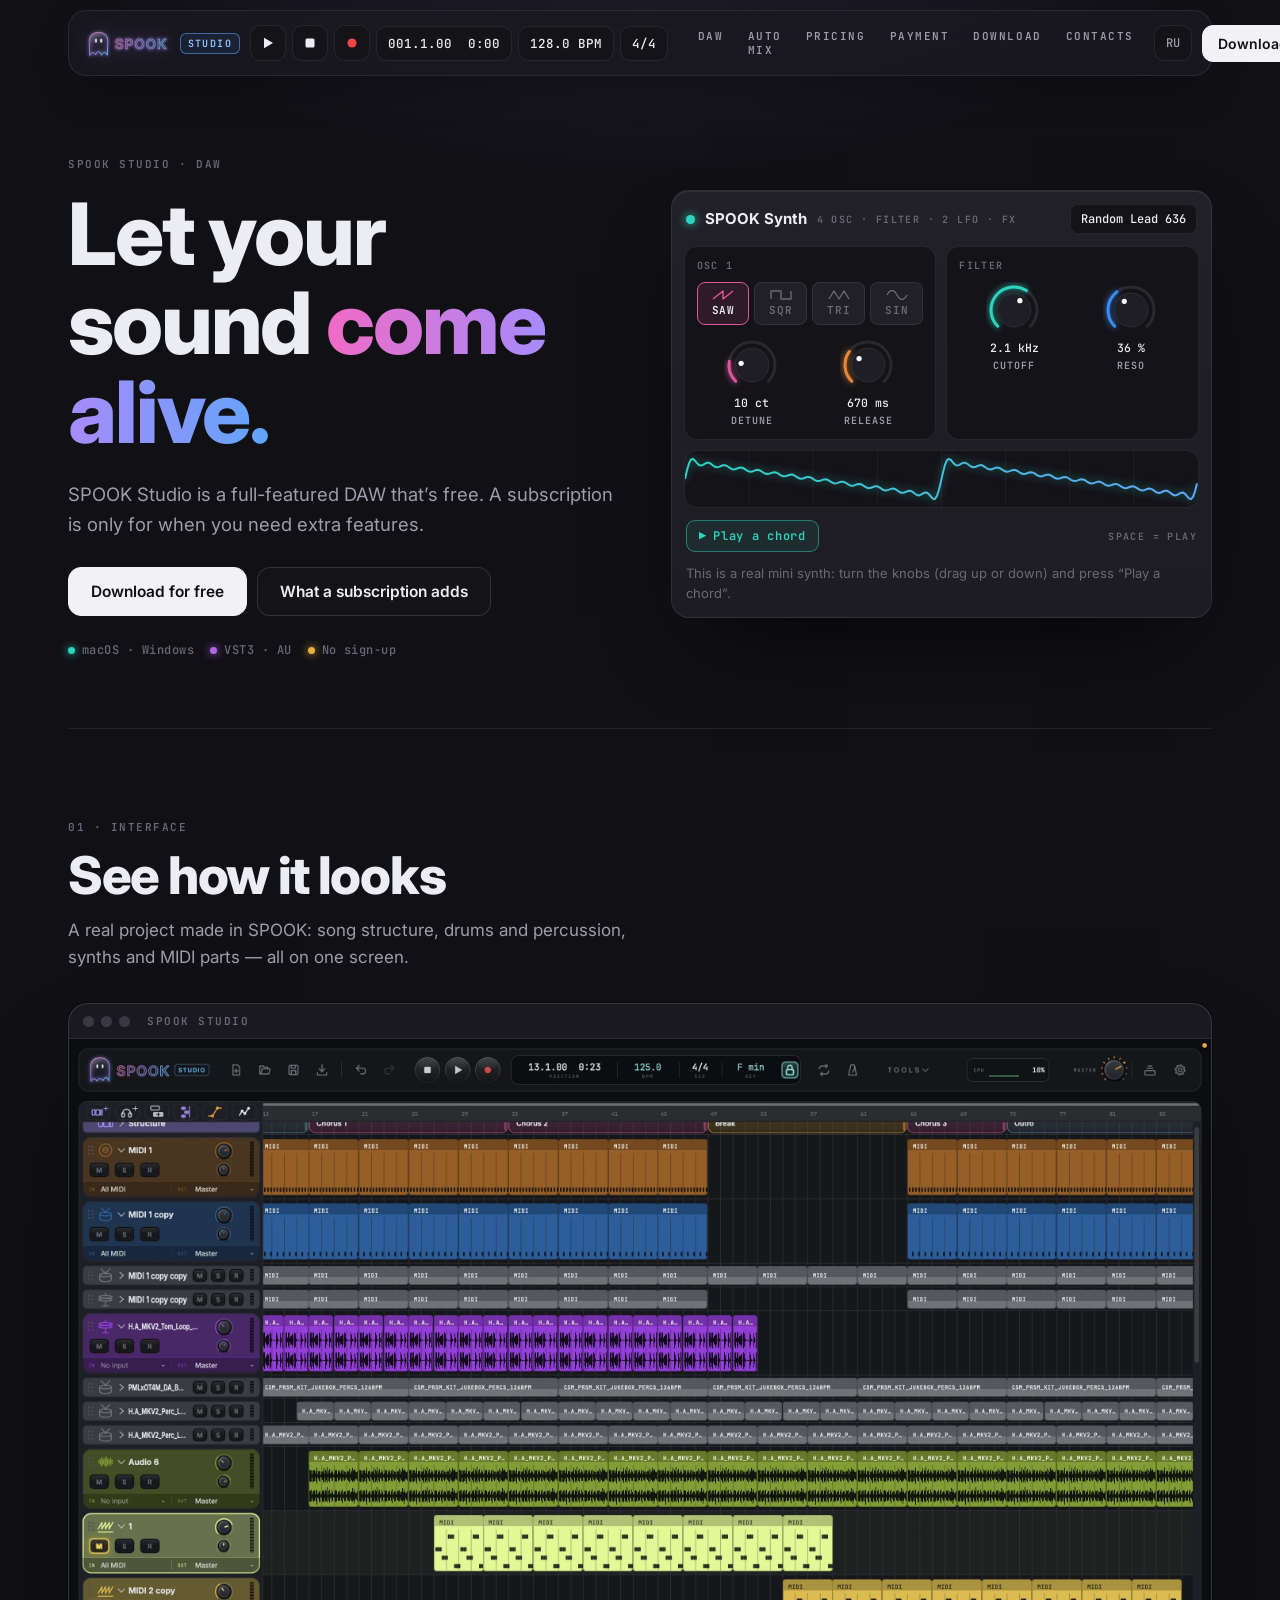
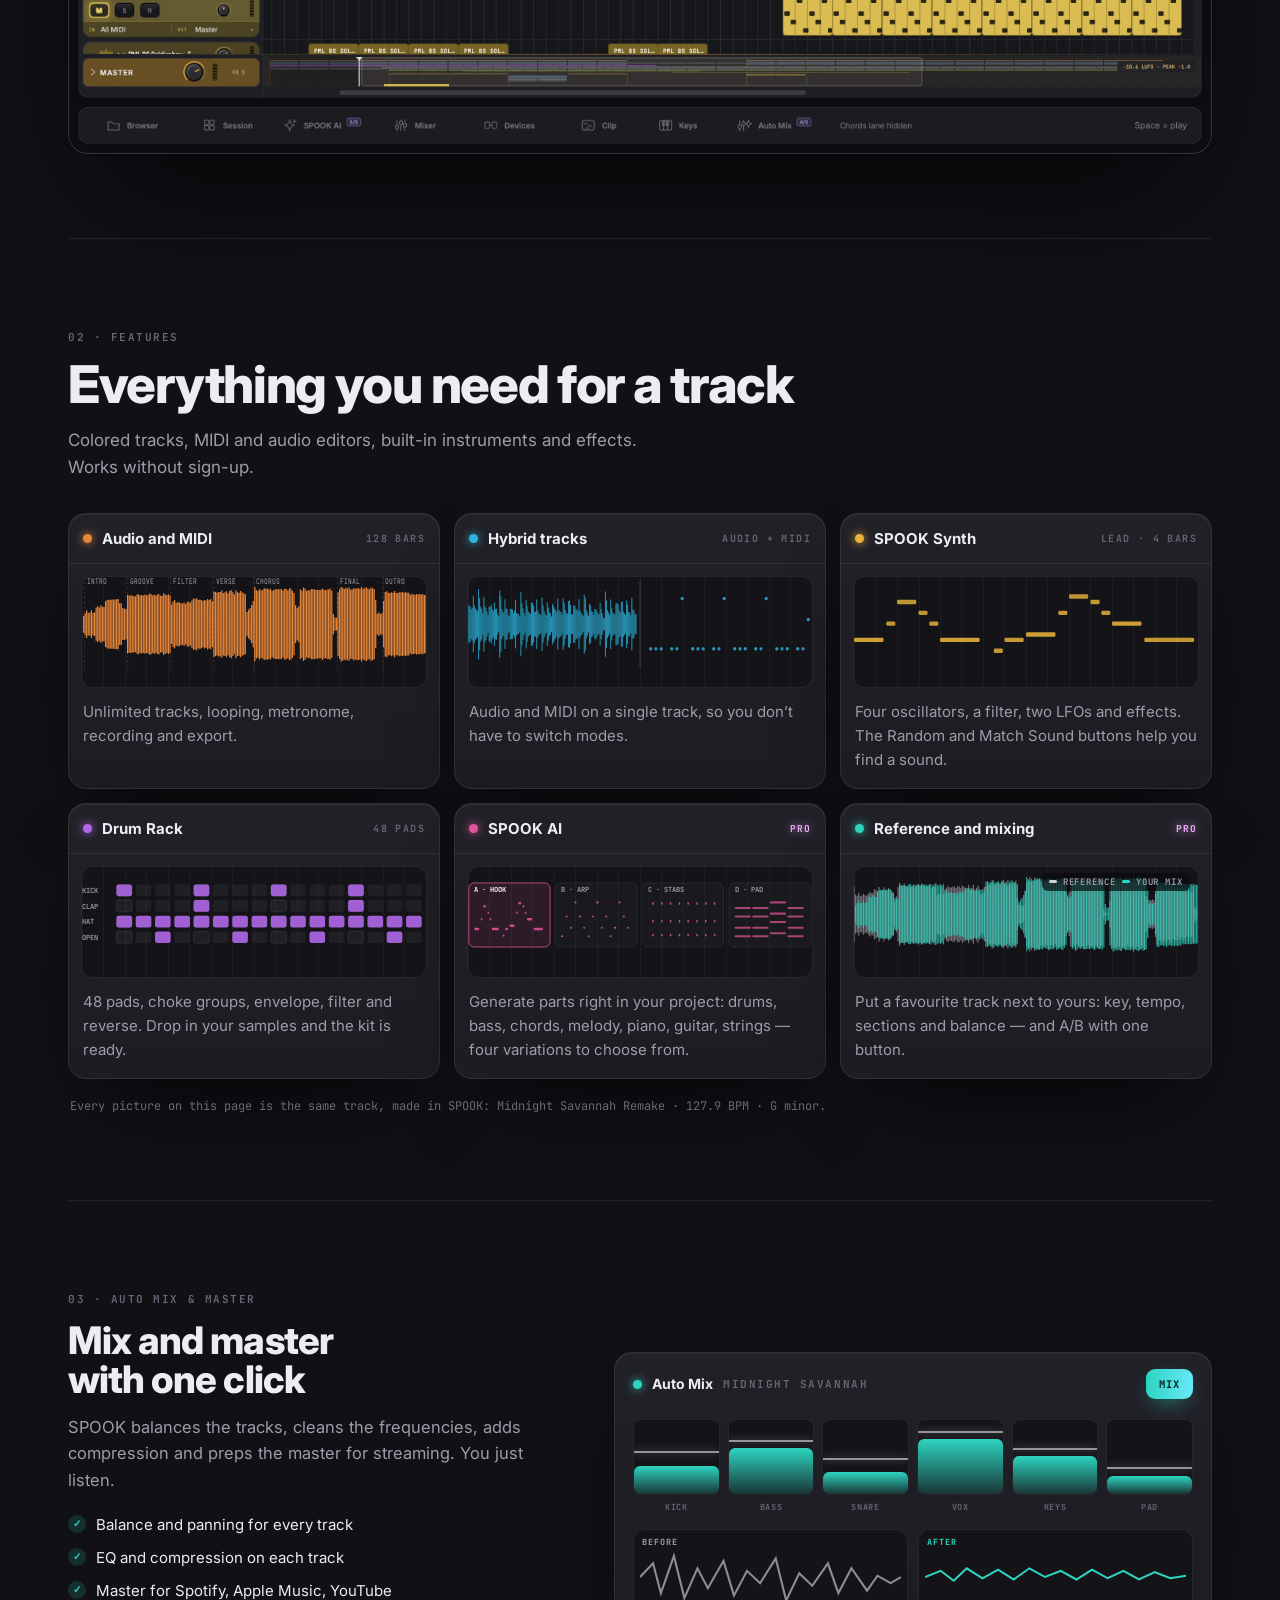
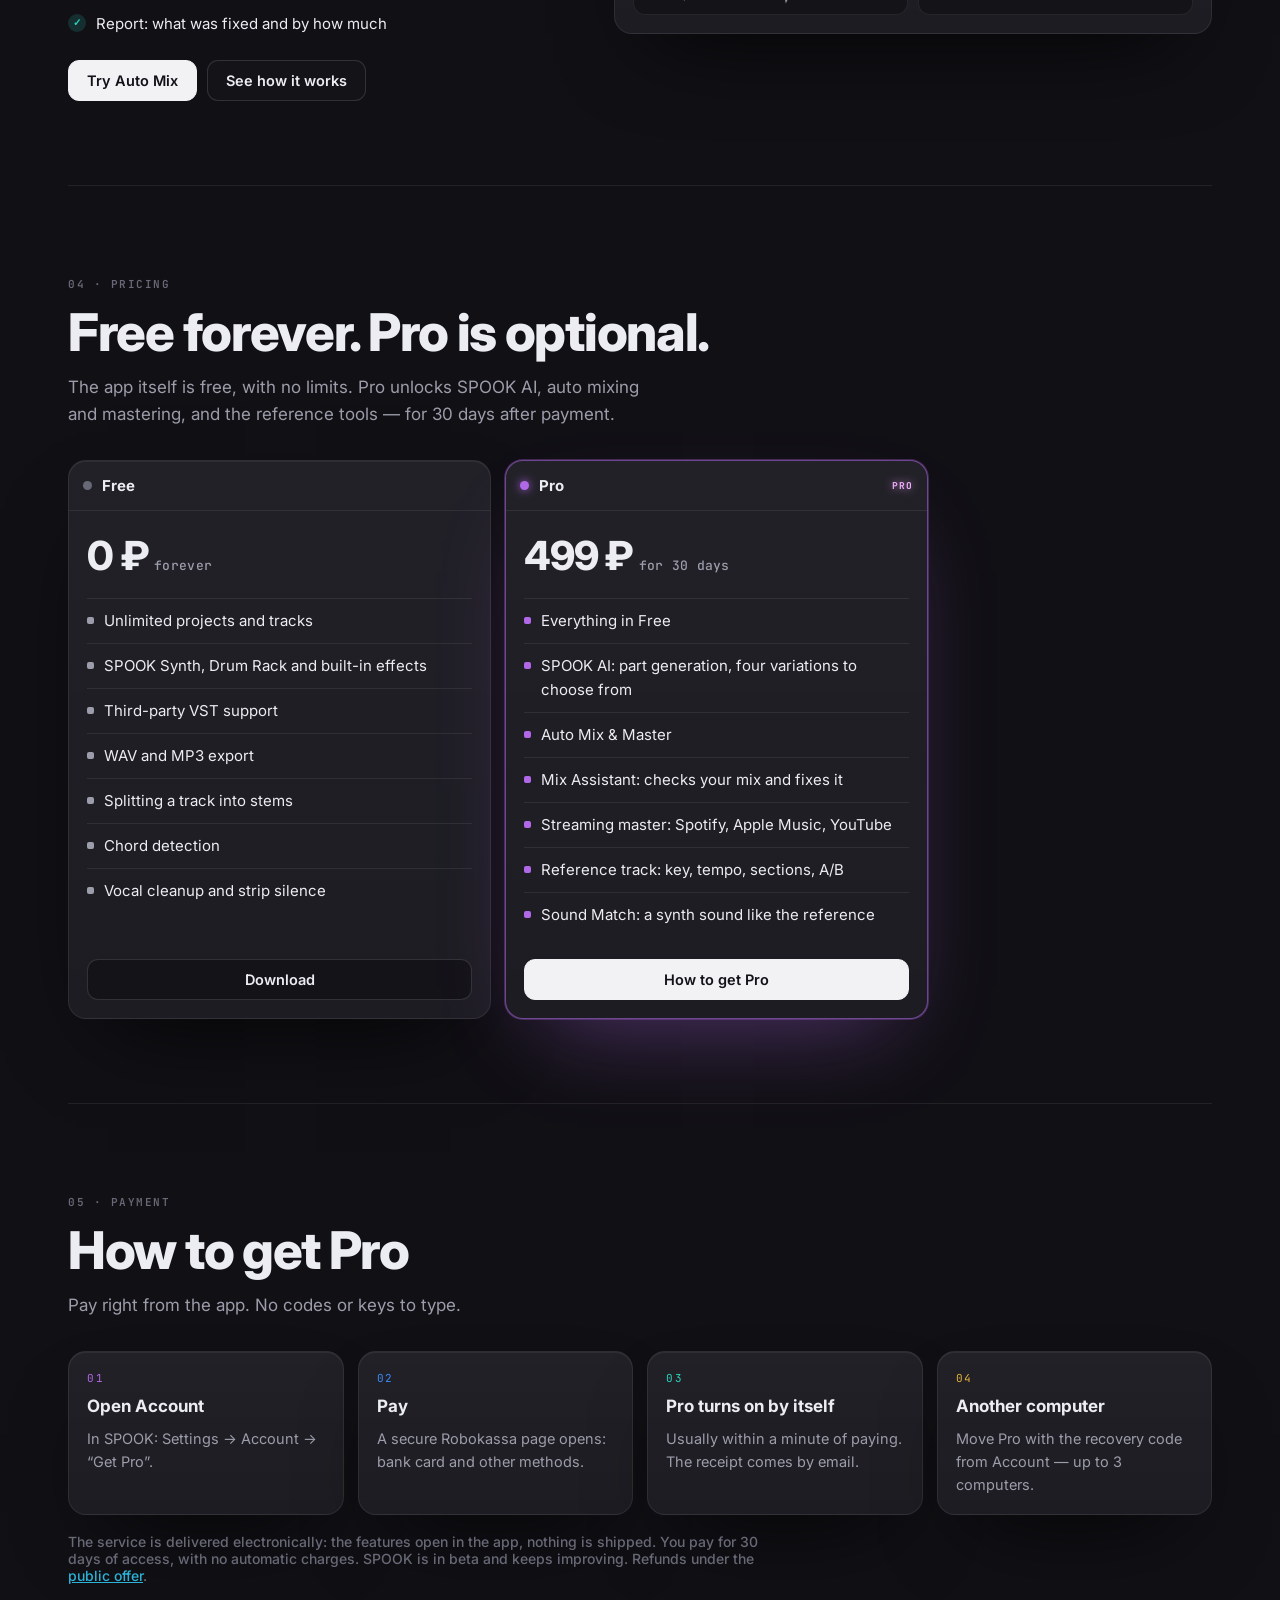
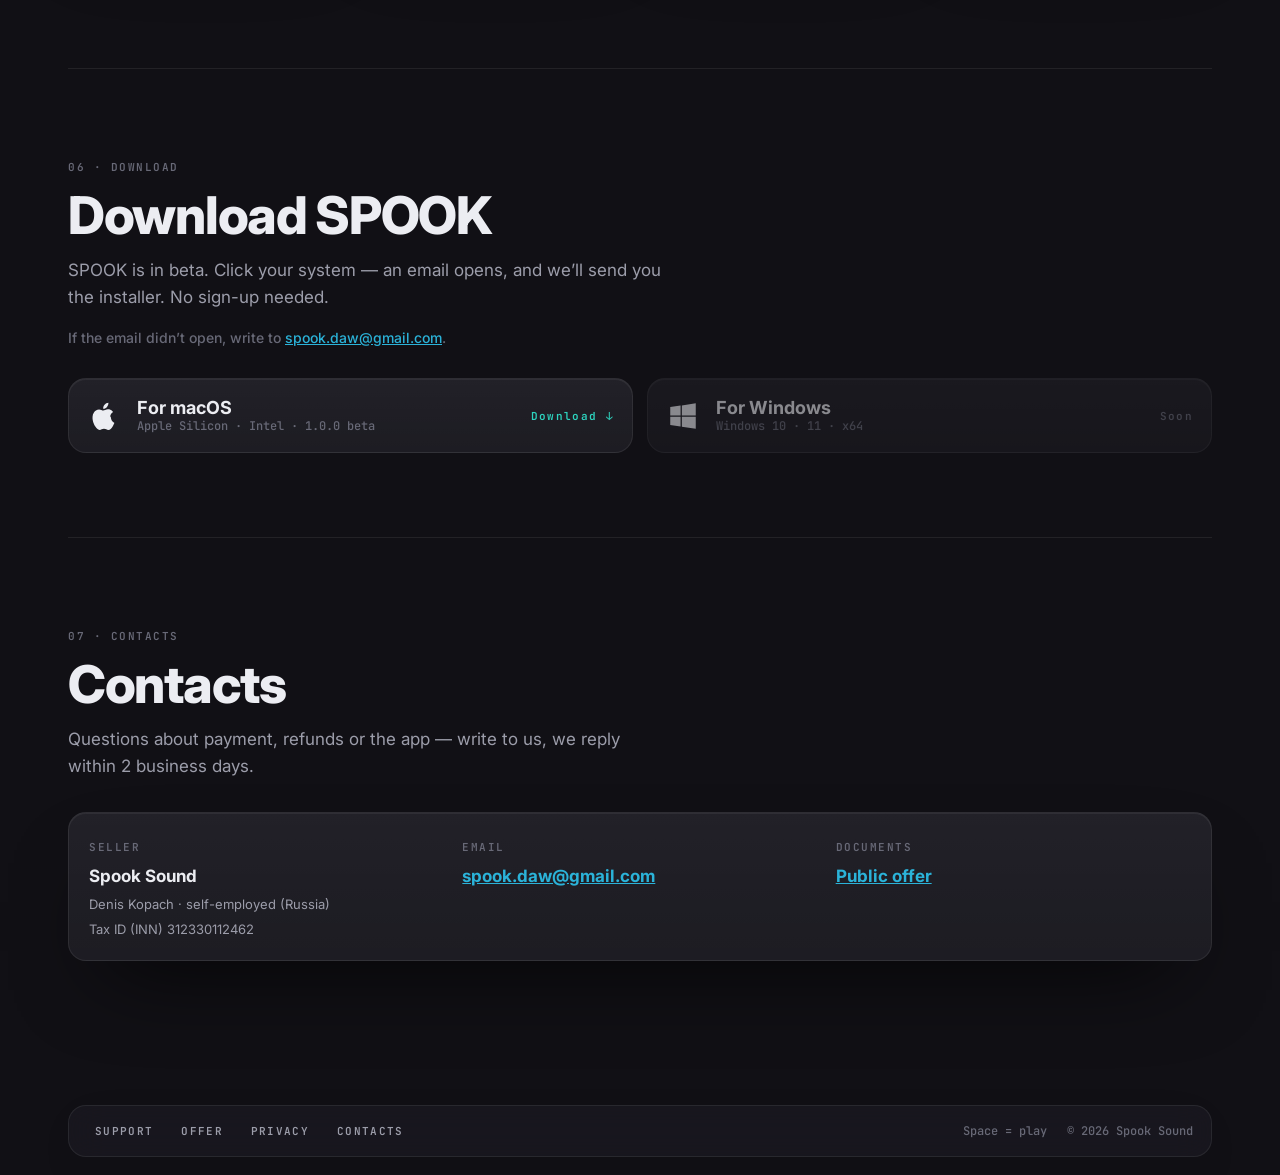
==== commit ec395933: "Fix: Auto Mix section JS (literal newline in EN dict) + RUB-only price + EN numbering - Remove liter" ====
--- a/index.html
+++ b/index.html
@@ -359,7 +359,6 @@
 
     <div class="dev plan hot" style="--c:var(--violet)"><div class="dev-h"><span class="led"></span><b>Pro</b><span class="sp"></span><span class="pro">PRO</span></div>
       <div class="in"><div class="price">499 ₽ <span>за 30 дней</span></div>
-      <p class="alt mono">или $4.99 · €4.99</p>
       <ul><li>Всё из Free</li><li>SPOOK AI: генерация партий, четыре варианта на выбор</li><li>Auto Mix &amp; Master</li><li>Mix Assistant: проверка сведения и исправления</li><li>Мастер для стриминга: Spotify, Apple Music, YouTube</li><li>Референс-трек: тональность, темп, части, A/B</li><li>Sound Match: звук синта как в референсе</li></ul>
       <a class="btn" href="#pay">Как оформить Pro</a></div></div>
   </div>
@@ -531,13 +530,11 @@
 
 /* ---------- RU / EN ---------- */
 (function(){
-var EN={"Бесплатно навсегда. Pro — по желанию.": "Free forever. Pro is optional.", "Сама программа бесплатна без ограничений. Pro открывает функции SPOOK AI и работу с референсом — на месяц после оплаты.": "The app itself is free, with no limits. Pro unlocks SPOOK AI and the reference tools for a month after payment.", "SPOOK Synth, Drum Rack и встроенные эффекты": "SPOOK Synth, Drum Rack and built-in effects", "Чистка вокала и вырезание тишины": "Vocal cleanup and strip silence", "SPOOK AI: генерация партий, четыре варианта на выбор": "SPOOK AI: part generation, four variations to choose from", "Референс-трек: тональность, темп, части, A/B": "Reference track: key, tempo, sections, A/B", "Sound Match: звук синта как в референсе": "Sound Match: a synth sound like the reference", "Оформить Pro": "Get Pro", "Генерация партий прямо в проекте: барабаны, бас, аккорды, мелодия, пиано, гитара, струнные — четыре варианта на выбор.": "Generate parts right in your project: drums, bass, chords, melody, piano, guitar, strings — four variations to choose from.", "Все картинки на этой странице — один и тот же трек, собранный в SPOOK: Midnight Savannah Remake · 127.9 BPM · G minor.": "Every picture on this page is the same track, made in SPOOK: Midnight Savannah Remake · 127.9 BPM · G minor.", "Настоящий проект, собранный в SPOOK: референс, Drum Rack, синтезаторы SPOOK Wave, FX и вокальные выкрики — 10 дорожек, 128 тактов.": "A real project made in SPOOK: a reference, Drum Rack, SPOOK Wave synths, FX and vocal shouts — 10 tracks, 128 bars.", "Откройте SPOOK AI и референс с подпиской Pro.": "Unlock SPOOK AI and the reference tools with Pro.", "Аккаунт нужен для подписки Pro.": "An account is needed for a Pro subscription.","Подписка":"Pricing","Скачать":"Download","Пусть звук":"Let your sound","оживёт.":"come alive.","SPOOK Studio — полноценная DAW, которая бесплатна. Подписка нужна, только если вам понадобятся дополнительные функции.":"SPOOK Studio is a full-featured DAW that’s free. A subscription is only for when you need extra features.","Скачать бесплатно":"Download for free","Что даёт подписка":"What a subscription adds","Сыграть аккорд":"Play a chord","Это настоящий мини-синт: покрутите ручки (потяните вверх или вниз) и нажмите «Сыграть аккорд».":"This is a real mini synth: turn the knobs (drag up or down) and press “Play a chord”.","Без регистрации":"No sign-up","01 · ИНТЕРФЕЙС":"01 · INTERFACE","02 · ВОЗМОЖНОСТИ":"02 · FEATURES","03 · ПОДПИСКА":"03 · PRICING","04 · СКАЧАТЬ":"04 · DOWNLOAD","Посмотрите, как это выглядит":"See how it looks","Настоящий проект, собранный в SPOOK: референс, Drum Rack, синтезаторы SPOOK Wave, FX и вокальные выкрики — 10 дорожек, 128 тактов.":"A finished project in SPOOK Studio: sample browser, colored tracks, audio and MIDI clips on one timeline.","Всё нужное для трека":"Everything you need for a track","Цветные дорожки, редактор MIDI и аудио, встроенные инструменты и эффекты. Работает без регистрации.":"Colored tracks, MIDI and audio editors, built-in instruments and effects. Works without sign-up.","Аудио и MIDI":"Audio and MIDI","Безлимитное число дорожек, петли, метроном, запись и экспорт.":"Unlimited tracks, looping, metronome, recording and export.","Гибридные дорожки":"Hybrid tracks","Аудио и MIDI на одной дорожке, чтобы не переключаться между режимами.":"Audio and MIDI on a single track, so you don’t have to switch modes.","Четыре осциллятора, фильтр, два LFO и эффекты. Кнопки Random и Match Sound помогут найти звук.":"Four oscillators, a filter, two LFOs and effects. The Random and Match Sound buttons help you find a sound.","48 пэдов, чок-группы, огибающая, фильтр и реверс. Перетащите свои семплы — и кит готов.":"48 pads, choke groups, envelope, filter and reverse. Drop in your samples and the kit is ready.","Помощник, который подсказывает идеи прямо в проекте. Барабаны, бас, аккорды, мелодия — четыре варианта на выбор.":"An assistant that suggests ideas right inside your project. Drums, bass, chords, melody — four variations to choose from.","Референс и сведение":"Reference and mixing","Положите любимый трек рядом со своим: тональность, темп, части и баланс — и сравнение одной кнопкой.":"Put a favourite track next to yours: key, tempo, sections and balance — and A/B with one button.","Бесплатно навсегда. Studio — по желанию.":"Free forever. Studio is optional.","Free закрывает основные задачи. Подписка добавляет функции для тех, кто работает каждый день.":"Free covers the essentials. A subscription adds features for those who work every day.","навсегда":"forever","в месяц":"per month","Безлимитные проекты и дорожки":"Unlimited projects and tracks","SPOOK Synth и встроенные эффекты":"SPOOK Synth and built-in effects","Поддержка сторонних VST":"Third-party VST support","Экспорт в WAV и MP3":"WAV and MP3 export","Всё из Free":"Everything in Free","Функции Studio (укажите свои)":"Studio features (add your own)","Облачное хранение проектов":"Cloud project storage","Экспорт в стемы":"Stem export","Ранний доступ к обновлениям":"Early access to updates","Попробовать Studio":"Try Studio","Всё из Studio":"Everything in Studio","Совместная работа над проектами":"Collaborate on projects","Расширенное облачное хранилище":"Expanded cloud storage","Приоритетная поддержка":"Priority support","Выбрать Pro":"Choose Pro","Скачайте SPOOK":"Download SPOOK","Установка занимает минуту. Регистрация не нужна.":"Installs in a minute. No sign-up needed.","Для Windows":"For Windows","Для macOS":"For macOS","Поддержка":"Support","Лицензия":"License","Контакты":"Contact","Ежемесячно":"Monthly","Ежегодно":"Yearly","списывается раз в год":"billed once a year","Регистрация":"Sign up","Войти":"Log in","Создайте аккаунт":"Create your account","С возвращением":"Welcome back","Аккаунт нужен для подписки Pro.":"An account is needed for Studio and Pro subscriptions.","Имя":"Name","Эл. почта":"Email","Пароль":"Password","Я согласен с условиями лицензии":"I agree to the license terms","Создать аккаунт":"Create account","Демо-режим: данные никуда не отправляются.":"Demo mode: nothing is sent anywhere.","Кабинет":"Account","Обзор":"Overview","Загрузки":"Downloads","Настройки":"Settings","Ваш тариф":"Your plan","Откройте SPOOK AI и референс с подпиской Pro.":"Get more with a Studio or Pro subscription.","Выбрать тариф":"Choose a plan","Скачайте SPOOK Studio для вашей системы.":"Download SPOOK Studio for your system.","Сохранить":"Save","Выйти из аккаунта":"Log out","Демо-режим: данные хранятся только в вашем браузере.":"Demo mode: data is stored only in your browser."};
-Object.assign(EN,{"SPOOK сейчас в бета-тесте. Нажмите на вашу систему — начнётся загрузка установщика. Регистрация не нужна.": "SPOOK is in beta. Click your system — an email opens, and we’ll send you the installer. No sign-up needed.", "Если письмо не открылось, напишите на": "If the email didn’t open, write to", "Настоящий проект, собранный в SPOOK: структура трека, барабаны и перкуссия, синтезаторы и MIDI-партии — всё на одном экране.": "A real project made in SPOOK: song structure, drums and percussion, synths and MIDI parts — all on one screen.", "Оплата": "Payment", "Контакты": "Contacts", "Скачать": "Download", "Сама программа бесплатна без ограничений. Pro открывает SPOOK AI, авто-сведение и мастеринг, работу с референсом — на 30 дней после оплаты.": "The app itself is free, with no limits. Pro unlocks SPOOK AI, auto mixing and mastering, and the reference tools — for 30 days after payment.", "Разделение трека на стемы": "Splitting a track into stems", "Распознавание аккордов": "Chord detection", "499 ₽": "$4.99", "за 30 дней": "for 30 days", "или $4.99 · €4.99": "or 499 ₽ · €4.99", "Mix Assistant: проверка сведения и исправления": "Mix Assistant: checks your mix and fixes it", "Мастер для стриминга: Spotify, Apple Music, YouTube": "Streaming master: Spotify, Apple Music, YouTube", "Как оформить Pro": "How to get Pro", "04 · ОПЛАТА": "05 · PAYMENT", "05 · СКАЧАТЬ": "06 · DOWNLOAD", "06 · КОНТАКТЫ": "07 · CONTACTS", "Оплата — прямо из программы. Вводить коды и ключи не нужно.": "Pay right from the app. No codes or keys to type.", "Откройте Account": "Open Account", "В SPOOK: Настройки → Account → «Get Pro».": "In SPOOK: Settings → Account → “Get Pro”.", "Оплатите": "Pay", "Откроется защищённая страница Robokassa: банковская карта, СБП и другие способы.": "A secure Robokassa page opens: bank card and other methods.", "Pro включится сам": "Pro turns on by itself", "Обычно в течение минуты после оплаты. Чек придёт на почту.": "Usually within a minute of paying. The receipt comes by email.", "Другой компьютер": "Another computer", "Перенесите Pro кодом восстановления из Account — до 3 компьютеров.": "Move Pro with the recovery code from Account — up to 3 computers.", "Услуга оказывается в электронном виде: доступ к функциям открывается в программе, физическая доставка не требуется. Оплата за 30 дней доступа, автоматических списаний нет. SPOOK в бета-версии и постоянно улучшается. Возврат — по условиям": "The service is delivered electronically: the features open in the app, nothing is shipped. You pay for 30 days of access, with no automatic charges. SPOOK is in beta and keeps improving. Refunds under the", "оферты": "public offer", "Вопросы об оплате, возврате и работе программы — пишите, отвечаем в течение 2 рабочих дней.": "Questions about payment, refunds or the app — write to us, we reply within 2 business days.", "ПРОДАВЕЦ": "SELLER", "Копач Денис Юрьевич · самозанятый": "Denis Kopach · self-employed (Russia)", "ИНН 312330112462": "Tax ID (INN) 312330112462", "ПОЧТА": "EMAIL", "ДОКУМЕНТЫ": "DOCUMENTS", "Публичная оферта": "Public offer", "Поддержка": "Support", "Оферта": "Offer", "Персональные данные": "Privacy", "03 · AUTO MIX & MASTER": "03 · AUTO MIX & MASTER", "Сведение и мастеринг
-<br>одной кнопкой": "Mix and master
-<br>with one click", "SPOOK сам выравнивает баланс дорожек, чистит частоты, ставит компрессию и готовит мастер под стриминг. Вам остаётся слушать.": "SPOOK balances the tracks, cleans the frequencies, adds compression and preps the master for streaming. You just listen.", "Баланс и панорама всех дорожек": "Balance and panning for every track", "Эквалайзер и компрессия на каждой дорожке": "EQ and compression on each track", "Мастер под Spotify, Apple Music, YouTube": "Master for Spotify, Apple Music, YouTube", "Отчёт: что и на сколько поправлено": "Report: what was fixed and by how much", "Попробовать Auto Mix": "Try Auto Mix", "Смотреть, как это работает": "See how it works", "СВЕСТИ": "MIX", "ДО": "BEFORE", "ПОСЛЕ": "AFTER"});
+var EN={"Бесплатно навсегда. Pro — по желанию.": "Free forever. Pro is optional.", "Сама программа бесплатна без ограничений. Pro открывает функции SPOOK AI и работу с референсом — на месяц после оплаты.": "The app itself is free, with no limits. Pro unlocks SPOOK AI and the reference tools for a month after payment.", "SPOOK Synth, Drum Rack и встроенные эффекты": "SPOOK Synth, Drum Rack and built-in effects", "Чистка вокала и вырезание тишины": "Vocal cleanup and strip silence", "SPOOK AI: генерация партий, четыре варианта на выбор": "SPOOK AI: part generation, four variations to choose from", "Референс-трек: тональность, темп, части, A/B": "Reference track: key, tempo, sections, A/B", "Sound Match: звук синта как в референсе": "Sound Match: a synth sound like the reference", "Оформить Pro": "Get Pro", "Генерация партий прямо в проекте: барабаны, бас, аккорды, мелодия, пиано, гитара, струнные — четыре варианта на выбор.": "Generate parts right in your project: drums, bass, chords, melody, piano, guitar, strings — four variations to choose from.", "Все картинки на этой странице — один и тот же трек, собранный в SPOOK: Midnight Savannah Remake · 127.9 BPM · G minor.": "Every picture on this page is the same track, made in SPOOK: Midnight Savannah Remake · 127.9 BPM · G minor.", "Настоящий проект, собранный в SPOOK: референс, Drum Rack, синтезаторы SPOOK Wave, FX и вокальные выкрики — 10 дорожек, 128 тактов.": "A real project made in SPOOK: a reference, Drum Rack, SPOOK Wave synths, FX and vocal shouts — 10 tracks, 128 bars.", "Откройте SPOOK AI и референс с подпиской Pro.": "Unlock SPOOK AI and the reference tools with Pro.", "Аккаунт нужен для подписки Pro.": "An account is needed for a Pro subscription.","Подписка":"Pricing","Скачать":"Download","Пусть звук":"Let your sound","оживёт.":"come alive.","SPOOK Studio — полноценная DAW, которая бесплатна. Подписка нужна, только если вам понадобятся дополнительные функции.":"SPOOK Studio is a full-featured DAW that’s free. A subscription is only for when you need extra features.","Скачать бесплатно":"Download for free","Что даёт подписка":"What a subscription adds","Сыграть аккорд":"Play a chord","Это настоящий мини-синт: покрутите ручки (потяните вверх или вниз) и нажмите «Сыграть аккорд».":"This is a real mini synth: turn the knobs (drag up or down) and press “Play a chord”.","Без регистрации":"No sign-up","01 · ИНТЕРФЕЙС":"01 · INTERFACE","02 · ВОЗМОЖНОСТИ":"02 · FEATURES","04 · ПОДПИСКА":"04 · PRICING","06 · СКАЧАТЬ":"06 · DOWNLOAD","Посмотрите, как это выглядит":"See how it looks","Настоящий проект, собранный в SPOOK: референс, Drum Rack, синтезаторы SPOOK Wave, FX и вокальные выкрики — 10 дорожек, 128 тактов.":"A finished project in SPOOK Studio: sample browser, colored tracks, audio and MIDI clips on one timeline.","Всё нужное для трека":"Everything you need for a track","Цветные дорожки, редактор MIDI и аудио, встроенные инструменты и эффекты. Работает без регистрации.":"Colored tracks, MIDI and audio editors, built-in instruments and effects. Works without sign-up.","Аудио и MIDI":"Audio and MIDI","Безлимитное число дорожек, петли, метроном, запись и экспорт.":"Unlimited tracks, looping, metronome, recording and export.","Гибридные дорожки":"Hybrid tracks","Аудио и MIDI на одной дорожке, чтобы не переключаться между режимами.":"Audio and MIDI on a single track, so you don’t have to switch modes.","Четыре осциллятора, фильтр, два LFO и эффекты. Кнопки Random и Match Sound помогут найти звук.":"Four oscillators, a filter, two LFOs and effects. The Random and Match Sound buttons help you find a sound.","48 пэдов, чок-группы, огибающая, фильтр и реверс. Перетащите свои семплы — и кит готов.":"48 pads, choke groups, envelope, filter and reverse. Drop in your samples and the kit is ready.","Помощник, который подсказывает идеи прямо в проекте. Барабаны, бас, аккорды, мелодия — четыре варианта на выбор.":"An assistant that suggests ideas right inside your project. Drums, bass, chords, melody — four variations to choose from.","Референс и сведение":"Reference and mixing","Положите любимый трек рядом со своим: тональность, темп, части и баланс — и сравнение одной кнопкой.":"Put a favourite track next to yours: key, tempo, sections and balance — and A/B with one button.","Бесплатно навсегда. Studio — по желанию.":"Free forever. Studio is optional.","Free закрывает основные задачи. Подписка добавляет функции для тех, кто работает каждый день.":"Free covers the essentials. A subscription adds features for those who work every day.","навсегда":"forever","в месяц":"per month","Безлимитные проекты и дорожки":"Unlimited projects and tracks","SPOOK Synth и встроенные эффекты":"SPOOK Synth and built-in effects","Поддержка сторонних VST":"Third-party VST support","Экспорт в WAV и MP3":"WAV and MP3 export","Всё из Free":"Everything in Free","Функции Studio (укажите свои)":"Studio features (add your own)","Облачное хранение проектов":"Cloud project storage","Экспорт в стемы":"Stem export","Ранний доступ к обновлениям":"Early access to updates","Попробовать Studio":"Try Studio","Всё из Studio":"Everything in Studio","Совместная работа над проектами":"Collaborate on projects","Расширенное облачное хранилище":"Expanded cloud storage","Приоритетная поддержка":"Priority support","Выбрать Pro":"Choose Pro","Скачайте SPOOK":"Download SPOOK","Установка занимает минуту. Регистрация не нужна.":"Installs in a minute. No sign-up needed.","Для Windows":"For Windows","Для macOS":"For macOS","Поддержка":"Support","Лицензия":"License","Контакты":"Contact","Ежемесячно":"Monthly","Ежегодно":"Yearly","списывается раз в год":"billed once a year","Регистрация":"Sign up","Войти":"Log in","Создайте аккаунт":"Create your account","С возвращением":"Welcome back","Аккаунт нужен для подписки Pro.":"An account is needed for Studio and Pro subscriptions.","Имя":"Name","Эл. почта":"Email","Пароль":"Password","Я согласен с условиями лицензии":"I agree to the license terms","Создать аккаунт":"Create account","Демо-режим: данные никуда не отправляются.":"Demo mode: nothing is sent anywhere.","Кабинет":"Account","Обзор":"Overview","Загрузки":"Downloads","Настройки":"Settings","Ваш тариф":"Your plan","Откройте SPOOK AI и референс с подпиской Pro.":"Get more with a Studio or Pro subscription.","Выбрать тариф":"Choose a plan","Скачайте SPOOK Studio для вашей системы.":"Download SPOOK Studio for your system.","Сохранить":"Save","Выйти из аккаунта":"Log out","Демо-режим: данные хранятся только в вашем браузере.":"Demo mode: data is stored only in your browser."};
+Object.assign(EN,{"SPOOK сейчас в бета-тесте. Нажмите на вашу систему — начнётся загрузка установщика. Регистрация не нужна.": "SPOOK is in beta. Click your system — an email opens, and we’ll send you the installer. No sign-up needed.", "Если письмо не открылось, напишите на": "If the email didn’t open, write to", "Настоящий проект, собранный в SPOOK: структура трека, барабаны и перкуссия, синтезаторы и MIDI-партии — всё на одном экране.": "A real project made in SPOOK: song structure, drums and percussion, synths and MIDI parts — all on one screen.", "Оплата": "Payment", "Контакты": "Contacts", "Скачать": "Download", "Сама программа бесплатна без ограничений. Pro открывает SPOOK AI, авто-сведение и мастеринг, работу с референсом — на 30 дней после оплаты.": "The app itself is free, with no limits. Pro unlocks SPOOK AI, auto mixing and mastering, and the reference tools — for 30 days after payment.", "Разделение трека на стемы": "Splitting a track into stems", "Распознавание аккордов": "Chord detection", "за 30 дней": "for 30 days", "Mix Assistant: проверка сведения и исправления": "Mix Assistant: checks your mix and fixes it", "Мастер для стриминга: Spotify, Apple Music, YouTube": "Streaming master: Spotify, Apple Music, YouTube", "Как оформить Pro": "How to get Pro", "05 · ОПЛАТА": "05 · PAYMENT",  "07 · КОНТАКТЫ": "07 · CONTACTS", "Оплата — прямо из программы. Вводить коды и ключи не нужно.": "Pay right from the app. No codes or keys to type.", "Откройте Account": "Open Account", "В SPOOK: Настройки → Account → «Get Pro».": "In SPOOK: Settings → Account → “Get Pro”.", "Оплатите": "Pay", "Откроется защищённая страница Robokassa: банковская карта, СБП и другие способы.": "A secure Robokassa page opens: bank card and other methods.", "Pro включится сам": "Pro turns on by itself", "Обычно в течение минуты после оплаты. Чек придёт на почту.": "Usually within a minute of paying. The receipt comes by email.", "Другой компьютер": "Another computer", "Перенесите Pro кодом восстановления из Account — до 3 компьютеров.": "Move Pro with the recovery code from Account — up to 3 computers.", "Услуга оказывается в электронном виде: доступ к функциям открывается в программе, физическая доставка не требуется. Оплата за 30 дней доступа, автоматических списаний нет. SPOOK в бета-версии и постоянно улучшается. Возврат — по условиям": "The service is delivered electronically: the features open in the app, nothing is shipped. You pay for 30 days of access, with no automatic charges. SPOOK is in beta and keeps improving. Refunds under the", "оферты": "public offer", "Вопросы об оплате, возврате и работе программы — пишите, отвечаем в течение 2 рабочих дней.": "Questions about payment, refunds or the app — write to us, we reply within 2 business days.", "ПРОДАВЕЦ": "SELLER", "Копач Денис Юрьевич · самозанятый": "Denis Kopach · self-employed (Russia)", "ИНН 312330112462": "Tax ID (INN) 312330112462", "ПОЧТА": "EMAIL", "ДОКУМЕНТЫ": "DOCUMENTS", "Публичная оферта": "Public offer", "Поддержка": "Support", "Оферта": "Offer", "Персональные данные": "Privacy", "03 · AUTO MIX & MASTER": "03 · AUTO MIX & MASTER", "SPOOK сам выравнивает баланс дорожек, чистит частоты, ставит компрессию и готовит мастер под стриминг. Вам остаётся слушать.": "SPOOK balances the tracks, cleans the frequencies, adds compression and preps the master for streaming. You just listen.", "Баланс и панорама всех дорожек": "Balance and panning for every track", "Эквалайзер и компрессия на каждой дорожке": "EQ and compression on each track", "Мастер под Spotify, Apple Music, YouTube": "Master for Spotify, Apple Music, YouTube", "Отчёт: что и на сколько поправлено": "Report: what was fixed and by how much", "Попробовать Auto Mix": "Try Auto Mix", "Смотреть, как это работает": "See how it works", "СВЕСТИ": "MIX", "ДО": "BEFORE", "Сведение и мастеринг": "Mix and master", "одной кнопкой": "with one click", "ПОСЛЕ": "AFTER", "Скоро": "Soon", "Скачать ↓": "Download ↓"});
 var TT={ru:document.title,en:"SPOOK Studio — free DAW"};
 var ALT={ru:"Интерфейс SPOOK Studio с готовым проектом",en:"SPOOK Studio interface with a finished project"};
-function usd(t){var m=t.match(/^([\d\s ]+)\s*₽$/);if(!m)return null;var n=parseInt(m[1].replace(/[\s ]/g,""),10);return n===0?"$0":"$"+(Math.ceil(n/85)-.01).toFixed(2)}
+function usd(){return null}
 function apply(lang){
   var w=document.createTreeWalker(document.body,NodeFilter.SHOW_TEXT,{acceptNode:function(n){var p=n.parentNode.nodeName;return(p==="SCRIPT"||p==="STYLE")?NodeFilter.FILTER_REJECT:NodeFilter.FILTER_ACCEPT}});
   var n;
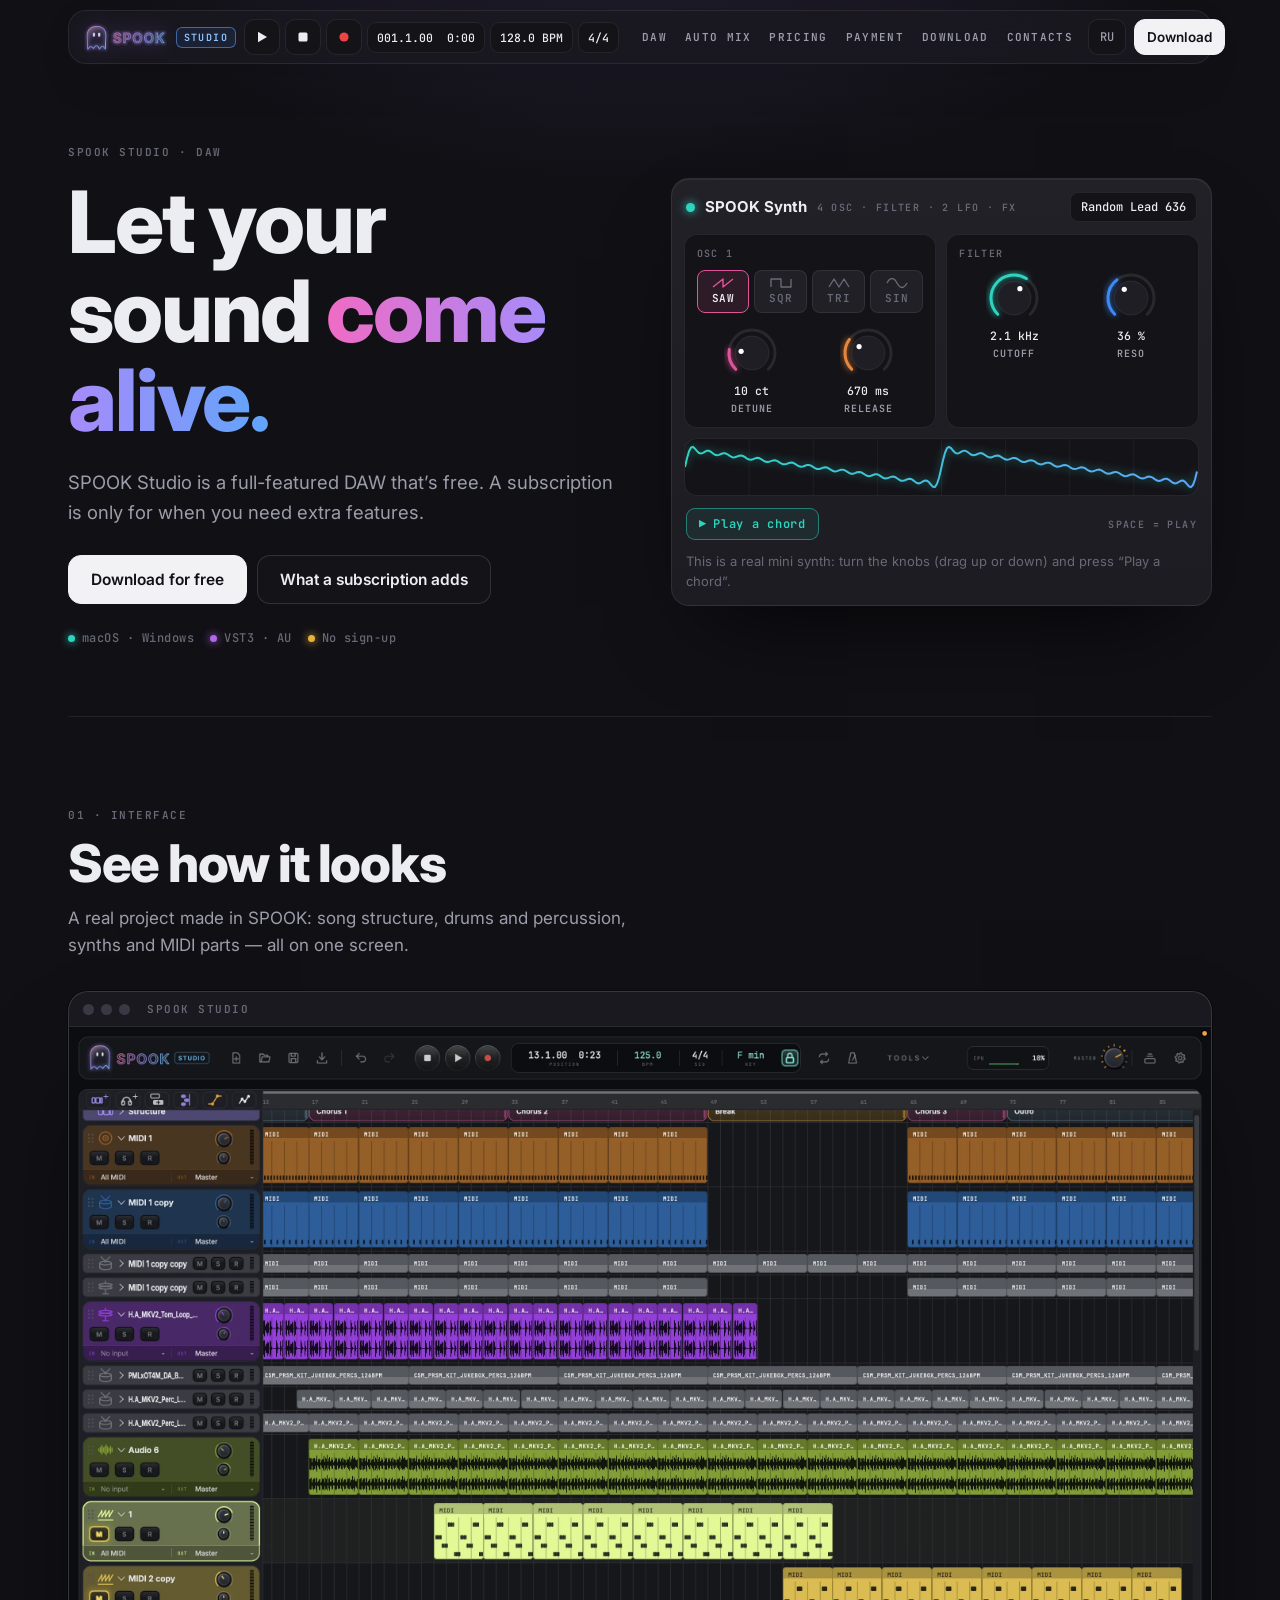
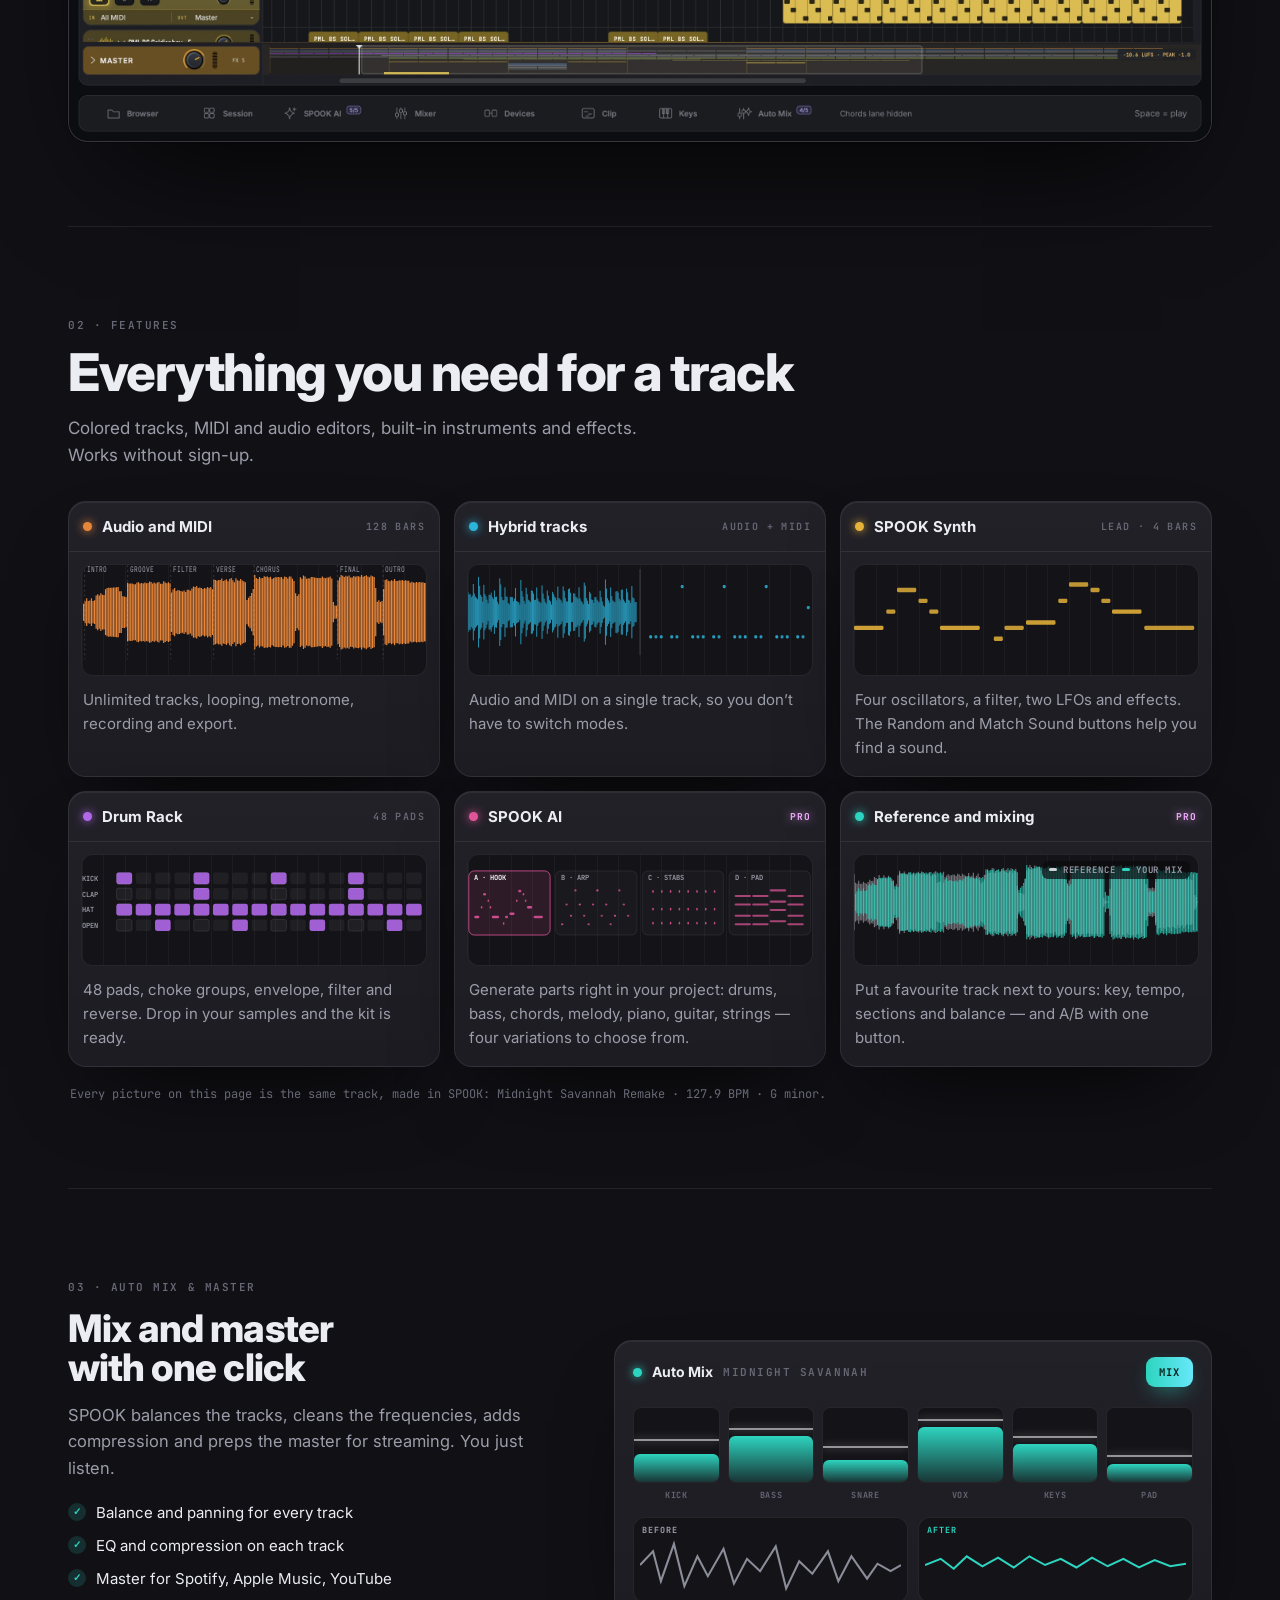
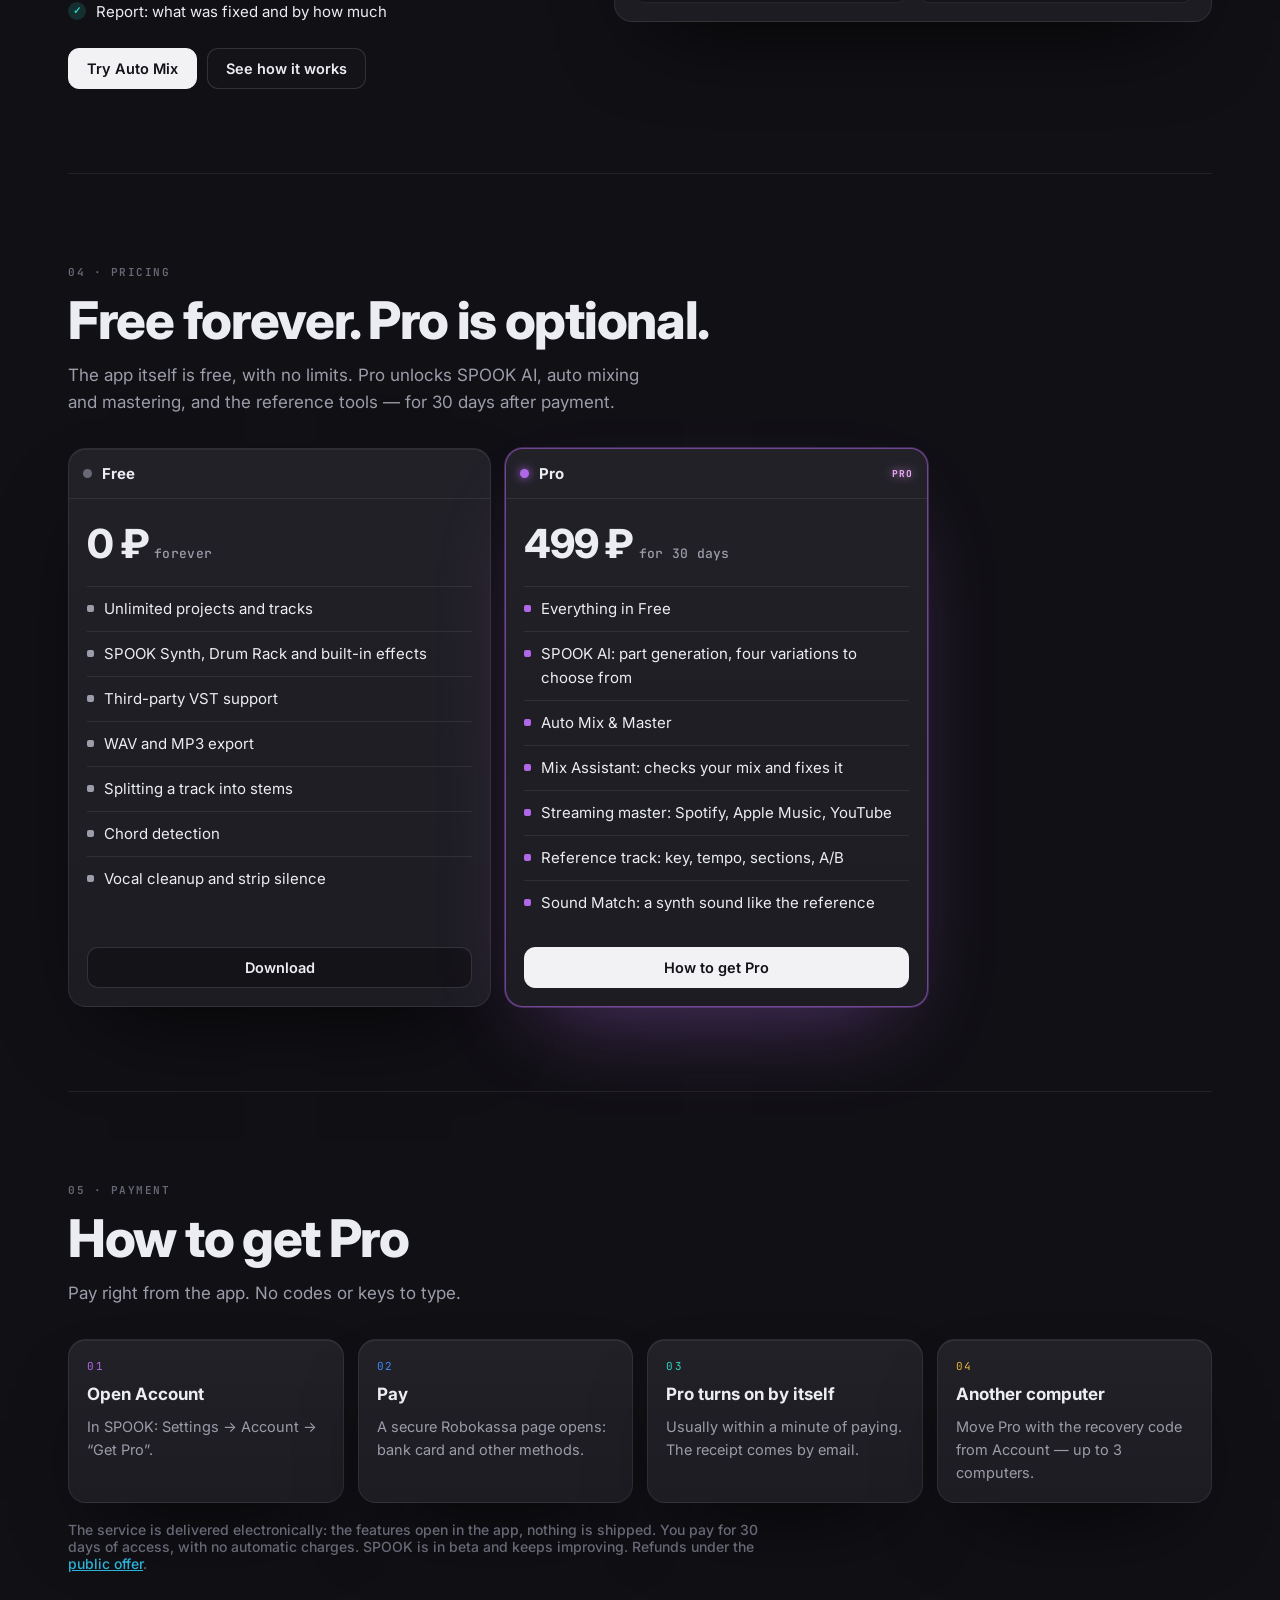
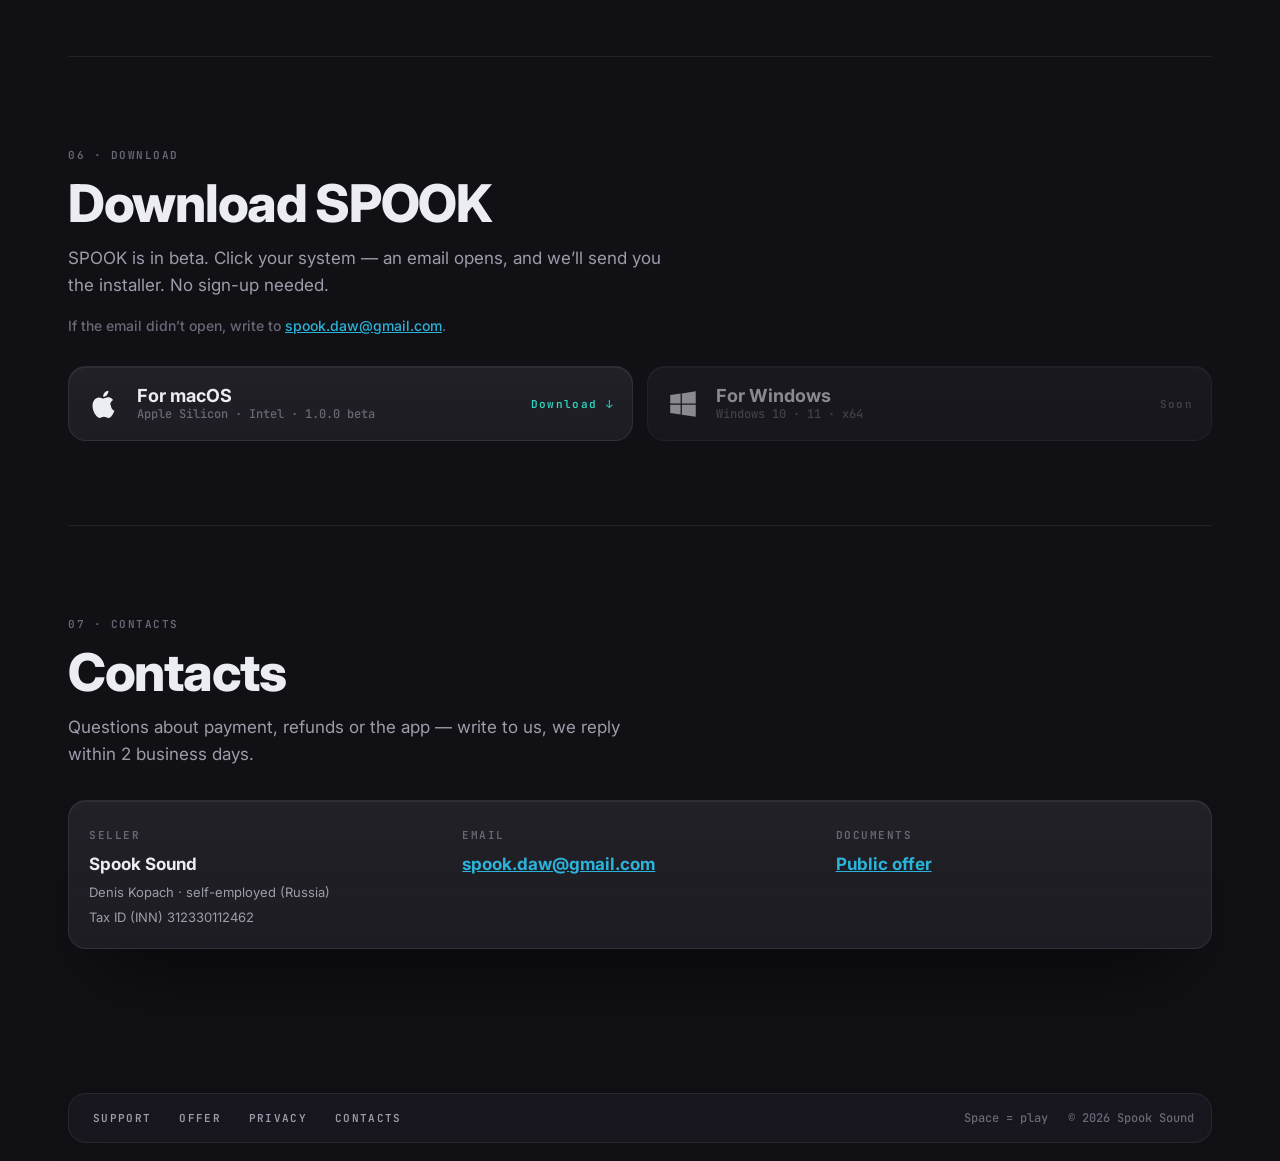
==== commit d31b2bde: "Fix: top bar overflows with added Auto Mix nav item - The extra "Auto Mix" link made the top bar wid" ====
--- a/index.html
+++ b/index.html
@@ -28,19 +28,19 @@
 
 /* ---------- the app's top bar ---------- */
 .top{position:sticky;top:10px;z-index:20;margin-top:10px}
-.bar{display:flex;align-items:center;gap:10px;background:rgba(26,25,32,.82);-webkit-backdrop-filter:blur(18px) saturate(150%);backdrop-filter:blur(18px) saturate(150%);
-  border:1px solid var(--line);border-radius:18px;padding:9px 10px 9px 14px;box-shadow:0 18px 50px -24px rgba(0,0,0,.8)}
-.logo{display:flex;align-items:center;gap:10px;text-decoration:none}
+.bar{display:flex;align-items:center;gap:8px;background:rgba(26,25,32,.82);-webkit-backdrop-filter:blur(18px) saturate(150%);backdrop-filter:blur(18px) saturate(150%);
+  border:1px solid var(--line);border-radius:18px;padding:8px 9px 8px 12px;box-shadow:0 18px 50px -24px rgba(0,0,0,.8)}
+.logo{display:flex;align-items:center;gap:8px;text-decoration:none}
 .logo img{height:34px;width:auto;display:block;filter:drop-shadow(0 0 10px rgba(167,139,250,.35))}
 .badge{font:600 10px var(--mono);letter-spacing:.14em;color:#93C5FD;border:1px solid rgba(96,165,250,.55);background:rgba(59,139,246,.1);padding:3px 7px;border-radius:6px}
-.chip{font:500 12.5px var(--mono);color:var(--ink);background:var(--well);border:1px solid var(--line);border-radius:10px;padding:8px 11px;white-space:nowrap}
+.chip{font:500 11.5px var(--mono);color:var(--ink);background:var(--well);border:1px solid var(--line);border-radius:9px;padding:7px 9px;white-space:nowrap}
 .tbtn{width:36px;height:36px;display:grid;place-items:center;background:var(--well);border:1px solid var(--line);border-radius:10px;color:var(--ink);cursor:pointer;flex:none}
 .tbtn:hover{border-color:var(--line2)}
 .tbtn svg{width:14px;height:14px}
 .tbtn.rec{color:var(--red)}
 .sp{flex:1}
 .nav{display:flex;gap:4px}
-.nav a{font:600 11px var(--mono);letter-spacing:.14em;text-transform:uppercase;color:var(--mute);text-decoration:none;padding:9px 10px;border-radius:9px}
+.nav a{font:600 11px var(--mono);letter-spacing:.12em;text-transform:uppercase;color:var(--mute);text-decoration:none;padding:8px 7px;border-radius:8px;white-space:nowrap;flex:none}
 .nav a:hover{color:var(--ink);background:var(--well)}
 .lang{font:500 12px var(--mono);color:var(--mute);background:var(--well);border:1px solid var(--line);border-radius:10px;padding:9px 11px;cursor:pointer}
 .lang:hover{color:var(--ink)}
@@ -51,8 +51,9 @@
 .btn.ghost{background:var(--well);color:var(--ink)!important;border-color:var(--line2)}
 .btn.ghost:hover{border-color:rgba(255,255,255,.28)}
 .btn.big{padding:14px 22px;font-size:15.5px;border-radius:13px}
-.bar .btn{padding:9px 15px;font-size:14px}
-.transport{display:flex;gap:6px;align-items:center}
+.bar .btn{padding:9px 12px;font-size:13.5px}
+.transport{display:flex;gap:5px;align-items:center}
+
 @media (max-width:960px){.transport{display:none}}
 @media (max-width:720px){.nav{display:none}.bar .btn.ghost{display:none}.logo img{height:28px}}
 
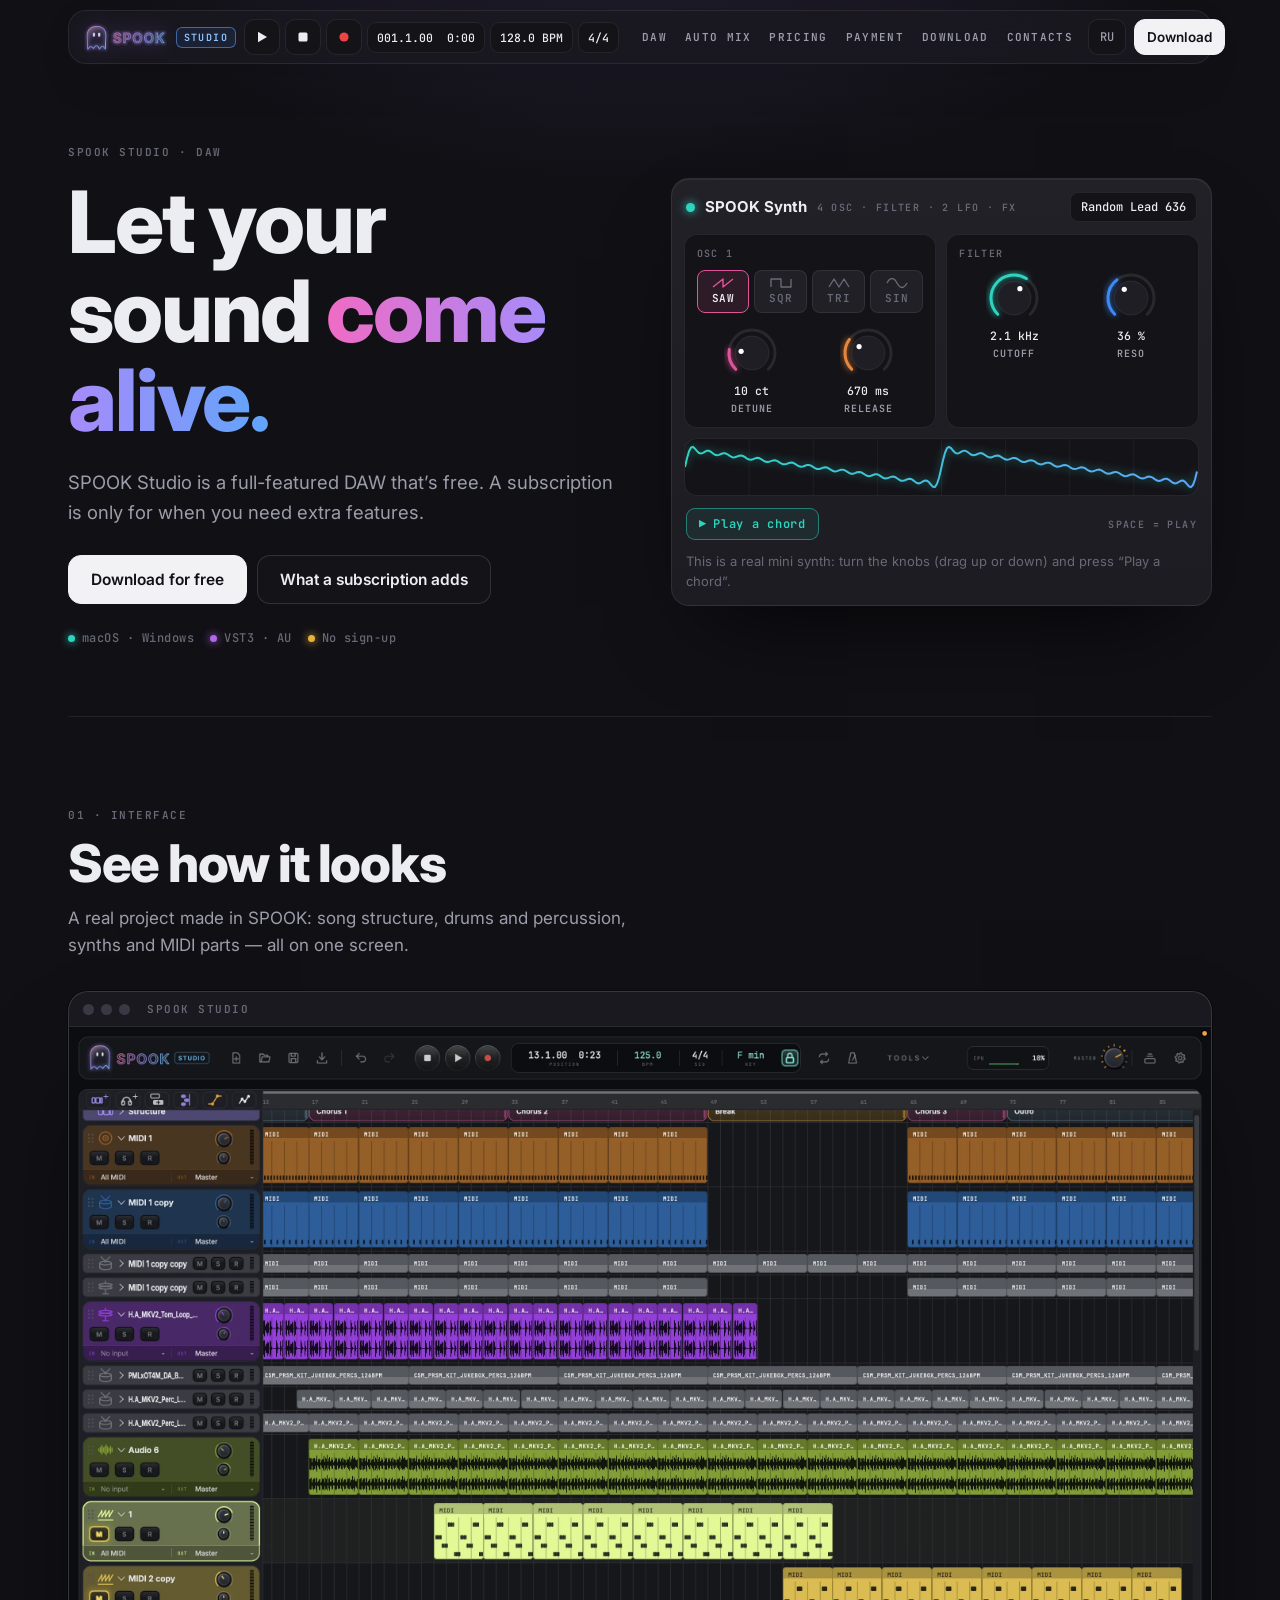
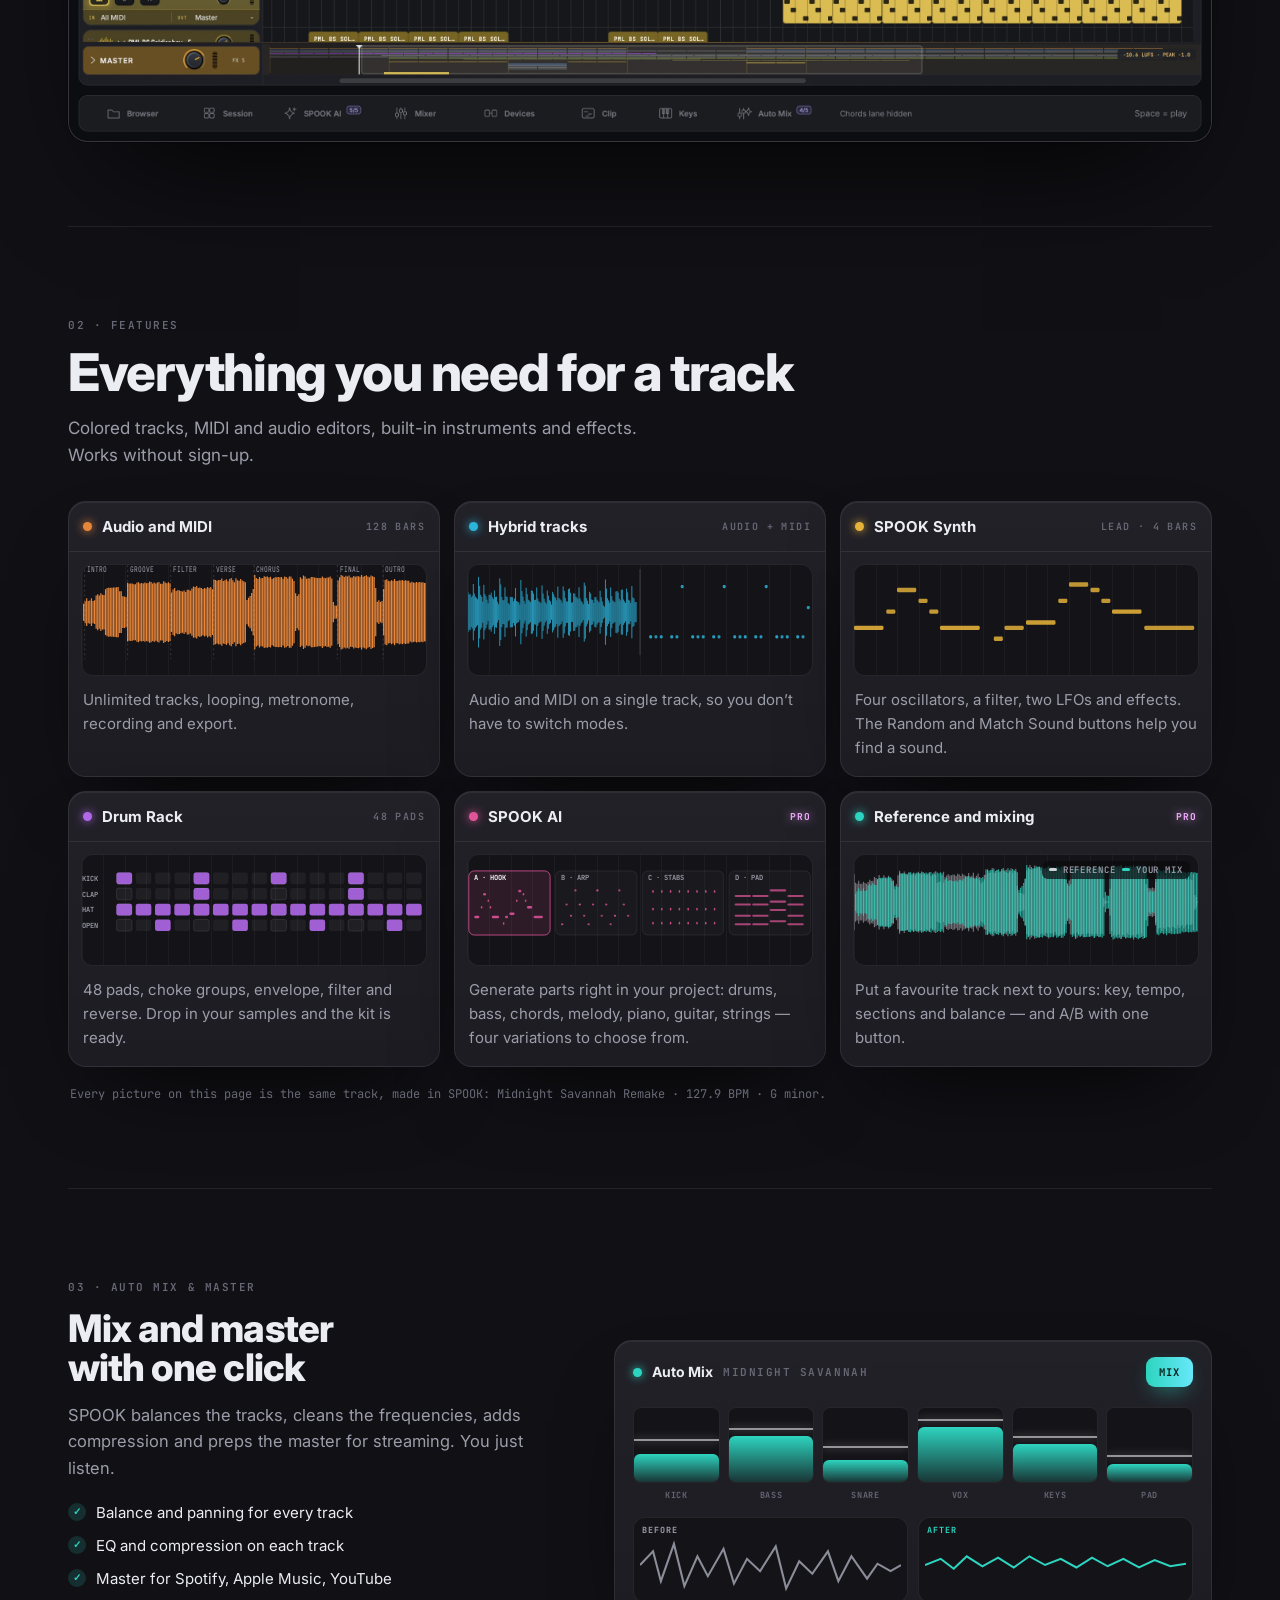
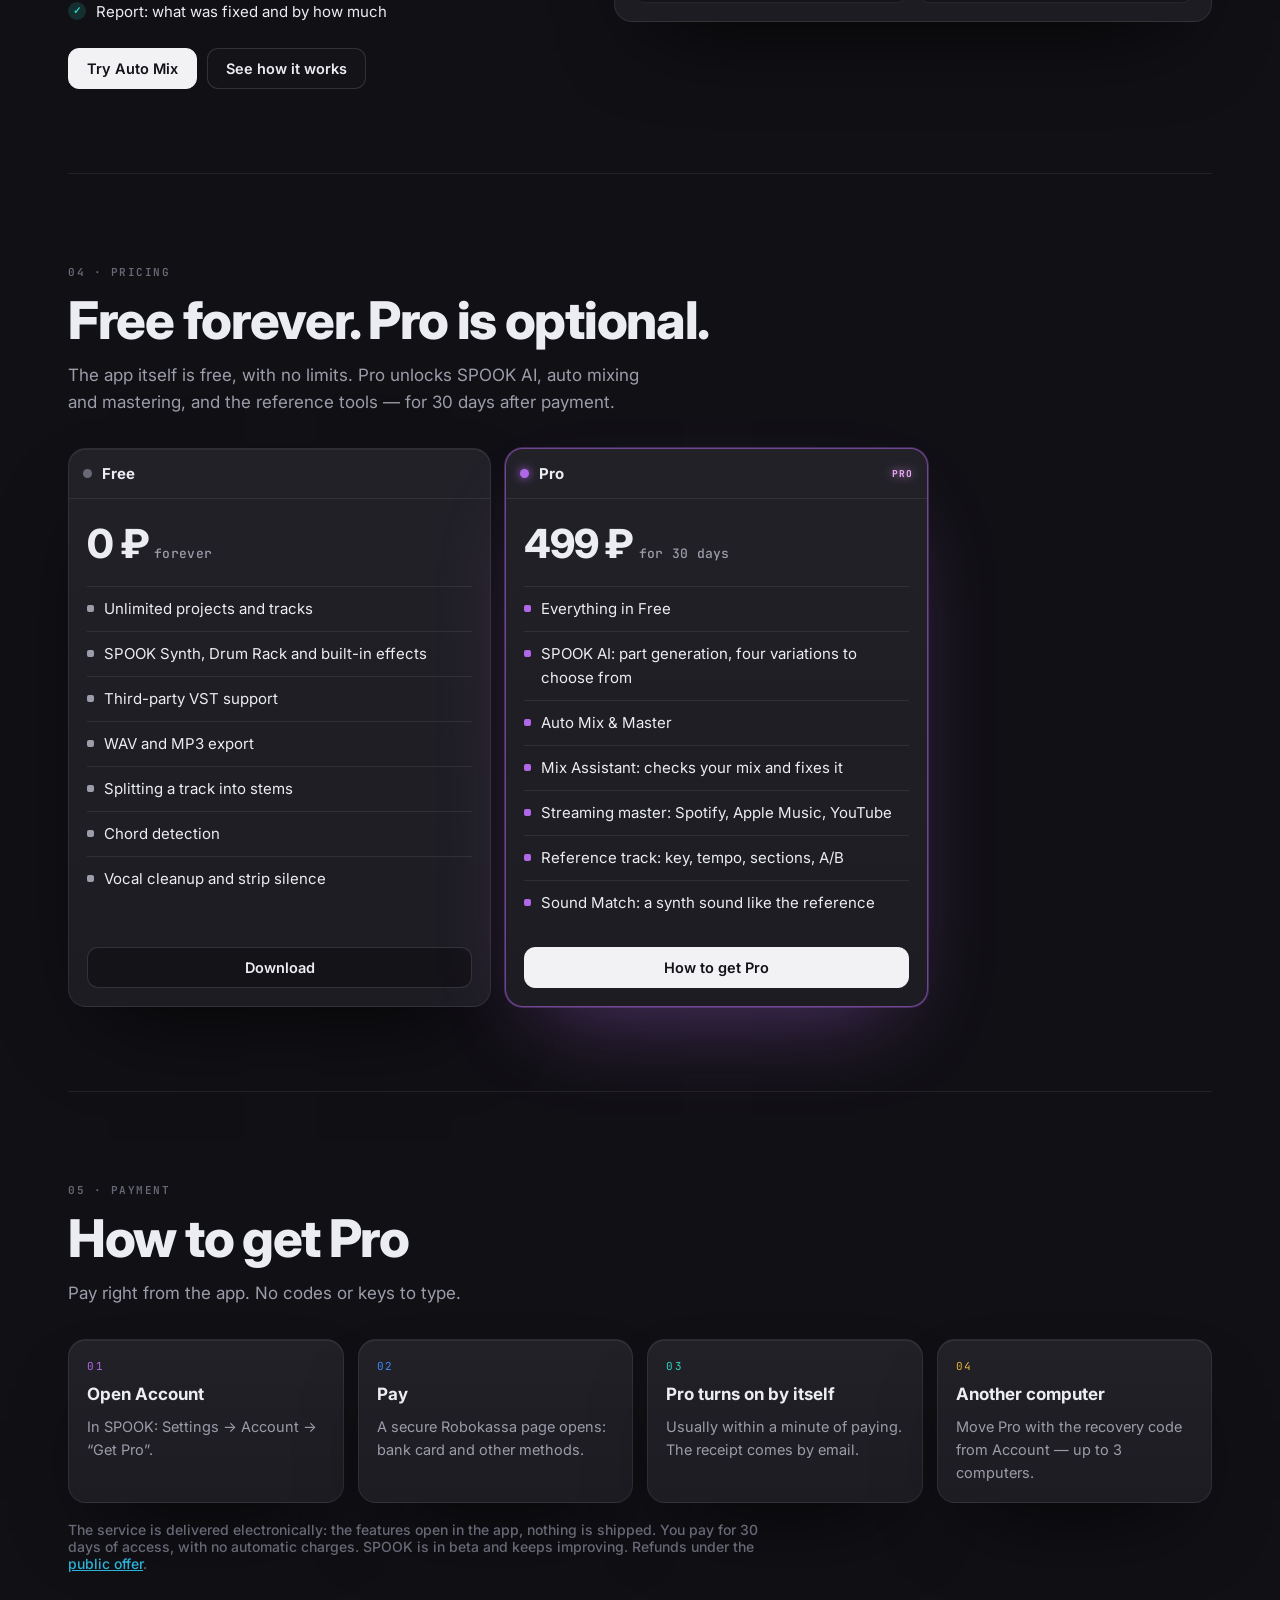
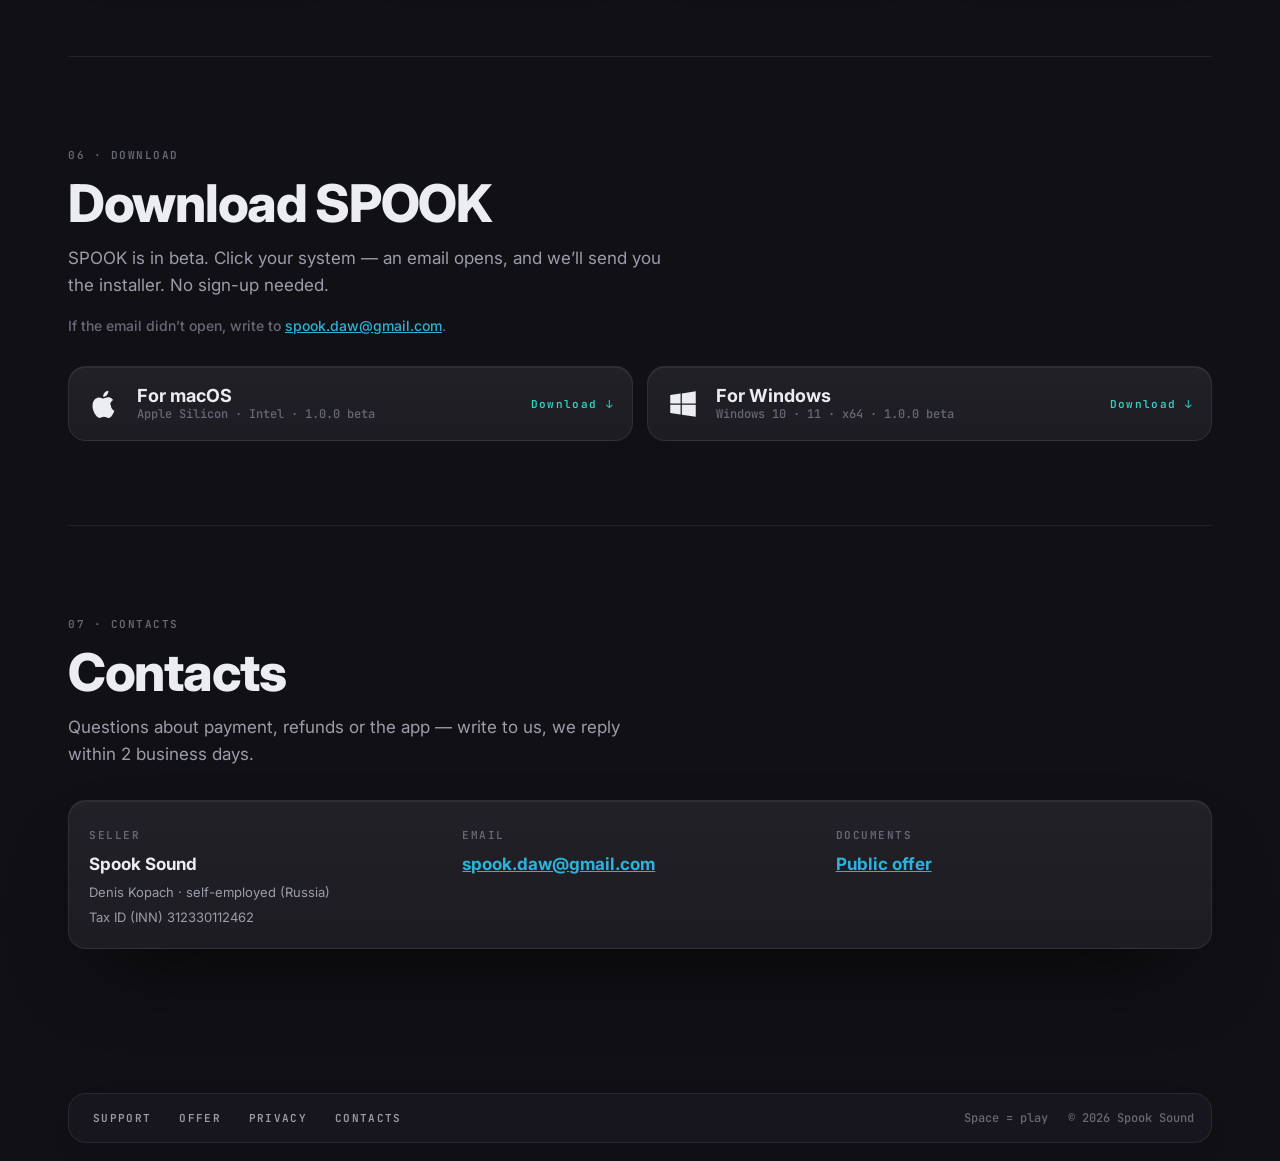
==== commit a78d8279: "Download: link the Windows card to the v1.0.0-beta.25112026 release - Turn the Windows download card" ====
--- a/index.html
+++ b/index.html
@@ -383,11 +383,7 @@
   <p class="note">Если письмо не открылось, напишите на <a href="mailto:spook.daw@gmail.com">spook.daw@gmail.com</a>.</p></div></div>
   <div class="dl">
     <a class="dev os" href="https://github.com/SPOOK-studio/downloads/releases/download/v1.0.0-beta.24112026/SPOOK-1.0.0-beta.24112026-Mac.dmg"><svg viewBox="0 0 24 24" fill="#ECEDF2"><path d="M16.4 12.6c0-2.3 1.9-3.4 2-3.5-1.1-1.6-2.8-1.8-3.4-1.8-1.4-.1-2.8.9-3.5.9s-1.8-.8-3-.8C7 7.4 5.5 8.3 4.7 9.8c-1.7 2.9-.4 7.2 1.2 9.6.8 1.2 1.7 2.4 3 2.4 1.2 0 1.6-.8 3.1-.8s1.8.8 3.1.8c1.3 0 2.1-1.2 2.9-2.3.9-1.3 1.3-2.6 1.3-2.7 0 0-2.5-1-2.5-4.2zM14.1 5.6c.6-.8 1.1-1.9 1-3-.9 0-2.1.6-2.7 1.4-.6.7-1.1 1.8-1 2.9 1 .1 2.1-.5 2.7-1.3z"/></svg><span class="t"><b>Для macOS</b><small>Apple Silicon · Intel · 1.0.0 beta</small></span><span class="go">Скачать ↓</span></a>
-    <div class="dev os soon">
-      <svg viewBox="0 0 24 24" fill="#ECEDF2"><path d="M3 5.6 10.3 4.6v7H3zm0 12.8 7.3 1v-6.9H3zm8.2 1.1L21 21v-8.5h-9.8zm0-15V11.6H21V3z"/></svg>
-      <span class="t"><b>Для Windows</b><small>Windows 10 · 11 · x64</small></span>
-      <span class="go soon">Скоро</span>
-    </div>
+    <a class="dev os" href="https://github.com/SPOOK-studio/downloads/releases/download/v1.0.0-beta.25112026/SPOOK-1.0.0-Windows-Setup.exe"><svg viewBox="0 0 24 24" fill="#ECEDF2"><path d="M3 5.6 10.3 4.6v7H3zm0 12.8 7.3 1v-6.9H3zm8.2 1.1L21 21v-8.5h-9.8zm0-15V11.6H21V3z"/></svg><span class="t"><b>Для Windows</b><small>Windows 10 · 11 · x64 · 1.0.0 beta</small></span><span class="go">Скачать ↓</span></a>
   </div>
 </section>
 
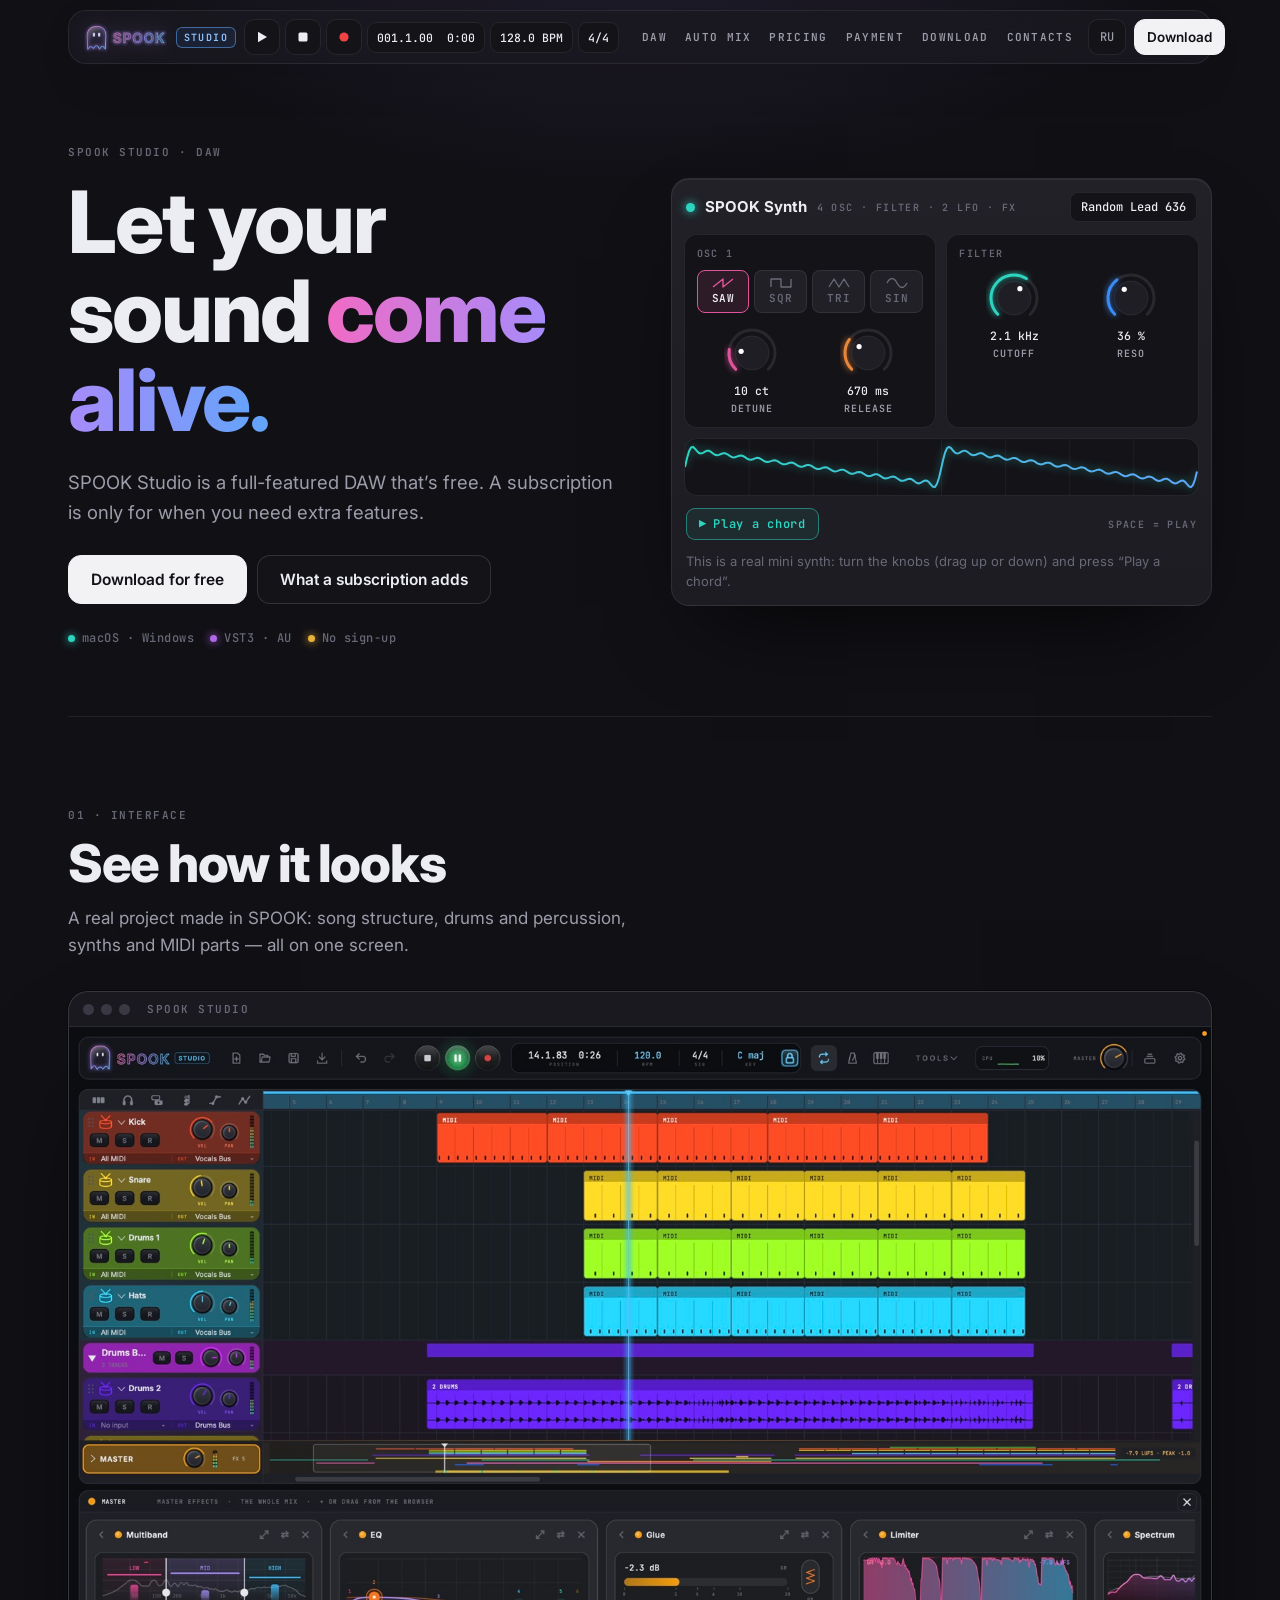
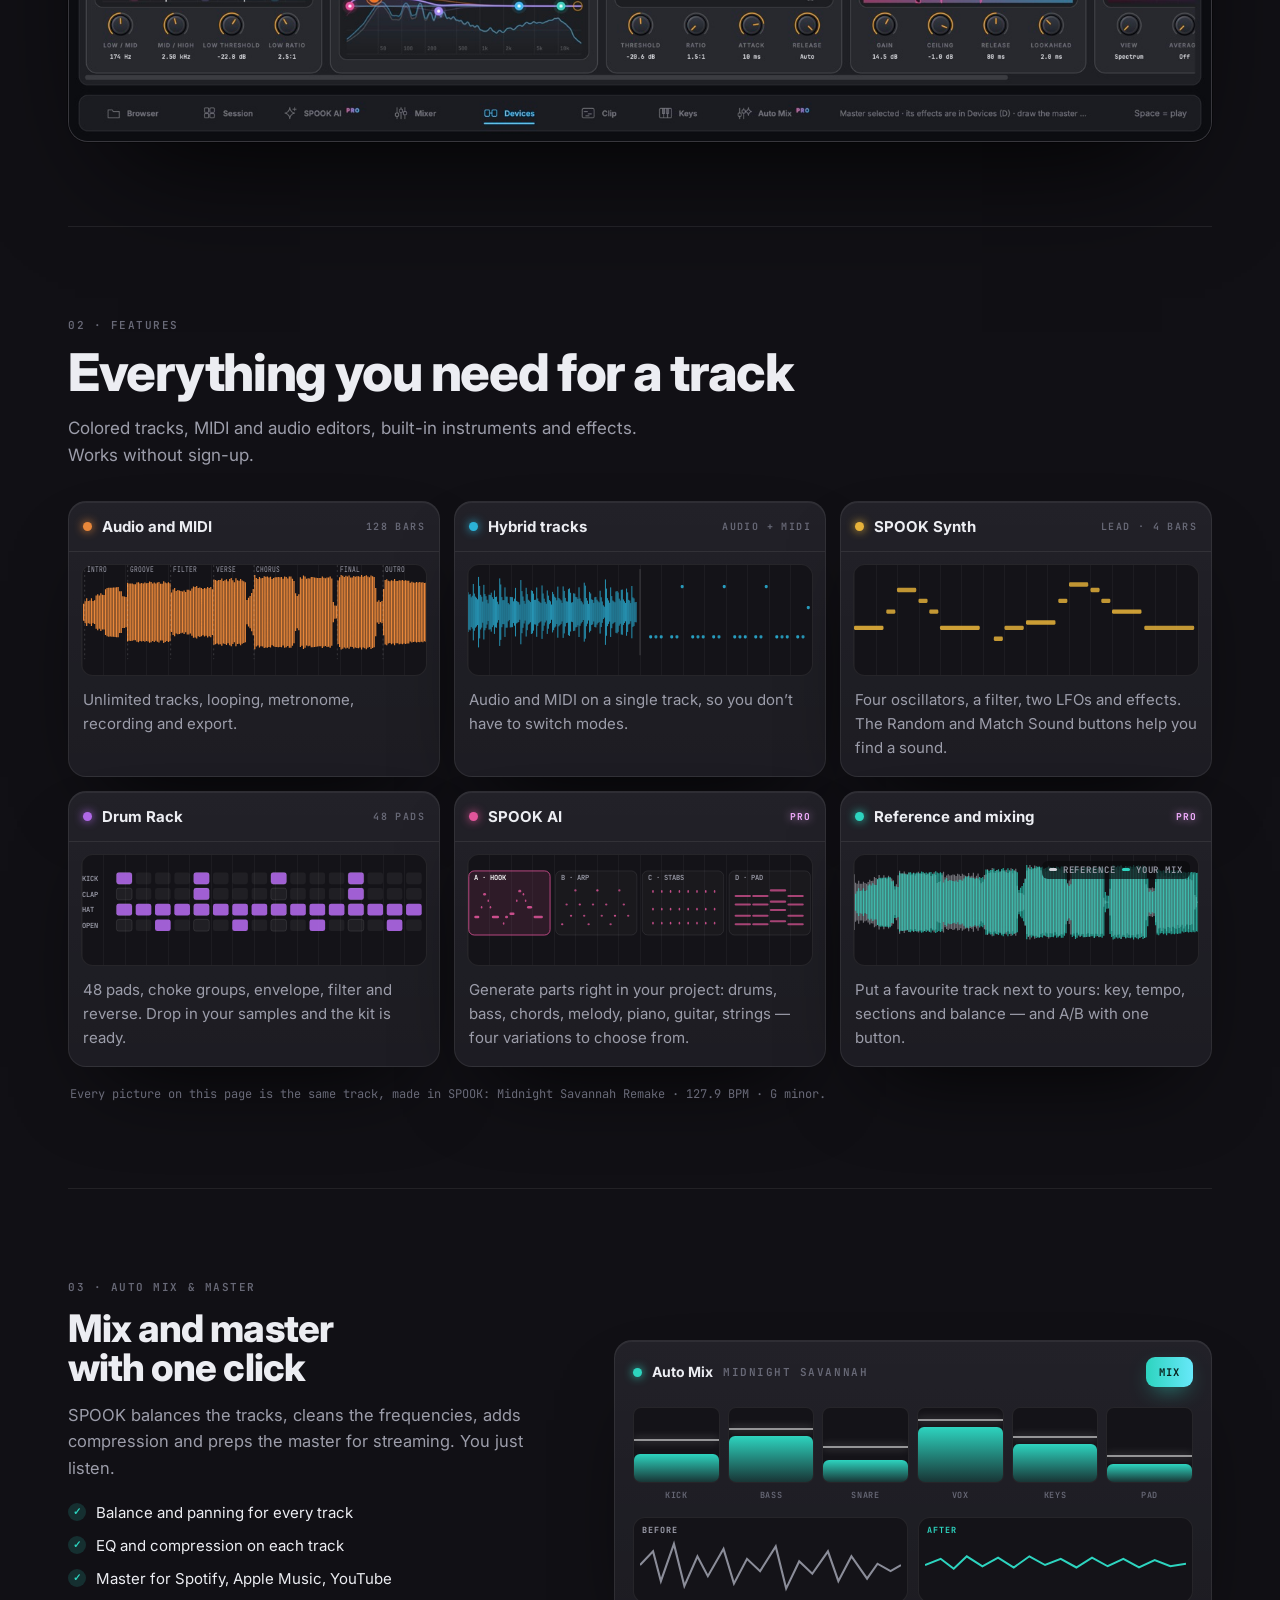
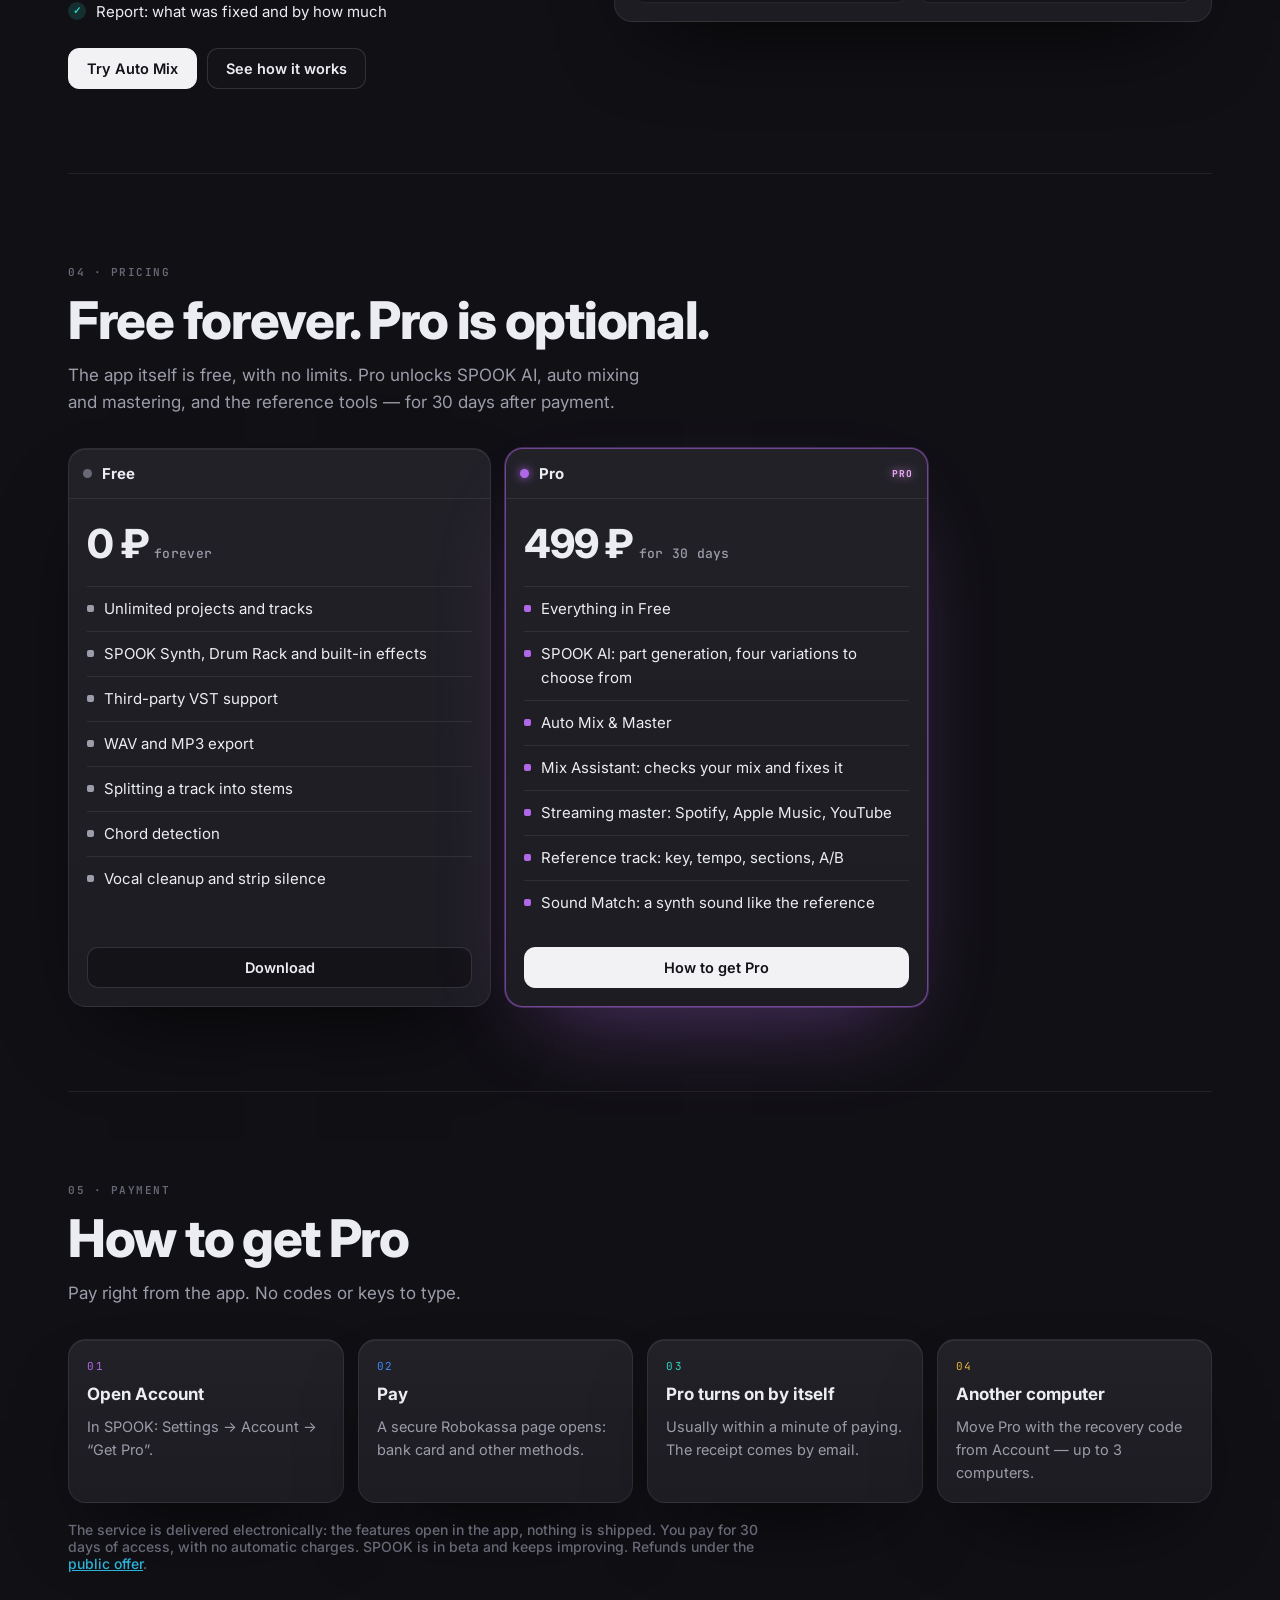
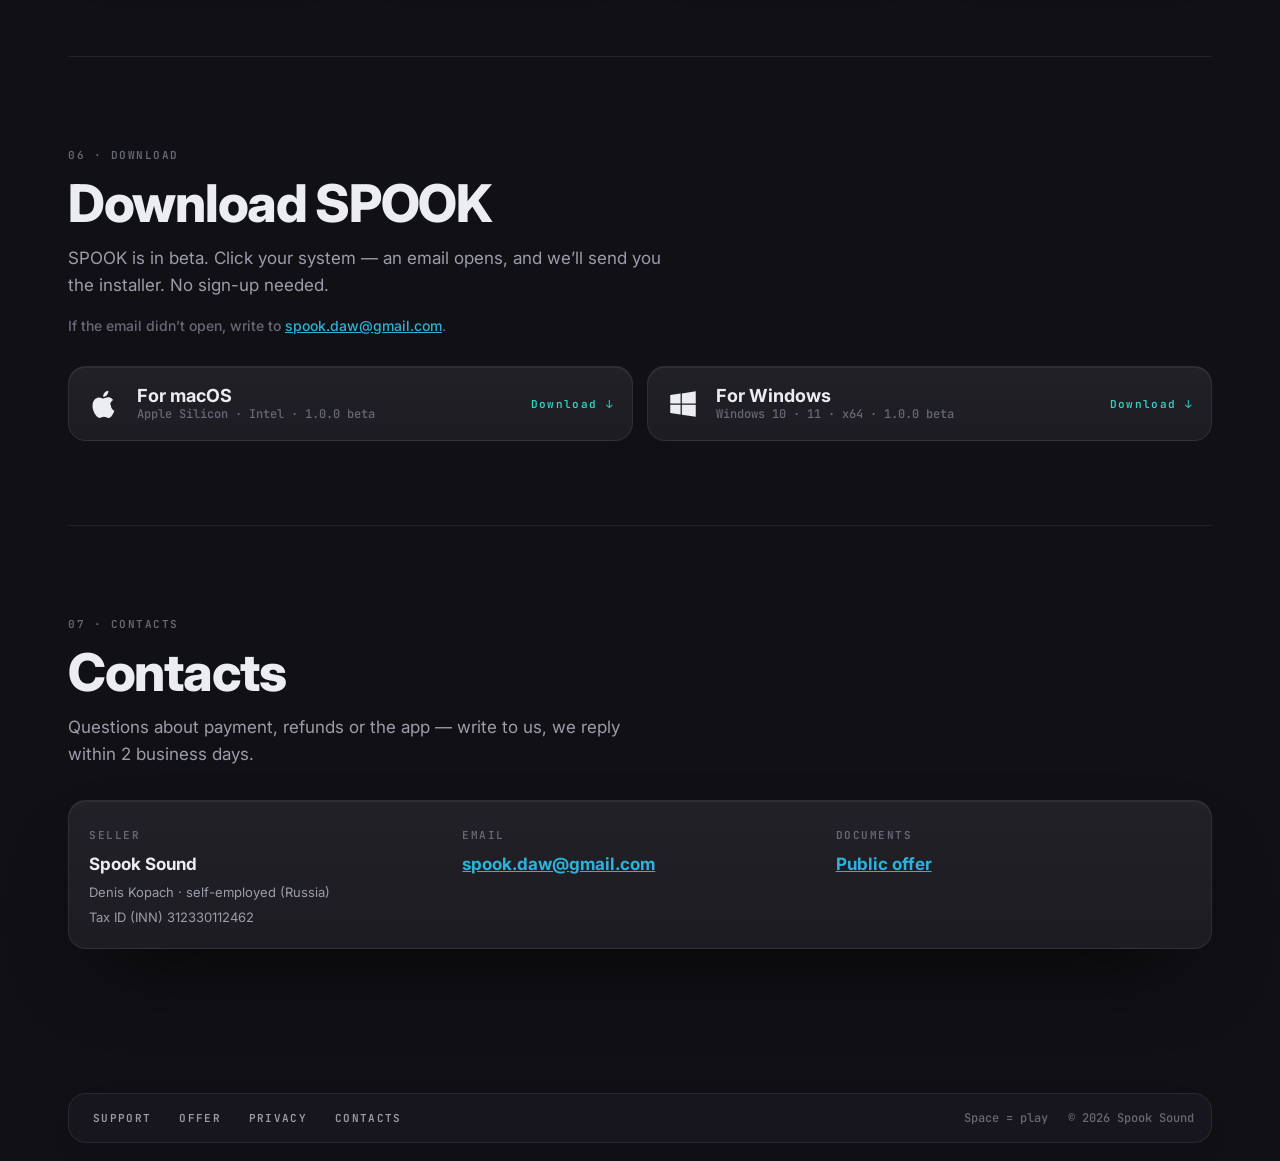
==== commit df440905: "Update interface preview screenshot in #preview - Replace inline base64 WebP with bundled assets/pre" ====
--- a/index.html
+++ b/index.html
@@ -274,7 +274,7 @@
   <div class="sh"><div><span class="cap">01 · ИНТЕРФЕЙС</span><h2>Посмотрите, как это выглядит</h2>
   <p class="lead">Настоящий проект, собранный в SPOOK: структура трека, барабаны и перкуссия, синтезаторы и MIDI-партии — всё на одном экране.</p></div></div>
   <div class="win"><div class="win-h"><i></i><i></i><i></i><span class="cap">SPOOK STUDIO</span></div>
-  <img src="[data-uri]